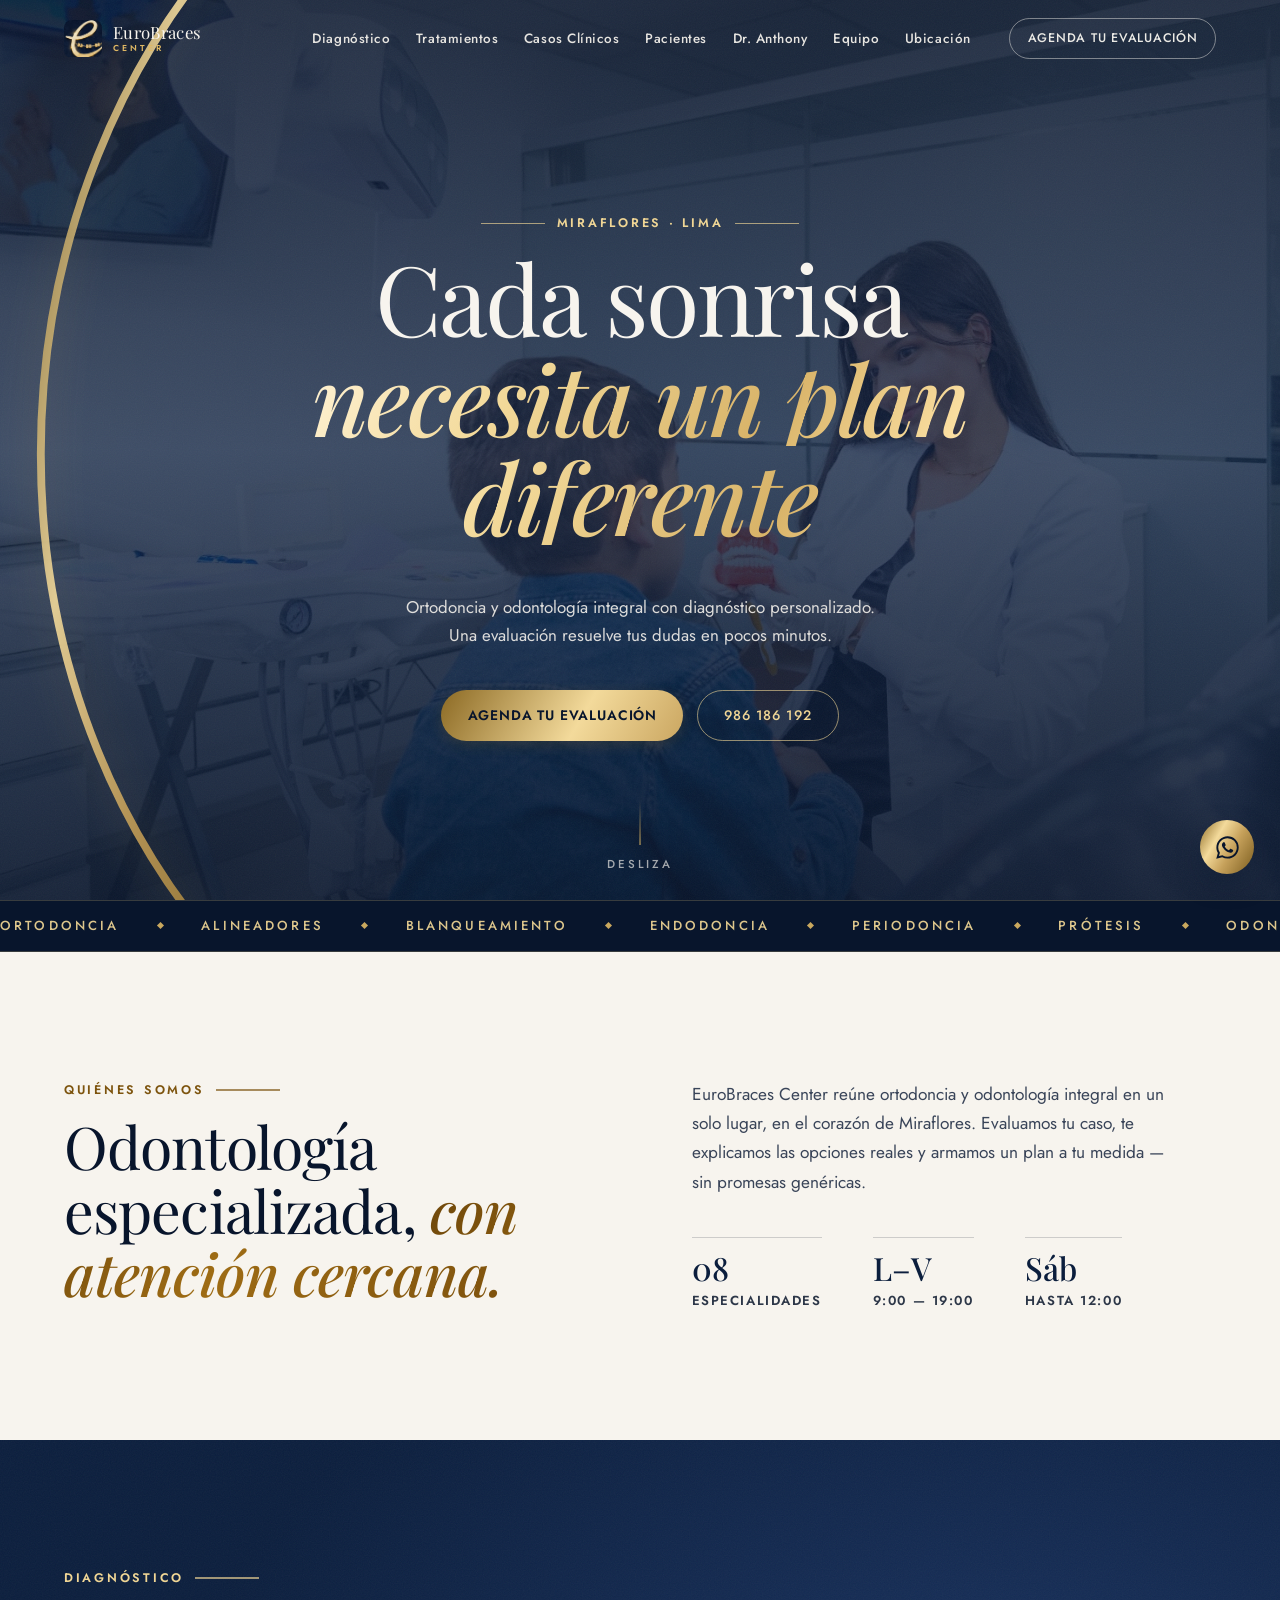
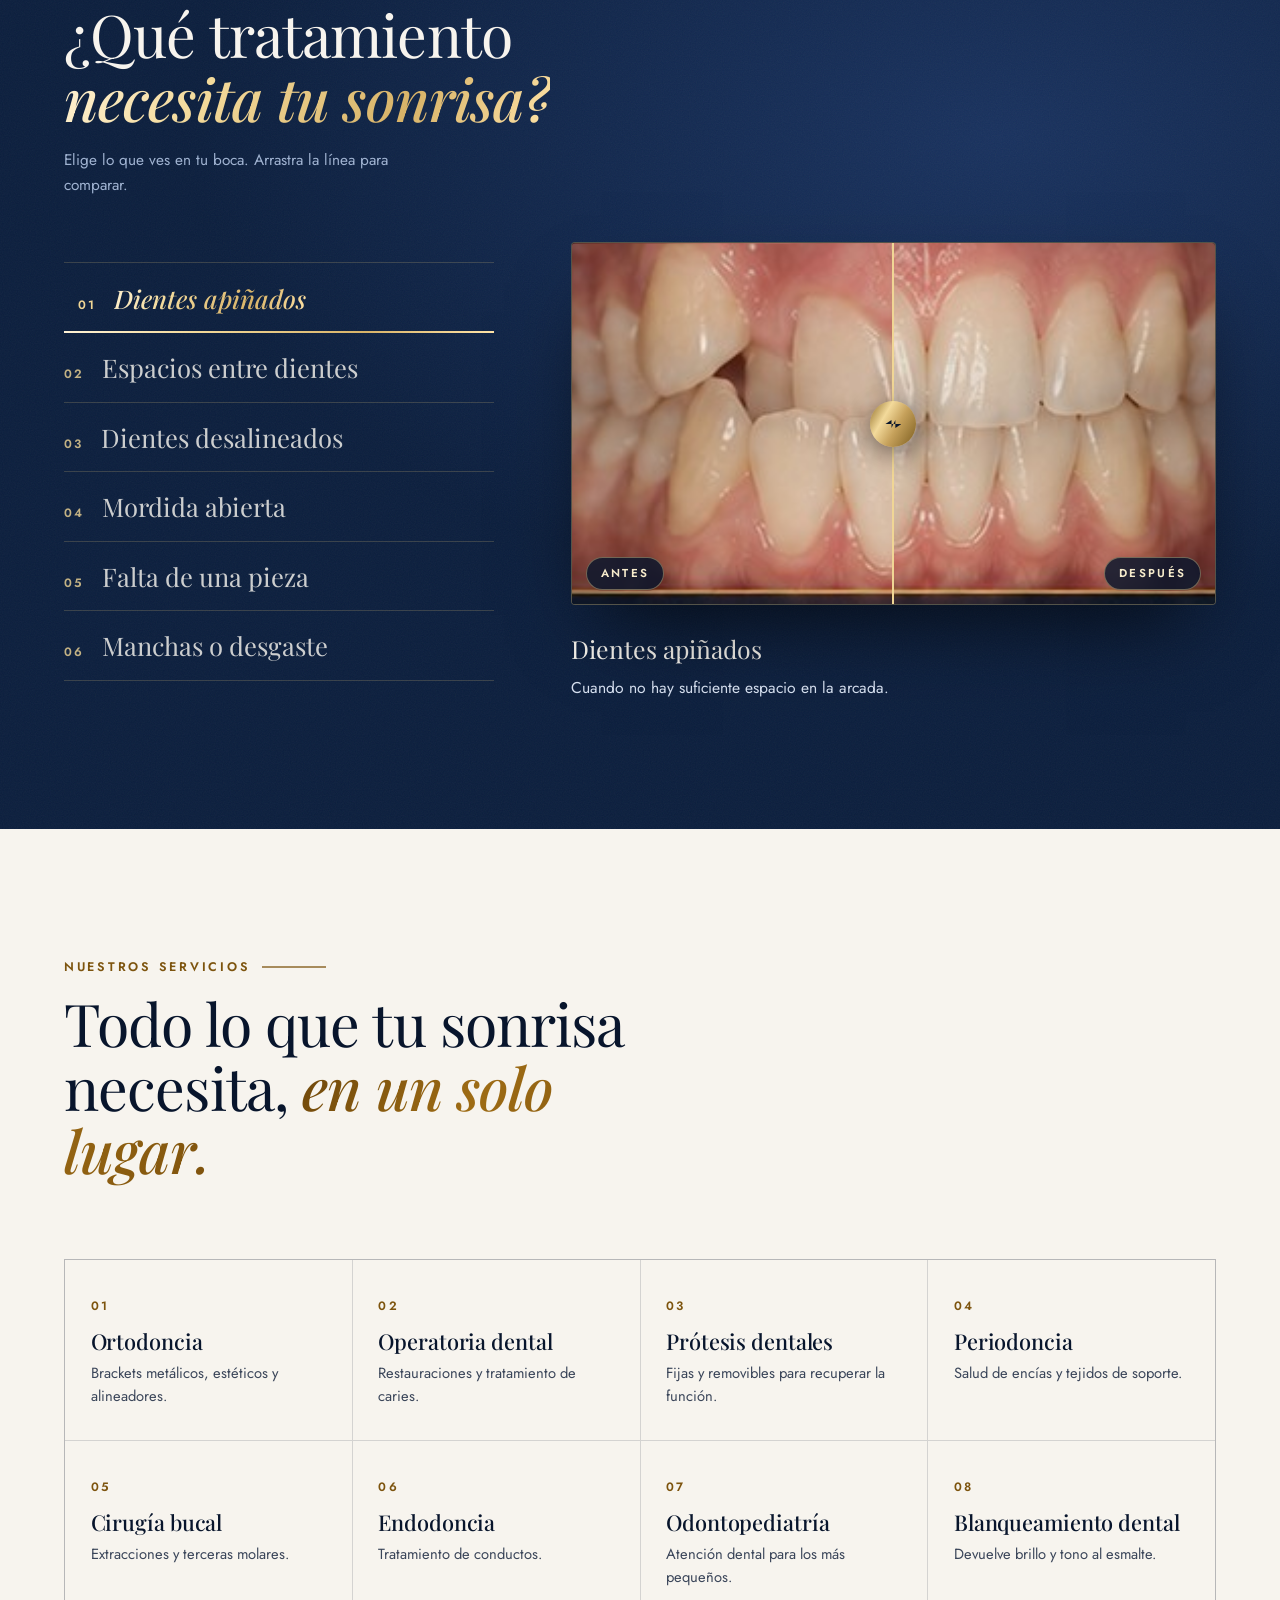
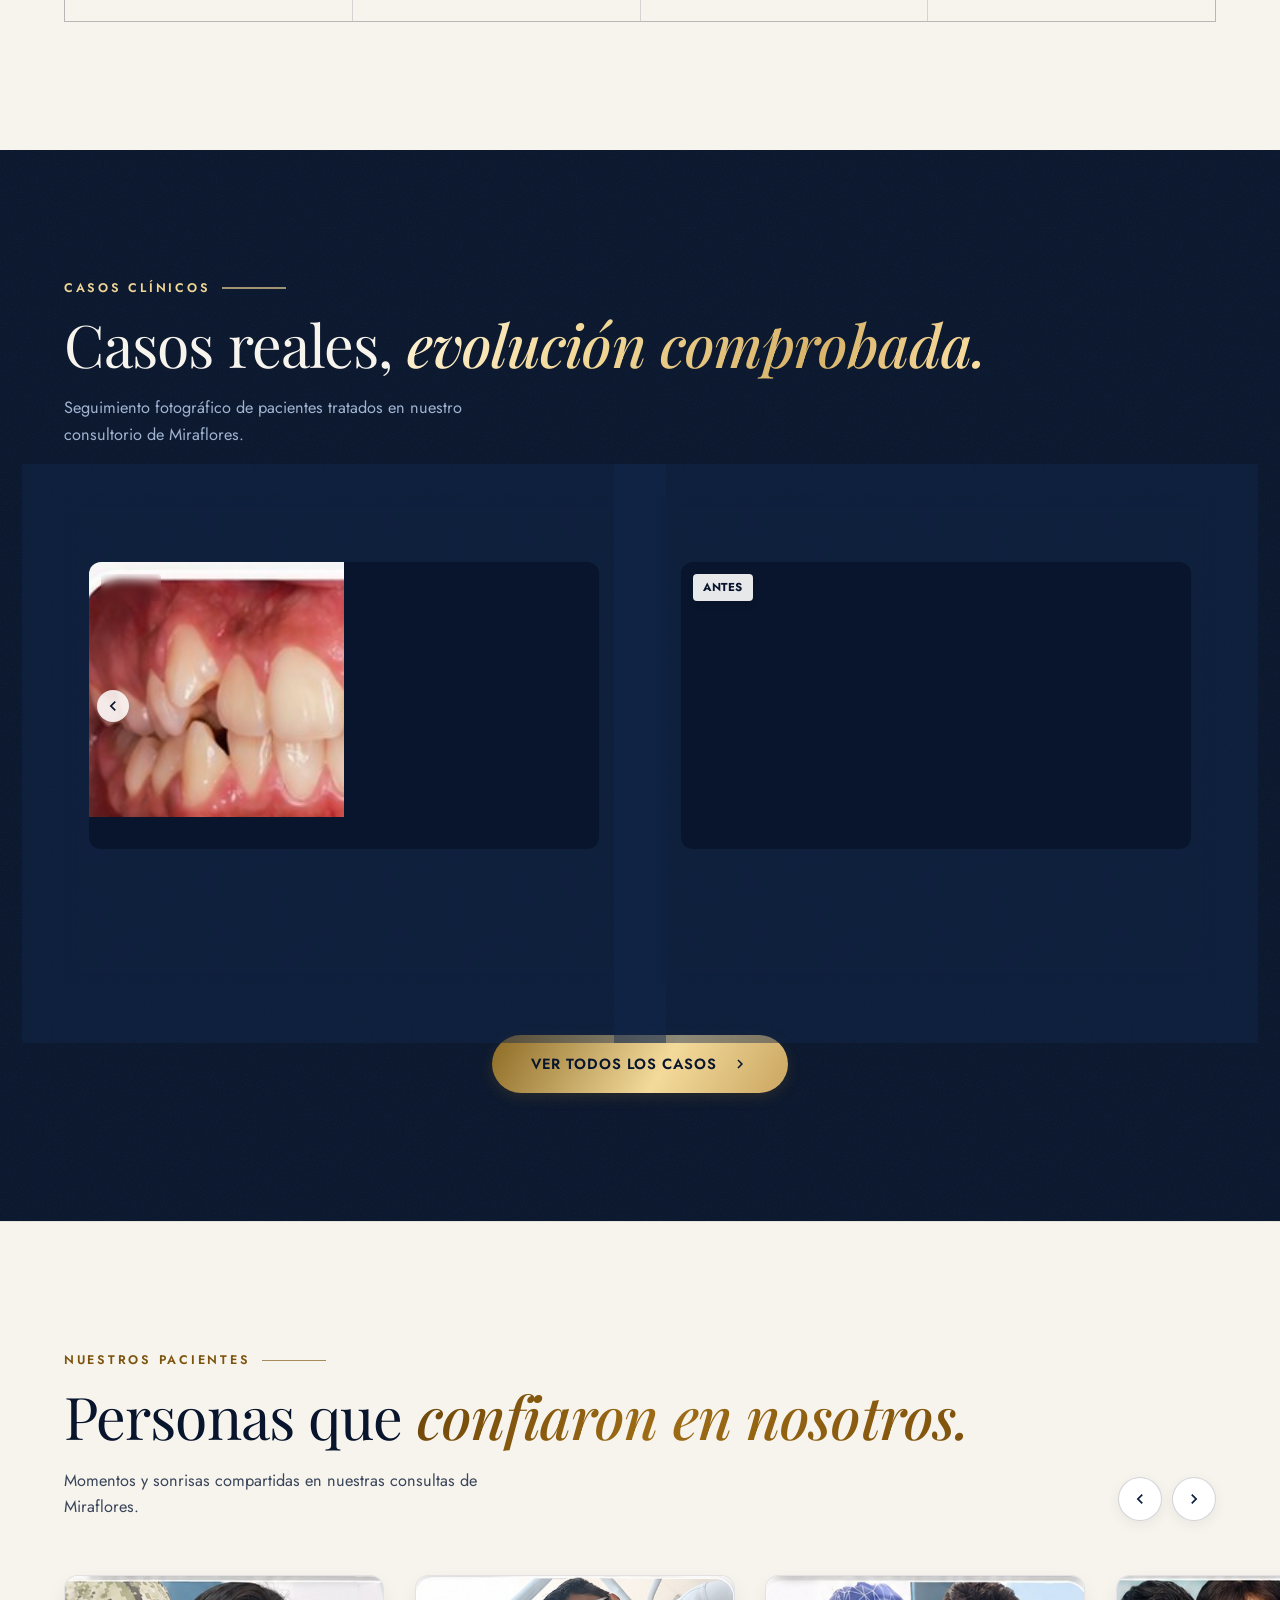
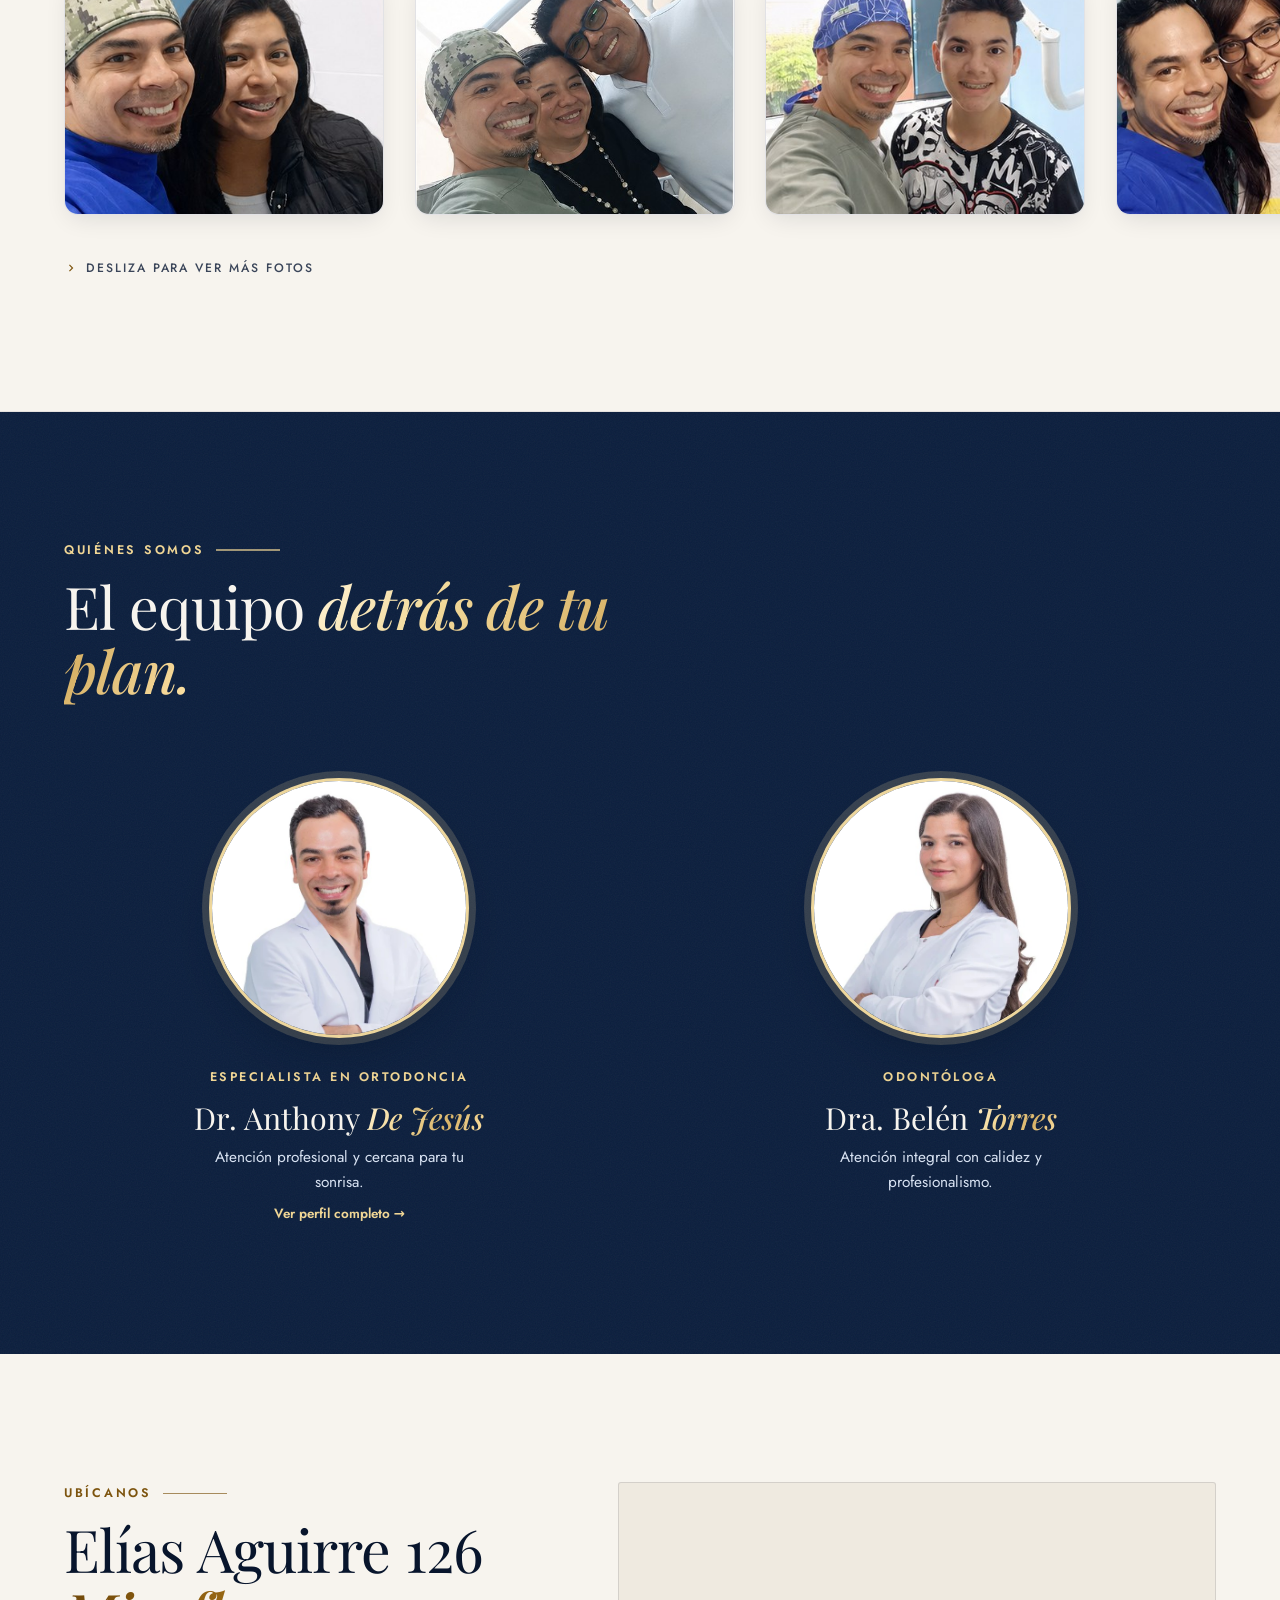
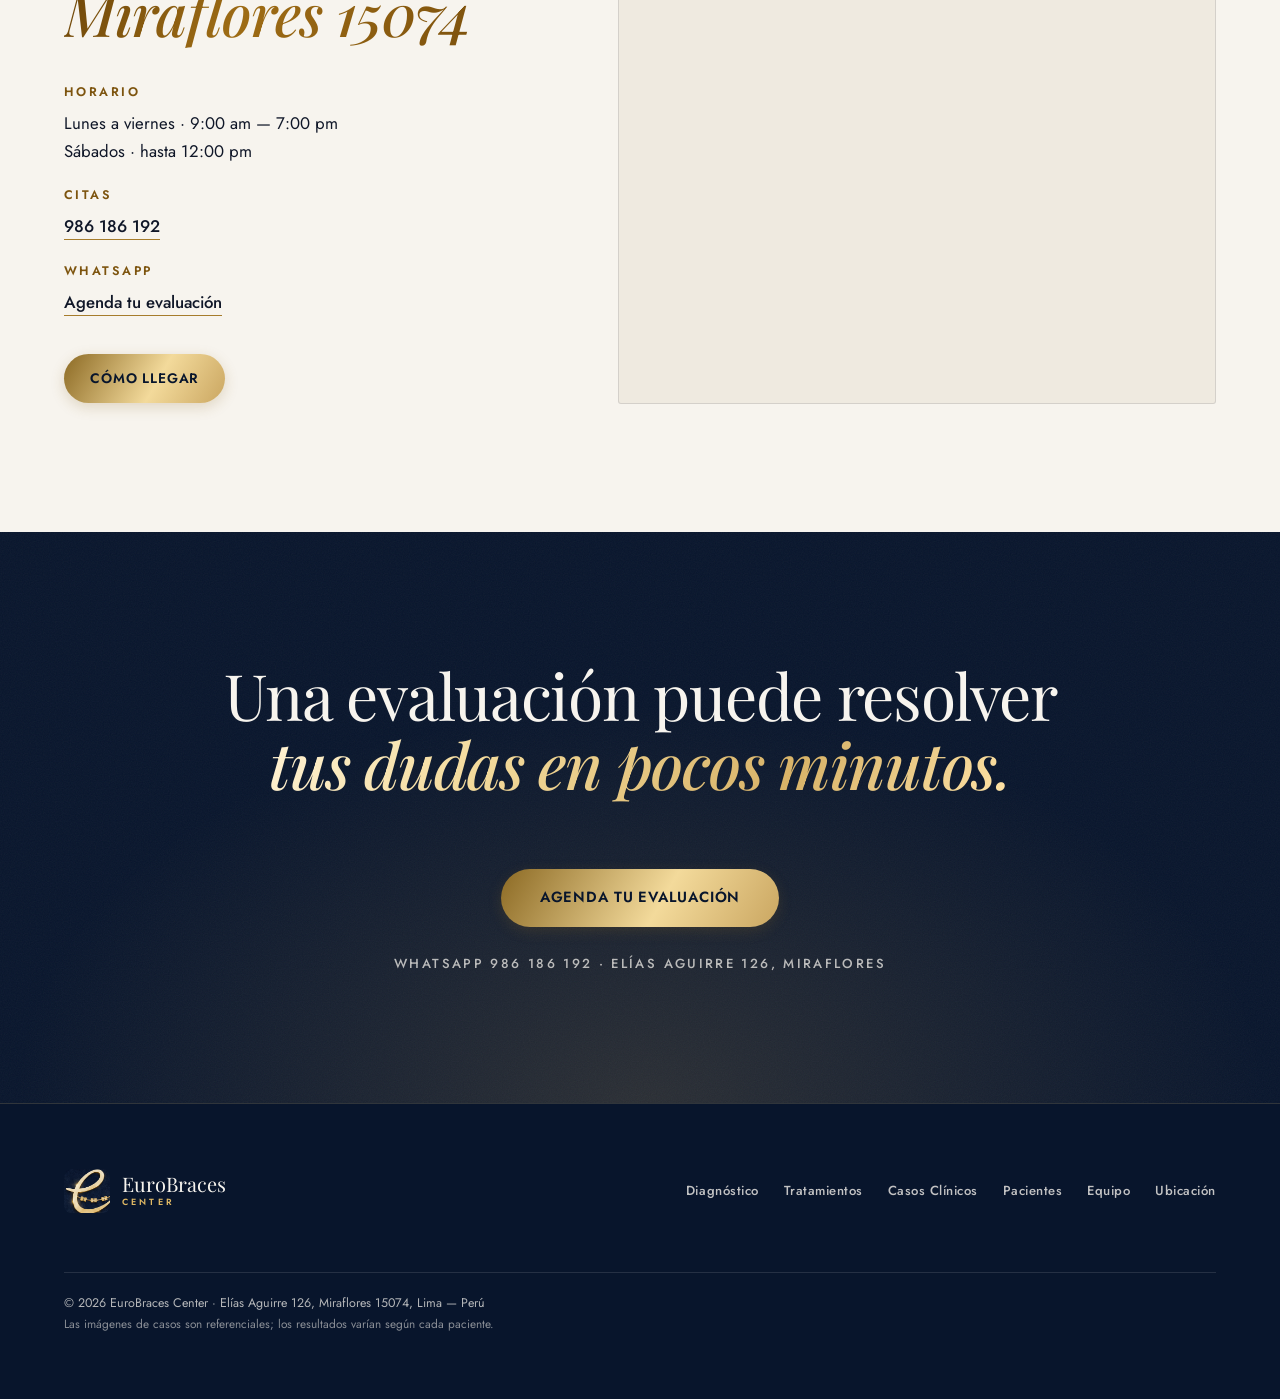
==== site/index.html @ 41b7ce2e "feat(casos): implementar carrusel con botones antes-durante-despues y actualizar panel admin" ====
<!DOCTYPE html>
<html lang="es-PE">
<head>
<meta charset="utf-8">
<meta name="viewport" content="width=device-width, initial-scale=1">
<title>EuroBraces Center — Ortodoncia y odontología en Miraflores, Lima</title>
<meta name="description" content="Centro odontológico en Miraflores, Lima. Ortodoncia, alineadores, blanqueamiento y odontología integral. Cada sonrisa necesita un plan diferente. Agenda tu evaluación: 986 186 192.">
<meta name="theme-color" content="#0B1E3D">
<link rel="icon" href="img/logo-navy.png">
<meta property="og:title" content="EuroBraces Center — Ortodoncia en Miraflores">
<meta property="og:description" content="Cada sonrisa necesita un plan diferente. Elías Aguirre 126, Miraflores, Lima.">
<meta property="og:image" content="img/lockup-navy.png">
<link rel="preconnect" href="https://fonts.googleapis.com">
<link rel="preconnect" href="https://fonts.gstatic.com" crossorigin>
<link href="https://fonts.googleapis.com/css2?family=Playfair+Display:ital,wght@0,400;0,500;0,600;1,400;1,500;1,600&family=Jost:ital,wght@0,300;0,400;0,500;0,600;1,400&display=swap" rel="stylesheet">
<link rel="stylesheet" href="css/style.css?v=5">
<script>document.documentElement.classList.add('js');</script>
</head>
<body>

<div class="scroll-rail"><span id="scrollBar"></span></div>

<!-- ══════════ NAV ══════════ -->
<header class="nav" id="nav">
  <a class="nav__brand" href="#top" aria-label="EuroBraces Center — inicio">
    <img src="img/logo-navy.png" alt="" class="nav__mark">
    <span class="nav__word">EuroBraces<em>Center</em></span>
  </a>
  <nav class="nav__links" id="navLinks">
    <a href="#diagnostico">Diagnóstico</a>
    <a href="#tratamientos">Tratamientos</a>
    <a href="#casos-clinicos">Casos Clínicos</a>
    <a href="#pacientes">Pacientes</a>
    <a href="dr-anthony-de-jesus.html">Dr. Anthony</a>
    <a href="#equipo">Equipo</a>
    <a href="#ubicacion">Ubicación</a>
  </nav>
  <a class="btn btn--ghost nav__cta" href="https://wa.me/51986186192?text=Hola%2C%20quiero%20una%20EVALUACI%C3%93N" target="_blank" rel="noopener">Agenda tu evaluación</a>
  <button class="nav__burger" id="burger" aria-label="Menú" aria-expanded="false"><i></i><i></i></button>
</header>

<!-- ══════════ HERO ══════════ -->
<section class="hero" id="top">
  <div class="grain" aria-hidden="true"></div>

  <svg class="hero__arc" viewBox="0 0 400 900" fill="none" aria-hidden="true" preserveAspectRatio="none">
    <defs>
      <linearGradient id="gold" x1="0" y1="0" x2="1" y2="1">
        <stop offset="0%"  stop-color="#7A5C1E"/>
        <stop offset="35%" stop-color="#F3DA9B"/>
        <stop offset="60%" stop-color="#C6A15B"/>
        <stop offset="100%" stop-color="#8C6A24"/>
      </linearGradient>
    </defs>
    <path id="arcPath" d="M330 -40 C 60 220, 60 690, 330 940" stroke="url(#gold)" stroke-width="7" stroke-linecap="round"/>
  </svg>

  <div class="hero__photo" aria-hidden="true"></div>

  <div class="hero__inner">
    <p class="eyebrow reveal">Miraflores · Lima</p>
    <h1 class="hero__title">
      <span class="line"><span>Cada sonrisa</span></span>
      <span class="line"><span class="i-gold">necesita un plan</span></span>
      <span class="line"><span class="i-gold">diferente</span></span>
    </h1>
    <p class="hero__sub reveal">Ortodoncia y odontología integral con diagnóstico personalizado.
      Una evaluación resuelve tus dudas en pocos minutos.</p>
    <div class="hero__cta reveal">
      <a class="btn btn--gold" href="https://wa.me/51986186192?text=Hola%2C%20quiero%20una%20EVALUACI%C3%93N" target="_blank" rel="noopener">Agenda tu evaluación</a>
      <a class="btn btn--line" href="tel:+51986186192">986 186 192</a>
    </div>
  </div>

  <div class="hero__scroll" aria-hidden="true"><span></span>Desliza</div>
</section>

<!-- ══════════ MARQUEE ══════════ -->
<div class="marquee" aria-hidden="true">
  <div class="marquee__track">
    <span>Ortodoncia</span><b></b><span>Alineadores</span><b></b><span>Blanqueamiento</span><b></b>
    <span>Endodoncia</span><b></b><span>Periodoncia</span><b></b><span>Prótesis</span><b></b>
    <span>Odontopediatría</span><b></b><span>Cirugía bucal</span><b></b>
    <span>Ortodoncia</span><b></b><span>Alineadores</span><b></b><span>Blanqueamiento</span><b></b>
    <span>Endodoncia</span><b></b><span>Periodoncia</span><b></b><span>Prótesis</span><b></b>
    <span>Odontopediatría</span><b></b><span>Cirugía bucal</span><b></b>
  </div>
</div>

<!-- ══════════ INTRO ══════════ -->
<section class="intro">
  <div class="wrap intro__grid">
    <div class="reveal">
      <p class="eyebrow">Quiénes somos</p>
      <h2 class="h2">Odontología especializada, <i>con atención cercana.</i></h2>
    </div>
    <div class="intro__body reveal">
      <p>EuroBraces Center reúne ortodoncia y odontología integral en un solo lugar,
        en el corazón de Miraflores. Evaluamos tu caso, te explicamos las opciones reales
        y armamos un plan a tu medida — sin promesas genéricas.</p>
      <dl class="facts">
        <div><dt>08</dt><dd>Especialidades</dd></div>
        <div><dt>L–V</dt><dd>9:00 — 19:00</dd></div>
        <div><dt>Sáb</dt><dd>hasta 12:00</dd></div>
      </dl>
    </div>
  </div>
</section>

<!-- ══════════ DIAGNÓSTICO ══════════ -->
<section class="diag" id="diagnostico">
  <div class="grain" aria-hidden="true"></div>
  <div class="wrap">
    <div class="diag__head">
      <p class="eyebrow reveal">Diagnóstico</p>
      <h2 class="h2 h2--light reveal">¿Qué tratamiento <i>necesita tu sonrisa?</i></h2>
      <p class="diag__hint reveal">Elige lo que ves en tu boca. Arrastra la línea para comparar.</p>
    </div>
  </div>

  <div class="wrap diag__grid">

    <ul class="diag__list" role="tablist" aria-label="Motivos de consulta">
        <li><button role="tab" aria-selected="true"  data-case="apinados"><i>01</i><span>Dientes apiñados</span></button></li>
        <li><button role="tab" aria-selected="false" data-case="espacios"><i>02</i><span>Espacios entre dientes</span></button></li>
        <li><button role="tab" aria-selected="false" data-case="desalineados"><i>03</i><span>Dientes desalineados</span></button></li>
        <li><button role="tab" aria-selected="false" data-case="mordida"><i>04</i><span>Mordida abierta</span></button></li>
        <li><button role="tab" aria-selected="false" data-case="pieza"><i>05</i><span>Falta de una pieza</span></button></li>
        <li><button role="tab" aria-selected="false" data-case="manchas"><i>06</i><span>Manchas o desgaste</span></button></li>
    </ul>

    <figure class="diag__stage reveal">
      <div class="compare" id="compare">
        <img class="compare__after"  id="cmpAfter"  src="img/ba-apinados-despues.jpg" alt="Después del tratamiento">
        <img class="compare__before" id="cmpBefore" src="img/ba-apinados-antes.jpg" alt="Antes del tratamiento">
        <span class="compare__tag compare__tag--a">Antes</span>
        <span class="compare__tag compare__tag--b">Después</span>
        <div class="compare__handle" id="cmpHandle" role="slider" tabindex="0"
             aria-label="Comparar antes y después" aria-valuemin="0" aria-valuemax="100" aria-valuenow="50">
          <em></em>
        </div>
      </div>
      <figcaption>
        <strong id="cmpTitle">Dientes apiñados</strong>
        <span id="cmpDesc">Cuando no hay suficiente espacio en la arcada.</span>
        <small id="cmpCredit" hidden></small>
      </figcaption>
    </figure>

  </div>
</section>

<!-- ══════════ TRATAMIENTOS ══════════ -->
<section class="serv" id="tratamientos">
  <div class="wrap">
    <header class="sec-head reveal">
      <p class="eyebrow">Nuestros servicios</p>
      <h2 class="h2">Todo lo que tu sonrisa necesita, <i>en un solo lugar.</i></h2>
    </header>

    <ol class="serv__grid">
      <li class="reveal"><i>01</i><h3>Ortodoncia</h3><p>Brackets metálicos, estéticos y alineadores.</p></li>
      <li class="reveal"><i>02</i><h3>Operatoria dental</h3><p>Restauraciones y tratamiento de caries.</p></li>
      <li class="reveal"><i>03</i><h3>Prótesis dentales</h3><p>Fijas y removibles para recuperar la función.</p></li>
      <li class="reveal"><i>04</i><h3>Periodoncia</h3><p>Salud de encías y tejidos de soporte.</p></li>
      <li class="reveal"><i>05</i><h3>Cirugía bucal</h3><p>Extracciones y terceras molares.</p></li>
      <li class="reveal"><i>06</i><h3>Endodoncia</h3><p>Tratamiento de conductos.</p></li>
      <li class="reveal"><i>07</i><h3>Odontopediatría</h3><p>Atención dental para los más pequeños.</p></li>
      <li class="reveal"><i>08</i><h3>Blanqueamiento dental</h3><p>Devuelve brillo y tono al esmalte.</p></li>
    </ol>
  </div>
</section>

<!-- ══════════ CASOS CLÍNICOS ══════════ -->
<section class="res" id="casos-clinicos">
  <div class="grain" aria-hidden="true"></div>
  <div class="wrap">
    <div class="res__header-row reveal" style="margin-bottom:clamp(28px,3.8vw,44px)">
      <div>
        <p class="eyebrow">Casos Clínicos</p>
        <h2 class="h2 h2--light">Casos reales, <i>evolución comprobada.</i></h2>
        <p class="sec-head__sub">Seguimiento fotográfico de pacientes tratados en nuestro consultorio de Miraflores.</p>
      </div>
    </div>

    <div class="cases-grid-2" id="homeCasesGrid">
      <!-- Caso 01 -->
      <article class="case-card reveal" onclick="window.location.href='casos-clinicos.html?caso=caso-01'" style="cursor:pointer" tabindex="0" role="link" aria-label="Ver caso clínico: Alineación de arcada y apiñamiento severo">
        <header class="case-card__head">
          <span class="case-card__num">Caso 01</span>
          <span class="case-card__type">Dr. Anthony De Jesús</span>
          <span class="case-card__status">4 min</span>
        </header>
        <div class="case-card__single-media" style="margin-bottom:16px;">
          <div class="case-carousel-wrap">
            <button class="carousel-btn carousel-btn--prev" onclick="this.parentElement.querySelector('.case-carousel').scrollBy({left: -300, behavior: 'smooth'}); event.stopPropagation();" aria-label="Anterior">
              <svg width="20" height="20" viewBox="0 0 24 24"><path fill="currentColor" d="M15.41 7.41L14 6l-6 6 6 6 1.41-1.41L10.83 12z"/></svg>
            </button>
            <div class="case-carousel" style="display:flex; flex-direction:row; flex-wrap:nowrap; aspect-ratio:16/9; background:var(--navy-900); border-radius:12px; overflow-x:auto; overflow-y:hidden; scroll-snap-type: x mandatory; width:100%;">
              <div class="case-carousel__item" style="flex: 0 0 100%; width: 100%; height: 100%; position: relative; scroll-snap-align: center;">
                <span class="case-carousel__tag">Antes</span>
                <img src="img/caso1-inicio.jpg" alt="Caso 1 al inicio del tratamiento" loading="lazy">
              </div>
              <div class="case-carousel__item" style="flex: 0 0 100%; width: 100%; height: 100%; position: relative; scroll-snap-align: center;">
                <span class="case-carousel__tag">Después</span>
                <img src="img/caso1-progreso.jpg" alt="Caso 1 en fase de alineación y progreso" loading="lazy">
              </div>
            </div>
            <button class="carousel-btn carousel-btn--next" onclick="this.parentElement.querySelector('.case-carousel').scrollBy({left: 300, behavior: 'smooth'}); event.stopPropagation();" aria-label="Siguiente">
              <svg width="20" height="20" viewBox="0 0 24 24"><path fill="currentColor" d="M10 6L8.59 7.41 13.17 12l-4.58 4.59L10 18l6-6z"/></svg>
            </button>
          </div>
        </div>
        <footer class="case-card__foot">
          <h4>Alineación de arcada y apiñamiento severo</h4>
          <p>Corrección gradual de inclinación dental y descompresión de arcada mediante aparatología de baja fricción.</p>
        </footer>
      </article>

      <!-- Caso 02 -->
      <article class="case-card reveal" onclick="window.location.href='casos-clinicos.html?caso=caso-02'" style="cursor:pointer" tabindex="0" role="link" aria-label="Ver caso clínico: Caninos ectópicos y espacio de arcada">
        <header class="case-card__head">
          <span class="case-card__num">Caso 02</span>
          <span class="case-card__type">Dr. Anthony De Jesús</span>
          <span class="case-card__status">3 min</span>
        </header>
        <div class="case-card__single-media" style="margin-bottom:16px;">
          <div class="case-carousel-wrap">
            <button class="carousel-btn carousel-btn--prev" onclick="this.parentElement.querySelector('.case-carousel').scrollBy({left: -300, behavior: 'smooth'}); event.stopPropagation();" aria-label="Anterior">
              <svg width="20" height="20" viewBox="0 0 24 24"><path fill="currentColor" d="M15.41 7.41L14 6l-6 6 6 6 1.41-1.41L10.83 12z"/></svg>
            </button>
            <div class="case-carousel" style="display:flex; flex-direction:row; flex-wrap:nowrap; aspect-ratio:16/9; background:var(--navy-900); border-radius:12px; overflow-x:auto; overflow-y:hidden; scroll-snap-type: x mandatory; width:100%;">
              <div class="case-carousel__item" style="flex: 0 0 100%; width: 100%; height: 100%; position: relative; scroll-snap-align: center;">
                <span class="case-carousel__tag">Antes</span>
                <img src="img/caso2-inicio.jpg" alt="Caso 2 al inicio del tratamiento" loading="lazy">
              </div>
              <div class="case-carousel__item" style="flex: 0 0 100%; width: 100%; height: 100%; position: relative; scroll-snap-align: center;">
                <span class="case-carousel__tag">Después</span>
                <img src="img/caso2-progreso.jpg" alt="Caso 2 en fase de alineación y progreso" loading="lazy">
              </div>
            </div>
            <button class="carousel-btn carousel-btn--next" onclick="this.parentElement.querySelector('.case-carousel').scrollBy({left: 300, behavior: 'smooth'}); event.stopPropagation();" aria-label="Siguiente">
              <svg width="20" height="20" viewBox="0 0 24 24"><path fill="currentColor" d="M10 6L8.59 7.41 13.17 12l-4.58 4.59L10 18l6-6z"/></svg>
            </button>
          </div>
        </div>
        <footer class="case-card__foot">
          <h4>Caninos ectópicos y espacio de arcada</h4>
          <p>Apertura de espacio guiada y reubicación anatómica de caninos superiores hacia una línea de sonrisa armónica.</p>
        </footer>
      </article>
    </div>

    <div class="cases-cta-wrap reveal">
      <a class="btn btn--gold btn--lg" href="casos-clinicos.html">
        <span>Ver todos los casos</span>
        <svg viewBox="0 0 24 24" width="18" height="18" aria-hidden="true" style="vertical-align:-3px;margin-left:6px"><path fill="currentColor" d="M8.59 16.59L13.17 12 8.59 7.41 10 6l6 6-6 6-1.41-1.41z"/></svg>
      </a>
    </div>
  </div>
</section>

<!-- ══════════ PERSONAS QUE CONFIARON EN NOSOTROS ══════════ -->
<section class="pacs" id="pacientes">
  <div class="wrap">
    <div class="pacs__header-row reveal">
      <div>
        <p class="eyebrow">Nuestros pacientes</p>
        <h2 class="h2">Personas que <i>confiaron en nosotros.</i></h2>
        <p class="sec-head__sub">Momentos y sonrisas compartidas en nuestras consultas de Miraflores.</p>
      </div>
      <div class="pacs__controls" aria-label="Navegación de fotos de pacientes">
        <button class="pacs__nav-btn pacs__nav-btn--prev" data-target="rail-pacientes" aria-label="Ver foto anterior">
          <svg viewBox="0 0 24 24" aria-hidden="true"><path fill="currentColor" d="M15.41 7.41L14 6l-6 6 6 6 1.41-1.41L10.83 12z"/></svg>
        </button>
        <button class="pacs__nav-btn pacs__nav-btn--next" data-target="rail-pacientes" aria-label="Ver foto siguiente">
          <svg viewBox="0 0 24 24" aria-hidden="true"><path fill="currentColor" d="M10 6L8.59 7.41 13.17 12l-4.58 4.59L10 18l6-6z"/></svg>
        </button>
      </div>
    </div>
  </div>

  <div class="rail-container">
    <div class="rail rail--patients" id="rail-pacientes" tabindex="0" role="region" aria-label="Galería fotográfica de pacientes">
      <figure class="pac-card reveal">
        <img src="img/pac-3.jpg" alt="Paciente atendido en EuroBraces Center" loading="lazy">
      </figure>
      <figure class="pac-card reveal">
        <img src="img/pac-1.jpg" alt="Pacientes de EuroBraces Center" loading="lazy">
      </figure>
      <figure class="pac-card reveal">
        <img src="img/pac-4.jpg" alt="Paciente de EuroBraces Center" loading="lazy">
      </figure>
      <figure class="pac-card reveal">
        <img src="img/pac-5.jpg" alt="Paciente en consulta EuroBraces" loading="lazy">
      </figure>
      <figure class="pac-card reveal">
        <img src="img/pac-2.jpg" alt="Paciente de EuroBraces Center" loading="lazy">
      </figure>
    </div>
  </div>

  <div class="wrap pacs__footer-hint">
    <span class="pacs__scroll-indicator"><svg viewBox="0 0 24 24" width="14" height="14" aria-hidden="true"><path fill="currentColor" d="M8.59 16.59L13.17 12 8.59 7.41 10 6l6 6-6 6-1.41-1.41z"/></svg> Desliza para ver más fotos</span>
  </div>
</section>

<!-- ══════════ EQUIPO ══════════ -->
<section class="team" id="equipo">
  <div class="grain" aria-hidden="true"></div>
  <div class="wrap">
    <header class="sec-head reveal">
      <p class="eyebrow">Quiénes somos</p>
      <h2 class="h2 h2--light">El equipo <i>detrás de tu plan.</i></h2>
    </header>
    <div class="team__grid">
      <a href="dr-anthony-de-jesus.html" class="member reveal member--link" style="text-decoration:none;cursor:pointer" aria-label="Ver perfil completo del Dr. Anthony De Jesús">
        <img src="img/dr-anthony.jpg?v=3" alt="Dr. Anthony De Jesús, especialista en ortodoncia">
        <figcaption><span class="member__role">Especialista en Ortodoncia</span>
          <h3>Dr. Anthony <i>De Jesús</i></h3>
          <p>Atención profesional y cercana para tu sonrisa.</p>
          <span style="display:inline-block;margin-top:8px;font-size:0.84rem;font-weight:600;color:var(--gold-300)">Ver perfil completo &rarr;</span>
        </figcaption>
      </a>
      <figure class="member reveal">
        <img src="img/dra-belen.jpg?v=3" alt="Dra. Belén Torres, odontóloga">
        <figcaption><span class="member__role">Odontóloga</span>
          <h3>Dra. Belén <i>Torres</i></h3>
          <p>Atención integral con calidez y profesionalismo.</p></figcaption>
      </figure>
    </div>
  </div>
</section>

<!-- ══════════ UBICACIÓN ══════════ -->
<section class="loc" id="ubicacion">
  <div class="wrap loc__grid">
    <div class="loc__info reveal">
      <p class="eyebrow">Ubícanos</p>
      <h2 class="h2">Elías Aguirre 126<br><i>Miraflores 15074</i></h2>
      <dl class="loc__data">
        <dt>Horario</dt><dd>Lunes a viernes · 9:00 am — 7:00 pm<br>Sábados · hasta 12:00 pm</dd>
        <dt>Citas</dt><dd><a href="tel:+51986186192">986 186 192</a></dd>
        <dt>WhatsApp</dt><dd><a href="https://wa.me/51986186192?text=Hola%2C%20quiero%20una%20EVALUACI%C3%93N" target="_blank" rel="noopener">Agenda tu evaluación</a></dd>
      </dl>
      <a class="btn btn--gold" href="https://www.google.com/maps/search/?api=1&query=El%C3%ADas+Aguirre+126,+Miraflores+15074,+Lima" target="_blank" rel="noopener">Cómo llegar</a>
    </div>
    <div class="loc__map reveal">
      <iframe title="Mapa: Elías Aguirre 126, Miraflores, Lima" loading="lazy" allowfullscreen
        referrerpolicy="no-referrer-when-downgrade"
        src="https://www.google.com/maps?q=El%C3%ADas%20Aguirre%20126,%20Miraflores%2015074,%20Lima,%20Per%C3%BA&output=embed"></iframe>
    </div>
  </div>
</section>

<!-- ══════════ CTA ══════════ -->
<section class="cta">
  <div class="grain" aria-hidden="true"></div>
  <div class="wrap cta__inner reveal">
    <h2>Una evaluación puede resolver<br><i>tus dudas en pocos minutos.</i></h2>
    <a class="btn btn--gold btn--lg" href="https://wa.me/51986186192?text=Hola%2C%20quiero%20una%20EVALUACI%C3%93N" target="_blank" rel="noopener">Agenda tu evaluación</a>
    <p>WhatsApp 986 186 192 · Elías Aguirre 126, Miraflores</p>
  </div>
</section>

<!-- ══════════ FOOTER ══════════ -->
<footer class="foot">
  <div class="wrap foot__grid">
    <a class="foot__logo" href="#top" aria-label="EuroBraces Center — inicio">
      <img src="img/logo-navy.png" alt="">
      <span>EuroBraces<em>Center</em></span>
    </a>
    <nav class="foot__nav">
      <a href="#diagnostico">Diagnóstico</a><a href="#tratamientos">Tratamientos</a>
      <a href="casos-clinicos.html">Casos Clínicos</a><a href="#pacientes">Pacientes</a>
      <a href="#equipo">Equipo</a><a href="#ubicacion">Ubicación</a>
    </nav>
    <p class="foot__legal">
      © <span id="year"></span> EuroBraces Center · Elías Aguirre 126, Miraflores 15074, Lima — Perú<br>
      <small>Las imágenes de casos son referenciales; los resultados varían según cada paciente.</small>
    </p>
  </div>
</footer>

<a class="wa" href="https://wa.me/51986186192?text=Hola%2C%20quiero%20una%20EVALUACI%C3%93N" target="_blank" rel="noopener" aria-label="Escríbenos por WhatsApp">
  <svg viewBox="0 0 24 24" aria-hidden="true"><path fill="currentColor" d="M12.04 2C6.58 2 2.13 6.45 2.13 11.91c0 1.75.46 3.45 1.32 4.95L2 22l5.25-1.38a9.9 9.9 0 0 0 4.79 1.22h.01c5.46 0 9.91-4.45 9.91-9.91 0-2.65-1.03-5.14-2.9-7.01A9.82 9.82 0 0 0 12.04 2Zm0 18.15h-.01a8.2 8.2 0 0 1-4.19-1.15l-.3-.18-3.12.82.83-3.04-.2-.31a8.2 8.2 0 0 1-1.26-4.38c0-4.54 3.7-8.23 8.25-8.23a8.2 8.2 0 0 1 8.24 8.24c0 4.54-3.7 8.23-8.24 8.23Zm4.52-6.16c-.25-.12-1.47-.72-1.69-.81-.23-.08-.39-.12-.56.13-.16.24-.64.8-.78.97-.15.16-.29.19-.53.06-.25-.12-1.05-.39-1.99-1.23-.74-.66-1.23-1.47-1.38-1.71-.14-.25-.01-.38.11-.5.11-.11.25-.29.37-.43.12-.15.16-.25.25-.41.08-.17.04-.31-.02-.43-.06-.12-.56-1.34-.76-1.84-.2-.48-.4-.42-.56-.43h-.47c-.16 0-.43.06-.65.31-.23.24-.86.84-.86 2.05s.88 2.38 1 2.54c.13.16 1.74 2.65 4.2 3.72.59.25 1.05.4 1.4.52.59.18 1.13.16 1.55.1.47-.07 1.47-.6 1.67-1.18.21-.58.21-1.07.15-1.18-.06-.11-.22-.17-.47-.29Z"/></svg>
</a>

<script src="js/blog-store.js"></script>
<script src="js/main.js"></script>
</body>
</html>
---- site/css/style.css ----
/* ═══════════════════════════════════════════════
   EUROBRACES CENTER — sistema visual
   Navy · Oro · Hueso. Serif editorial + geométrica.
   ═══════════════════════════════════════════════ */

:root{
  --navy-900:#08152C;
  --navy-800:#0B1E3D;
  --navy-700:#12294F;
  --navy-600:#1B3564;

  --gold-100:#F7ECCC;
  --gold-300:#F0D695;
  --gold-400:#DFB864;
  --gold-500:#C6A15B;
  --gold-600:#A67C2C;
  --gold-700:#7D540E;
  --gold-800:#5E3C06;

  --bone:#F7F4EE;
  --bone-2:#EFEAE0;
  --ink:#101728;
  --ink-75:#2D3748;
  --ink-60:#3A4559;
  --ink-light:#D8E2F2;
  --ink-sub:#A0B3D1;

  /* Gradiente luminoso de alto contraste para fondos oscuros */
  --grad-gold-light:linear-gradient(120deg,#FFF3D6 0%,#F3DA9B 30%,#D8B368 70%,#FFE4A8 100%);
  /* Gradiente bronce/oro rico de alto contraste para fondos claros */
  --grad-gold-dark:linear-gradient(120deg,#6C4509 0%,#9E6C15 45%,#7E520D 100%);
  --grad-gold:linear-gradient(120deg,#8C6A24 0%,#F3DA9B 32%,#C6A15B 58%,#7A5C1E 100%);

  --ff-display:"Playfair Display",Georgia,"Times New Roman",serif;
  --ff-sans:"Jost",system-ui,-apple-system,"Segoe UI",sans-serif;

  --pad:clamp(20px,5vw,80px);
  --sec:clamp(72px,10vw,150px);
  --ease:cubic-bezier(.22,1,.36,1);
}

*,*::before,*::after{box-sizing:border-box}
html{scroll-behavior:smooth;-webkit-text-size-adjust:100%}
body{
  margin:0;background:var(--bone);color:var(--ink);
  font-family:var(--ff-sans);font-weight:400;font-size:clamp(15.5px,1.05vw,17.5px);
  line-height:1.65;overflow-x:hidden;
}
img{max-width:100%;display:block}
a{color:inherit;text-decoration:none}
button{font:inherit;color:inherit;background:none;border:0;cursor:pointer}
::selection{background:var(--gold-500);color:var(--navy-900)}

.wrap{width:min(1280px,100% - var(--pad)*2);margin-inline:auto}

/* ── tipografía base ── */
.eyebrow{
  font-size:.78rem;letter-spacing:.22em;text-transform:uppercase;
  font-weight:600;color:var(--gold-700);margin:0 0 1.1em;
  display:flex;align-items:center;gap:.9em;
}
.eyebrow::after{content:"";height:1.5px;flex:0 0 clamp(28px,5vw,64px);background:currentColor;opacity:.65}
.h2{
  font-family:var(--ff-display);font-weight:400;
  font-size:clamp(2rem,4.6vw,3.9rem);line-height:1.08;
  letter-spacing:-.015em;margin:0;color:var(--navy-900);
}
.h2 i{font-style:italic;font-weight:500;background:var(--grad-gold-dark);-webkit-background-clip:text;background-clip:text;color:transparent}
.h2--light{color:var(--bone)}
.h2--light i{background:var(--grad-gold-light);-webkit-background-clip:text;background-clip:text;color:transparent}
.sec-head{max-width:min(100%,860px);margin-bottom:clamp(44px,6vw,88px)}
.sec-head .h2{max-width:17ch}
.sec-head__sub{color:var(--ink-60);font-size:1.02rem;max-width:min(100%,480px);margin:1.2em 0 0;font-weight:400}
.res .sec-head__sub{color:var(--ink-sub)}

/* ── botones ── */
.btn{
  display:inline-flex;align-items:center;justify-content:center;gap:.6em;
  padding:.95em 1.9em;border-radius:100px;font-size:.86rem;font-weight:600;
  letter-spacing:.06em;text-transform:uppercase;white-space:nowrap;
  transition:transform .45s var(--ease),background .35s,color .35s,border-color .35s,box-shadow .35s;
}
.btn:hover{transform:translateY(-2px)}
.btn--gold{background:var(--grad-gold);color:var(--navy-900);background-size:180% 180%;background-position:0 0;box-shadow:0 4px 14px rgba(140,106,36,.22)}
.btn--gold:hover{background-position:100% 100%;box-shadow:0 6px 18px rgba(140,106,36,.35)}
.btn--line{border:1.5px solid rgba(240,214,149,.6);color:var(--gold-300);font-weight:500}
.btn--line:hover{border-color:var(--gold-300);background:rgba(240,214,149,.12)}
.btn--ghost{border:1.5px solid rgba(16,23,40,.24);font-size:.78rem;padding:.75em 1.4em;color:var(--ink);font-weight:500}
.btn--ghost:hover{background:var(--navy-800);border-color:var(--navy-800);color:var(--bone)}
.btn--lg{padding:1.15em 2.6em;font-size:.92rem}

/* ── grano / textura ── */
.grain{
  position:absolute;inset:0;pointer-events:none;opacity:.055;z-index:1;
  background-image:url("data:image/svg+xml,%3Csvg xmlns='http://www.w3.org/2000/svg' width='180' height='180'%3E%3Cfilter id='n'%3E%3CfeTurbulence type='fractalNoise' baseFrequency='.85' numOctaves='3'/%3E%3C/filter%3E%3Crect width='100%25' height='100%25' filter='url(%23n)'/%3E%3C/svg%3E");
}

/* ── barra de progreso ── */
.scroll-rail{position:fixed;top:0;left:0;right:0;height:2.5px;z-index:120;pointer-events:none}
.scroll-rail span{display:block;height:100%;width:0;background:var(--grad-gold-light)}

/* ═══════════ NAV ═══════════ */
.nav{
  position:fixed;top:0;left:0;right:0;z-index:100;
  display:flex;align-items:center;gap:clamp(16px,3vw,48px);
  padding:18px var(--pad);
  transition:background .5s var(--ease),padding .5s var(--ease),box-shadow .5s;
}
.nav.is-stuck{
  background:rgba(247,244,238,.92);backdrop-filter:blur(14px) saturate(1.3);
  padding-block:11px;box-shadow:0 1px 0 rgba(16,23,40,.08);
}
.nav__brand{display:flex;align-items:center;gap:.7em;margin-right:auto}
.nav__mark{width:38px;height:38px;object-fit:contain;border-radius:8px}
.nav__word{
  font-family:var(--ff-display);font-size:1.05rem;letter-spacing:.02em;line-height:1;
  color:var(--bone);transition:color .5s;
}
.nav__word em{
  display:block;font-family:var(--ff-sans);font-style:normal;font-size:.54rem;
  letter-spacing:.36em;text-transform:uppercase;color:var(--gold-400);margin-top:.35em;font-weight:600;
}
.nav__links{display:flex;gap:clamp(14px,2vw,34px)}
.nav__links a{
  font-size:.84rem;letter-spacing:.04em;color:rgba(247,244,238,.92);
  position:relative;padding-block:4px;font-weight:500;transition:color .4s;
}
.nav__links a::after{
  content:"";position:absolute;left:0;bottom:0;height:1.5px;width:100%;
  background:var(--gold-400);transform:scaleX(0);transform-origin:right;
  transition:transform .5s var(--ease);
}
.nav__links a:hover::after{transform:scaleX(1);transform-origin:left}
.nav__cta{color:rgba(247,244,238,.95);border-color:rgba(247,244,238,.45)}
.nav.is-stuck .nav__word{color:var(--navy-800)}
.nav.is-stuck .nav__word em{color:var(--gold-700)}
.nav.is-stuck .nav__links a{color:var(--ink)}
.nav.is-stuck .nav__cta{color:var(--ink);border-color:rgba(16,23,40,.3)}
.nav__burger{display:none;width:34px;height:34px;flex-direction:column;justify-content:center;gap:6px}
.nav__burger i{display:block;height:1.5px;background:currentColor;color:var(--bone);transition:.4s var(--ease)}
.nav.is-stuck .nav__burger i{color:var(--ink)}

/* ═══════════ HERO ═══════════ */
.hero{
  position:relative;min-height:100svh;display:grid;place-items:center;
  background:#08152C; /* respaldo visible mientras carga la foto */
  overflow:hidden;isolation:isolate;text-align:center;
  padding:clamp(120px,16vh,180px) var(--pad) clamp(60px,10vh,90px);
}
/* foto real del consultorio + velo navy de marca para que el texto siga legible.
   Ajusta las opacidades del gradiente si se quiere ver más o menos foto. */
.hero__photo{
  position:absolute;inset:0;z-index:0;
  background:
    linear-gradient(180deg, rgba(8,21,44,.88) 0%, rgba(11,30,61,.78) 50%, rgba(8,21,44,.92) 100%),
    url("../img/hero-portada.webp") center 25% / cover no-repeat;
}
.hero__arc{
  position:absolute;left:clamp(-160px,-8vw,-40px);top:-6%;height:112%;width:auto;
  z-index:2;opacity:.9;filter:drop-shadow(0 0 22px rgba(227,199,126,.28));
}
.hero__arc path{stroke-dasharray:1600;stroke-dashoffset:1600;animation:draw 2.4s var(--ease) .25s forwards}
@keyframes draw{to{stroke-dashoffset:0}}

.hero__inner{position:relative;z-index:4;max-width:min(900px,100%)}
.hero .eyebrow{justify-content:center;color:var(--gold-300)}
.hero .eyebrow::before{content:"";height:1.5px;flex:0 0 clamp(28px,5vw,64px);background:currentColor;opacity:.65}
.hero__title{
  font-family:var(--ff-display);font-weight:400;color:var(--bone);
  font-size:clamp(2.6rem,7.6vw,6.4rem);line-height:1.02;letter-spacing:-.025em;
  margin:0 0 .5em;
}
.hero__title .line{display:block;overflow:hidden}
.hero__title .line>span{display:block;transform:translateY(110%);animation:rise 1.15s var(--ease) forwards}
.hero__title .line:nth-child(1)>span{animation-delay:.25s}
.hero__title .line:nth-child(2)>span{animation-delay:.38s}
.hero__title .line:nth-child(3)>span{animation-delay:.51s}
@keyframes rise{to{transform:none}}
.i-gold{background:var(--grad-gold-light);-webkit-background-clip:text;background-clip:text;color:transparent;font-style:italic;font-weight:500}
.hero__sub{color:rgba(247,244,238,.88);max-width:48ch;margin:0 auto 2.4em;font-size:1.06rem;font-weight:400}
.hero__cta{display:flex;gap:14px;justify-content:center;flex-wrap:wrap}
.hero__scroll{
  position:absolute;bottom:26px;left:50%;transform:translateX(-50%);z-index:4;
  font-size:.72rem;letter-spacing:.26em;text-transform:uppercase;color:rgba(247,244,238,.65);
  display:flex;flex-direction:column;align-items:center;gap:10px;font-weight:500;
}
.hero__scroll span{width:1px;height:44px;background:linear-gradient(to bottom,transparent,var(--gold-400))}

/* ═══════════ MARQUEE ═══════════ */
.marquee{
  background:var(--navy-900);color:var(--gold-300);overflow:hidden;
  border-block:1px solid rgba(227,199,126,.22);padding:14px 0;
}
.marquee__track{display:flex;align-items:center;gap:2.4rem;width:max-content;animation:slide 46s linear infinite}
.marquee span{font-size:.82rem;font-weight:500;letter-spacing:.24em;text-transform:uppercase;white-space:nowrap;opacity:.92}
.marquee b{width:5px;height:5px;background:var(--gold-400);transform:rotate(45deg);flex:none;opacity:.9}
@keyframes slide{to{transform:translateX(-50%)}}

/* ═══════════ INTRO ═══════════ */
.intro{padding:var(--sec) 0}
.intro__grid{display:grid;grid-template-columns:1.05fr 1fr;gap:clamp(32px,6vw,90px);align-items:start}
.intro__body p{margin:0;font-size:1.08rem;color:var(--ink-60);max-width:48ch;line-height:1.7}
.facts{display:flex;flex-wrap:wrap;gap:clamp(24px,4vw,54px);margin:2.6em 0 0}
.facts div{border-top:1.5px solid rgba(16,23,40,.18);padding-top:.9em}
.facts dt{font-family:var(--ff-display);font-size:2rem;font-weight:500;line-height:1;color:var(--navy-800)}
.facts dd{margin:.45em 0 0;font-size:.82rem;font-weight:600;letter-spacing:.12em;text-transform:uppercase;color:var(--ink-75)}

/* ═══════════ DIAGNÓSTICO ═══════════ */
.diag{position:relative;background:var(--navy-800);color:var(--bone);padding:var(--sec) 0;isolation:isolate;overflow:hidden}
.diag::before{
  content:"";position:absolute;inset:0;z-index:0;
  background:radial-gradient(90% 70% at 78% 30%,rgba(27,53,100,.85),transparent 70%);
}
.diag .wrap{position:relative;z-index:2}
.diag__head{max-width:640px;margin-bottom:clamp(28px,4vw,44px)}
.diag__grid{
  display:grid;grid-template-columns:.8fr 1.2fr;
  gap:clamp(24px,4vw,52px) clamp(36px,6vw,90px);align-items:center;
}
.diag .eyebrow{color:var(--gold-300)}
.diag__hint{color:var(--ink-sub);font-size:.96rem;font-weight:400;margin:1.2em 0 0;max-width:36ch}
.diag__list{list-style:none;margin:0;padding:0;border-top:1px solid rgba(227,199,126,.2)}
.diag__list button{
  width:100%;display:flex;align-items:baseline;gap:1.2em;text-align:left;
  padding:.85em 0;border-bottom:1px solid rgba(227,199,126,.2);
  position:relative;transition:padding-left .5s var(--ease);
}
.diag__list button::before{
  content:"";position:absolute;left:0;bottom:-1px;height:2px;width:100%;
  background:var(--grad-gold-light);transform:scaleX(0);transform-origin:left;
  transition:transform .6s var(--ease);
}
.diag__list i{
  font-style:normal;font-size:.76rem;font-weight:600;letter-spacing:.14em;
  color:var(--gold-300);transition:color .4s;flex:none;opacity:.8;
}
.diag__list span{
  font-family:var(--ff-display);font-size:clamp(1.15rem,2vw,1.6rem);
  color:rgba(247,244,238,.82);transition:color .4s;
}
.diag__list button:hover span{color:#FFFFFF}
.diag__list button:hover i{opacity:1}
.diag__list button[aria-selected="true"]{padding-left:.9em}
.diag__list button[aria-selected="true"]::before{transform:scaleX(1)}
.diag__list button[aria-selected="true"] i{color:var(--gold-300);opacity:1}
.diag__list button[aria-selected="true"] span{
  background:var(--grad-gold-light);-webkit-background-clip:text;background-clip:text;color:transparent;font-style:italic;font-weight:500;
}

/* comparador */
.diag__stage{margin:0}
.compare{
  position:relative;aspect-ratio:16/9;border-radius:4px;overflow:hidden;
  border:1px solid rgba(227,199,126,.35);background:var(--navy-900);
  cursor:ew-resize;user-select:none;touch-action:none;
  box-shadow:0 40px 80px -30px rgba(0,0,0,.7);
}
.compare img{position:absolute;inset:0;width:100%;height:100%;object-fit:cover;pointer-events:none}
.compare__before{clip-path:inset(0 50% 0 0);will-change:clip-path}
.compare__handle{
  position:absolute;top:0;bottom:0;left:50%;width:2px;background:var(--gold-300);
  transform:translateX(-1px);z-index:3;
}
.compare__handle em{
  position:absolute;top:50%;left:50%;transform:translate(-50%,-50%);
  width:46px;height:46px;border-radius:50%;background:var(--grad-gold);
  display:grid;place-items:center;box-shadow:0 6px 24px rgba(0,0,0,.45);
}
.compare__handle em::before{
  content:"";width:16px;height:8px;
  background:var(--navy-900);
  clip-path:polygon(0 50%,38% 0,38% 100%,62% 0,62% 100%,100% 50%);
}
.compare__tag{
  position:absolute;bottom:14px;z-index:2;font-size:.72rem;font-weight:600;letter-spacing:.2em;
  text-transform:uppercase;padding:.55em 1.2em;border-radius:100px;
  background:rgba(8,21,44,.82);backdrop-filter:blur(6px);
  border:1px solid rgba(240,214,149,.4);color:var(--gold-100);
}
.compare__tag--a{left:14px}
.compare__tag--b{right:14px}
.diag__stage figcaption{margin-top:1.5em;display:flex;flex-direction:column;gap:.35em}
.diag__stage strong{font-family:var(--ff-display);font-weight:400;font-size:1.55rem;color:var(--bone)}
.diag__stage figcaption span{color:var(--ink-light);font-size:.98rem}
.diag__stage small{color:var(--ink-sub);font-size:.76rem;letter-spacing:.08em;text-transform:uppercase}

/* ═══════════ SERVICIOS ═══════════ */
.serv{padding:var(--sec) 0}

/* grid de servicios: separadores de 1px logrados con el gap sobre un fondo oscuro,
   simulando una hoja de especificaciones — compacto, sin la altura de una lista vertical */
.serv__grid{
  list-style:none;margin:0;padding:0;
  display:grid;grid-template-columns:repeat(4,1fr);
  gap:1px;background:rgba(16,23,40,.15);
  border:1px solid rgba(16,23,40,.15);
}
.serv__grid li{
  background:var(--bone);position:relative;overflow:hidden;
  padding:clamp(22px,2.6vw,32px) clamp(18px,2vw,26px);
  transition:background .5s;
}
.serv__grid li::before{
  content:"";position:absolute;top:0;left:0;height:2.5px;width:100%;
  background:var(--grad-gold-dark);transform:scaleX(0);transform-origin:left;
  transition:transform .6s var(--ease);
}
.serv__grid li:hover{background:var(--bone-2)}
.serv__grid li:hover::before{transform:scaleX(1)}
.serv__grid i{font-style:normal;font-size:.76rem;font-weight:600;letter-spacing:.18em;color:var(--gold-700)}
.serv__grid h3{
  font-family:var(--ff-display);font-weight:500;margin:.5em 0 0;
  font-size:clamp(1.1rem,1.7vw,1.45rem);line-height:1.22;letter-spacing:-.005em;color:var(--navy-900);
}
.serv__grid p{margin:.5em 0 0;color:var(--ink-60);font-size:.92rem;line-height:1.55}

/* ═══════════ RESULTADOS (CASOS CLÍNICOS) ═══════════ */
.res{position:relative;background:var(--navy-900);color:var(--bone);padding:var(--sec) 0;overflow:hidden}
.res .wrap,.res .rail-container,.res__header-row,.res__footer-hint{position:relative;z-index:2}
.res .eyebrow{color:var(--gold-300)}

/* Fila de cabecera de resultados */
.res__header-row{
  display:flex;align-items:flex-end;justify-content:space-between;
  gap:20px;margin-bottom:clamp(24px,3.5vw,44px);flex-wrap:wrap;
}
.res__controls{display:flex;align-items:center;gap:10px}
.res__nav-btn{
  width:44px;height:44px;border-radius:50%;
  border:1.5px solid rgba(240,214,149,.35);
  background:rgba(18,41,79,.6);color:var(--gold-300);
  display:grid;place-items:center;cursor:pointer;
  transition:transform .3s var(--ease),background .3s,border-color .3s,color .3s;
}
.res__nav-btn svg{width:20px;height:20px}
.res__nav-btn:hover{
  background:var(--gold-300);color:var(--navy-900);border-color:var(--gold-300);
  transform:translateY(-2px);
}
.res__nav-btn:focus-visible{outline:2px solid var(--gold-300);outline-offset:2px}

/* Contenedor del Riel y scroll-snap */
.rail-container{position:relative;width:100%}
.rail{
  display:flex;gap:clamp(18px,2.4vw,32px);
  overflow-x:auto;scroll-snap-type:x mandatory;
  scroll-padding-inline:var(--pad);
  padding:10px var(--pad) 28px;
  cursor:grab;user-select:none;
  scrollbar-width:thin;scrollbar-color:rgba(240,214,149,.4) transparent;
}
.rail.is-drag{cursor:grabbing;scroll-snap-type:none}
.rail::-webkit-scrollbar{height:4px}
.rail::-webkit-scrollbar-thumb{background:rgba(240,214,149,.4);border-radius:2px}

/* Tarjetas de Casos Clínicos */
.case-card{
  flex:0 0 clamp(320px,46vw,560px);
  scroll-snap-align:start;
  background:rgba(18,41,79,.45);
  border:1px solid rgba(240,214,149,.22);
  border-radius:14px;
  padding:clamp(18px,2vw,24px);
  backdrop-filter:blur(8px);
  box-shadow:0 14px 36px -12px rgba(4,11,26,.65);
  display:flex;flex-direction:column;
  transition:transform .4s var(--ease),border-color .4s,box-shadow .4s;
}
.case-card:hover{
  transform:translateY(-4px);
  border-color:rgba(240,214,149,.5);
  box-shadow:0 20px 48px -10px rgba(4,11,26,.85);
}
.case-card__head{display:flex;align-items:center;gap:10px;margin-bottom:14px;flex-wrap:wrap}
.case-card__num{font-family:var(--ff-display);font-size:1.15rem;font-weight:500;color:var(--gold-300)}
.case-card__type{font-size:.78rem;font-weight:600;letter-spacing:.1em;text-transform:uppercase;color:var(--ink-light)}
.case-card__status{
  margin-left:auto;font-size:.68rem;letter-spacing:.12em;text-transform:uppercase;font-weight:600;
  color:var(--gold-300);background:rgba(240,214,149,.12);
  padding:4px 10px;border-radius:100px;border:1px solid rgba(240,214,149,.25);
}
.case-card__pair{display:grid;grid-template-columns:1fr 1fr;gap:10px;margin-bottom:16px}
.case-card__fig{margin:0;position:relative;border-radius:8px;overflow:hidden;aspect-ratio:16/10;border:1px solid rgba(255,255,255,.08);background:#08152C}
.case-card__fig img{width:100%;height:100%;object-fit:cover;transition:transform .6s var(--ease)}
.case-card:hover .case-card__fig img{transform:scale(1.04)}
.case-card__tag{
  position:absolute;bottom:8px;left:8px;z-index:2;
  font-size:.66rem;font-weight:600;letter-spacing:.14em;text-transform:uppercase;
  padding:3px 9px;border-radius:4px;backdrop-filter:blur(6px);
}
.case-card__tag--before{background:rgba(8,21,44,.85);color:var(--bone);border:1px solid rgba(255,255,255,.25)}
.case-card__tag--progress{background:var(--grad-gold);color:var(--navy-900);font-weight:600}
.case-card__foot{margin-top:auto}
.case-card__foot h4{font-family:var(--ff-display);font-size:1.18rem;font-weight:500;color:var(--bone);margin:0 0 6px;line-height:1.25}
.case-card__foot p{margin:0;font-size:.88rem;line-height:1.55;color:var(--ink-light)}

.res__footer-hint{margin-top:14px}
.res__scroll-indicator{
  display:inline-flex;align-items:center;gap:8px;
  font-size:.76rem;letter-spacing:.16em;text-transform:uppercase;
  color:rgba(247,244,238,.65);font-weight:500;
}
.res__scroll-indicator svg{color:var(--gold-300)}

/* Grilla de 2 Casos Clínicos en Portada */
.cases-grid-2{
  display:grid;grid-template-columns:repeat(2,1fr);
  gap:clamp(20px,2.5vw,36px);
  margin-bottom:clamp(32px,4vw,48px);
}
@media (max-width:820px){
  .cases-grid-2{grid-template-columns:1fr}
}
.cases-grid-2 .case-card{
  flex:initial;width:100%;
}
.case-card__single-media{
  margin-bottom:16px;
}
.cases-cta-wrap{
  display:flex;justify-content:center;align-items:center;
}

/* ═══════════ PACIENTES (FONDO CLARO · FOTOS) ═══════════ */
.pacs{
  position:relative;background:var(--bone);color:var(--ink);
  padding:var(--sec) 0;border-block:1px solid rgba(16,23,40,.08);overflow:hidden;
}
.pacs .wrap,.pacs .rail-container,.pacs__header-row,.pacs__footer-hint{position:relative;z-index:2}
.pacs .eyebrow{color:var(--gold-700)}
.pacs__header-row{
  display:flex;align-items:flex-end;justify-content:space-between;
  gap:20px;margin-bottom:clamp(24px,3.5vw,44px);flex-wrap:wrap;
}
.pacs__controls{display:flex;align-items:center;gap:10px}
.pacs__nav-btn{
  width:44px;height:44px;border-radius:50%;
  border:1.5px solid rgba(16,23,40,.18);
  background:#FFFFFF;color:var(--navy-800);
  display:grid;place-items:center;cursor:pointer;
  box-shadow:0 4px 14px rgba(16,23,40,.06);
  transition:transform .3s var(--ease),background .3s,border-color .3s,color .3s,box-shadow .3s;
}
.pacs__nav-btn svg{width:20px;height:20px}
.pacs__nav-btn:hover{
  background:var(--navy-800);color:var(--bone);border-color:var(--navy-800);
  transform:translateY(-2px);box-shadow:0 6px 18px rgba(16,23,40,.15);
}
.pacs__nav-btn:focus-visible{outline:2px solid var(--gold-700);outline-offset:2px}

/* Tarjetas fotográficas de pacientes */
.pac-card{
  flex:0 0 clamp(240px,26vw,320px);
  scroll-snap-align:start;
  margin:0;position:relative;
  border-radius:14px;overflow:hidden;aspect-ratio:4/3;
  background:#FFFFFF;border:1px solid rgba(16,23,40,.12);
  box-shadow:0 8px 24px -6px rgba(16,23,40,.12);
  transition:transform .5s var(--ease),box-shadow .5s,border-color .5s;
}
.pac-card:hover{
  transform:translateY(-6px);
  border-color:var(--gold-500);
  box-shadow:0 16px 36px -8px rgba(16,23,40,.2);
}
.pac-card img{
  width:100%;height:100%;object-fit:cover;filter:saturate(.96);
  transition:transform .6s var(--ease);display:block;
}
.pac-card:hover img{transform:scale(1.04);filter:saturate(1.02)}

.pacs__footer-hint{margin-top:14px}
.pacs__scroll-indicator{
  display:inline-flex;align-items:center;gap:8px;
  font-size:.76rem;letter-spacing:.16em;text-transform:uppercase;
  color:var(--ink-60);font-weight:500;
}
.pacs__scroll-indicator svg{color:var(--gold-700)}

/* ═══════════ EQUIPO ═══════════ */
.team{position:relative;background:var(--navy-800);color:var(--bone);padding:var(--sec) 0;overflow:hidden}
.team .wrap{position:relative;z-index:2}
.team .eyebrow{color:var(--gold-300)}
.team__grid{display:grid;grid-template-columns:1fr 1fr;gap:clamp(28px,4vw,60px)}
.member{margin:0;text-align:center}
.member img{
  width:clamp(180px,22vw,260px);aspect-ratio:1/1;object-fit:cover;
  border-radius:50%;display:block;margin:0 auto;background:#fff;
  border:3px solid var(--gold-300);
  box-shadow:0 0 0 7px rgba(240,214,149,.18),0 24px 46px -18px rgba(8,21,44,.55);
  filter:grayscale(.1);
  transition:filter .7s var(--ease),transform .7s var(--ease),box-shadow .5s;
}
.member:hover img{filter:none;transform:translateY(-6px) scale(1.02);box-shadow:0 0 0 7px rgba(240,214,149,.3),0 28px 54px -18px rgba(8,21,44,.6)}
.member figcaption{margin-top:1.6em}
.member__role{font-size:.78rem;font-weight:600;letter-spacing:.2em;text-transform:uppercase;color:var(--gold-300)}
.member h3{font-family:var(--ff-display);font-weight:400;font-size:clamp(1.4rem,2.4vw,1.9rem);margin:.4em 0 .35em;line-height:1.1}
.member h3 i{font-style:italic;font-weight:500;background:var(--grad-gold-light);-webkit-background-clip:text;background-clip:text;color:transparent}
.member p{margin:0 auto;color:var(--ink-light);font-size:.96rem;max-width:32ch}

/* ═══════════ UBICACIÓN ═══════════ */
.loc{padding:var(--sec) 0}
.loc__grid{display:grid;grid-template-columns:.9fr 1.1fr;gap:clamp(32px,5vw,80px);align-items:center}
.loc__data{margin:2.4em 0}
.loc__data dt{font-size:.78rem;font-weight:600;letter-spacing:.2em;text-transform:uppercase;color:var(--gold-700);margin-top:1.6em}
.loc__data dt:first-child{margin-top:0}
.loc__data dd{margin:.45em 0 0;font-size:1.05rem;color:var(--ink);font-weight:400}
.loc__data a{border-bottom:1.5px solid var(--gold-600);padding-bottom:1px;font-weight:500}
.loc__data a:hover{color:var(--gold-700);border-color:var(--gold-700)}
.loc__map{position:relative;border-radius:3px;overflow:hidden;border:1px solid rgba(16,23,40,.12);background:var(--bone-2)}
.loc__map iframe{width:100%;height:clamp(300px,44vw,520px);border:0;display:block;filter:grayscale(.7) contrast(1.05)}

/* ═══════════ CTA ═══════════ */
.cta{position:relative;background:var(--navy-900);color:var(--bone);padding:var(--sec) 0;text-align:center;overflow:hidden}
.cta::before{content:"";position:absolute;inset:0;background:radial-gradient(70% 100% at 50% 100%,rgba(198,161,91,.18),transparent 70%)}
.cta__inner{position:relative;z-index:2}
.cta h2{
  font-family:var(--ff-display);font-weight:400;line-height:1.08;letter-spacing:-.02em;
  font-size:clamp(1.9rem,5vw,4rem);margin:0 0 1.1em;color:var(--bone);
}
.cta h2 i{font-style:italic;font-weight:500;background:var(--grad-gold-light);-webkit-background-clip:text;background-clip:text;color:transparent}
.cta p{margin:2em 0 0;font-size:.82rem;font-weight:500;letter-spacing:.18em;text-transform:uppercase;color:rgba(247,244,238,.72)}

/* ═══════════ FOOTER ═══════════ */
.foot{background:var(--navy-900);color:rgba(247,244,238,.78);padding:clamp(40px,5vw,64px) 0;border-top:1px solid rgba(227,199,126,.18)}
.foot__grid{display:grid;grid-template-columns:auto 1fr;gap:clamp(20px,3vw,40px);align-items:center}
.foot__logo{display:flex;align-items:center;gap:.75em}
.foot__logo img{width:46px;height:46px;object-fit:contain;border-radius:9px}
.foot__logo span{font-family:var(--ff-display);font-size:1.25rem;line-height:1;color:var(--bone)}
.foot__logo em{
  display:block;font-family:var(--ff-sans);font-style:normal;font-size:.56rem;
  letter-spacing:.36em;text-transform:uppercase;color:var(--gold-400);margin-top:.4em;font-weight:600;
}
.foot__nav{display:flex;flex-wrap:wrap;gap:.6em 1.6em;justify-self:end}
.foot__nav a{font-size:.82rem;letter-spacing:.04em;font-weight:500;transition:color .4s}
.foot__nav a:hover{color:var(--gold-300)}
.foot__legal{grid-column:1/-1;margin:1.6em 0 0;padding-top:1.6em;border-top:1px solid rgba(247,244,238,.12);font-size:.78rem;line-height:1.7;color:rgba(247,244,238,.72)}
.foot__legal small{font-size:.74rem;opacity:.75}

/* ═══════════ WHATSAPP ═══════════ */
.wa{
  position:fixed;right:clamp(14px,2vw,26px);bottom:clamp(14px,2vw,26px);z-index:110;
  width:54px;height:54px;border-radius:50%;display:grid;place-items:center;
  background:var(--grad-gold);color:var(--navy-900);
  box-shadow:0 10px 30px -8px rgba(8,21,44,.55);
  transition:transform .5s var(--ease);
}
.wa:hover{transform:scale(1.08) rotate(-6deg)}
.wa svg{width:27px;height:27px}

/* ═══════════ REVEAL ═══════════ */
/* sin JS el contenido siempre es visible; solo se anima cuando .js está activo */
.js .reveal{opacity:0;transform:translateY(26px);transition:opacity .9s var(--ease),transform .9s var(--ease)}
.js .reveal.in{opacity:1;transform:none}
.reveal:nth-child(2){transition-delay:.07s}
.reveal:nth-child(3){transition-delay:.14s}
.reveal:nth-child(4){transition-delay:.21s}
.reveal:nth-child(5){transition-delay:.28s}

/* ═══════════ PÁGINA BLOG / CASOS CLÍNICOS ═══════════ */
.blog-hero{
  position:relative;background:var(--navy-900);color:var(--bone);
  padding:clamp(120px,14vw,170px) 0 clamp(44px,6vw,68px);overflow:hidden;
}
.blog-hero .wrap{position:relative;z-index:2}
.blog-hero .eyebrow{color:var(--gold-300)}
.blog-hero .sec-head__sub{color:var(--ink-light);max-width:54ch}

.blog-sec{
  background:var(--bone);padding:clamp(40px,5vw,72px) 0 clamp(64px,8vw,110px);
  overflow-x:clip;
}

.blog-toolbar{
  display:flex;justify-content:center;margin-bottom:clamp(28px,3.5vw,48px);
}
.blog-search-wrap{
  position:relative;max-width:580px;width:100%;
}
.blog-search-input{
  width:100%;padding:14px 20px 14px 46px;border-radius:100px;
  background:#FFFFFF;border:1.5px solid rgba(16,23,40,.15);
  font-family:var(--ff-sans);font-size:.96rem;color:var(--ink);
  box-shadow:0 4px 14px rgba(16,23,40,.04);outline:none;
  transition:border-color .3s,box-shadow .3s;
}
.blog-search-input:focus{
  border-color:var(--gold-600);box-shadow:0 4px 20px rgba(198,161,91,.2);
}
.blog-search-icon{
  position:absolute;left:16px;top:50%;transform:translateY(-50%);
  width:18px;height:18px;min-width:18px;min-height:18px;max-width:18px;max-height:18px;
  color:var(--ink-60);pointer-events:none;flex:none;display:block;
}

/* Grid de Tarjetas de Casos */
.blog-grid{
  display:grid;grid-template-columns:repeat(auto-fill,minmax(310px,1fr));
  gap:clamp(20px,2.8vw,36px);
}
.blog-card{
  background:#FFFFFF;border-radius:16px;overflow:hidden;
  border:1px solid rgba(16,23,40,.1);
  box-shadow:0 8px 24px -6px rgba(16,23,40,.08);
  display:flex;flex-direction:column;
  transition:transform .4s var(--ease),box-shadow .4s,border-color .4s;
  cursor:pointer;position:relative;
}
.blog-card:hover{
  transform:translateY(-6px);border-color:var(--gold-500);
  box-shadow:0 18px 42px -10px rgba(16,23,40,.16);
}
.blog-card__media{
  position:relative;aspect-ratio:16/10;overflow:hidden;background:var(--navy-900);
}
.blog-card__media img{
  width:100%;height:100%;object-fit:cover;transition:transform .6s var(--ease);
}
.blog-card:hover .blog-card__media img{transform:scale(1.05)}
.blog-card__time{
  position:absolute;bottom:12px;right:12px;z-index:2;
  font-size:.68rem;font-weight:600;
  background:rgba(255,255,255,.9);color:var(--ink-75);
  padding:3px 8px;border-radius:4px;backdrop-filter:blur(4px);
}
.blog-card__body{
  padding:clamp(18px,2vw,24px);display:flex;flex-direction:column;flex:1;
}
.blog-card__meta{
  display:flex;align-items:center;gap:8px;font-size:.76rem;
  color:var(--gold-700);font-weight:600;letter-spacing:.08em;
  text-transform:uppercase;margin-bottom:8px;
}
.blog-card__title{
  font-family:var(--ff-display);font-size:clamp(1.12rem,1.35vw,1.32rem);
  font-weight:500;line-height:1.28;color:var(--navy-900);
  margin:0 0 10px;
}
.blog-card__excerpt{
  font-size:.9rem;line-height:1.6;color:var(--ink-60);
  margin:0 0 16px;flex:1;
}
.blog-card__foot{
  display:flex;align-items:center;justify-content:space-between;
  border-top:1px solid rgba(16,23,40,.07);padding-top:14px;margin-top:auto;
}
.blog-card__doc{
  font-size:.8rem;color:var(--ink-75);font-weight:500;
}
.blog-card__cta{
  font-size:.8rem;font-weight:600;color:var(--gold-700);
  display:inline-flex;align-items:center;gap:4px;
}
.blog-card__cta svg{width:14px;height:14px;transition:transform .3s var(--ease)}
.blog-card:hover .blog-card__cta svg{transform:translateX(3px)}

/* Estado Vacío de Búsqueda */
.blog-empty{
  text-align:center;padding:56px 20px;grid-column:1/-1;
  background:#FFFFFF;border-radius:16px;border:1px dashed rgba(16,23,40,.18);
}
.blog-empty h3{font-family:var(--ff-display);font-size:1.35rem;color:var(--navy-900);margin:0 0 8px}
.blog-empty p{color:var(--ink-60);margin:0 0 18px}

/* ═══════════ MODAL LECTOR DE CASO CLÍNICO ═══════════ */
.case-modal-overlay{
  position:fixed;inset:0;background:rgba(4,11,26,.75);
  backdrop-filter:blur(8px);z-index:1000;
  display:flex;align-items:center;justify-content:center;
  padding:clamp(16px,3vw,32px);opacity:0;pointer-events:none;
  transition:opacity .35s var(--ease);
}
.case-modal-overlay.is-open{
  opacity:1;pointer-events:auto;
}
.case-modal{
  background:#FFFFFF;color:var(--ink);
  width:min(880px,100%);max-height:min(90vh,900px);
  border-radius:20px;overflow-y:auto;position:relative;
  box-shadow:0 24px 64px -12px rgba(4,11,26,.4);
  transform:scale(.96) translateY(16px);
  transition:transform .35s var(--ease);
  display:flex;flex-direction:column;
}
.case-modal-overlay.is-open .case-modal{
  transform:scale(1) translateY(0);
}
.case-modal__close{
  position:absolute;top:16px;right:16px;z-index:10;
  width:38px;height:38px;border-radius:50%;
  background:rgba(8,21,44,.85);color:var(--bone);
  display:grid;place-items:center;cursor:pointer;
  border:1px solid rgba(255,255,255,.2);
  transition:background .3s,transform .3s;
}
.case-modal__close:hover{
  background:var(--gold-600);transform:rotate(90deg);
}
.case-modal__close svg{width:18px;height:18px}
.case-modal__header{
  background:var(--navy-900);color:var(--bone);
  padding:clamp(26px,3.8vw,40px) clamp(22px,3.8vw,36px) clamp(22px,3.2vw,32px);
  position:relative;
}
.case-modal__category{
  font-size:.76rem;font-weight:600;letter-spacing:.14em;text-transform:uppercase;
  color:var(--gold-300);margin-bottom:8px;
}
.case-modal__title{
  font-family:var(--ff-display);font-size:clamp(1.35rem,2.2vw,1.9rem);
  font-weight:500;line-height:1.24;color:var(--bone);margin:0 0 14px;
}
.case-modal__meta-row{
  display:flex;align-items:center;gap:16px;font-size:.82rem;
  color:var(--ink-light);flex-wrap:wrap;
}
.case-modal__body{
  padding:clamp(22px,3.5vw,36px);display:flex;flex-direction:column;gap:22px;
}
.case-modal__comparison{
  display:grid;grid-template-columns:1fr 1fr;gap:14px;
}
.case-modal__gallery{
  display:grid;grid-template-columns:repeat(auto-fit,minmax(240px,1fr));gap:14px;
}
.case-modal__gallery--single{
  grid-template-columns:1fr;max-width:680px;margin:0 auto;width:100%;
}
.case-modal__gallery-item{
  margin:0;position:relative;border-radius:10px;overflow:hidden;
  aspect-ratio:16/10;background:var(--navy-900);border:1px solid rgba(16,23,40,.1);
}
.case-modal__gallery-item img{width:100%;height:100%;object-fit:cover;transition:transform .4s var(--ease)}
.case-modal__gallery-item:hover img{transform:scale(1.03)}
.case-modal__fig{
  margin:0;position:relative;border-radius:10px;overflow:hidden;
  aspect-ratio:16/10;background:var(--navy-900);border:1px solid rgba(16,23,40,.1);
}
.case-modal__fig img{width:100%;height:100%;object-fit:cover}
.case-modal__tag{
  position:absolute;bottom:8px;left:8px;z-index:2;
  font-size:.66rem;font-weight:600;letter-spacing:.12em;text-transform:uppercase;
  padding:3px 8px;border-radius:4px;
}
.case-modal__tag--before{background:rgba(8,21,44,.85);color:var(--bone)}
.case-modal__tag--after{background:var(--grad-gold);color:var(--navy-900);font-weight:600}

.case-modal__text{
  font-size:.95rem;line-height:1.7;color:var(--ink-75);
}
.case-modal__text h3{
  font-family:var(--ff-display);font-size:1.22rem;font-weight:500;
  color:var(--navy-900);margin:1.3em 0 .4em;
}
.case-modal__text h3:first-child{margin-top:0}
.case-modal__text p{margin:0 0 1em}
.case-modal__text ul,.case-modal__text ol{padding-left:1.3em;margin:0 0 1em}
.case-modal__text mark{
  padding:2px 6px;border-radius:4px;color:#101728;font-weight:500;
}

.case-modal__footer{
  background:var(--bone-2);border-top:1px solid rgba(16,23,40,.08);
  padding:18px clamp(22px,3.8vw,36px);display:flex;align-items:center;
  justify-content:space-between;gap:16px;flex-wrap:wrap;
}
.case-modal__doc-box{display:flex;flex-direction:column}
.case-modal__doc-name{font-weight:600;color:var(--navy-900);font-size:.9rem}
.case-modal__doc-role{font-size:.78rem;color:var(--ink-60)}

/* ═══════════ RESPONSIVE ═══════════ */
@media (max-width:1024px){
  .intro__grid,.loc__grid{grid-template-columns:1fr}
  .diag__grid{grid-template-columns:1fr}
  .diag__stage{grid-row:1}
  .diag__list{grid-row:2}
  .team__grid{gap:26px}
  .serv__grid{grid-template-columns:repeat(2,1fr)}
}

@media (max-width:820px){
  .nav__links{
    position:fixed;inset:0 0 auto;top:0;padding:96px var(--pad) 40px;
    flex-direction:column;gap:4px;background:var(--navy-800);
    transform:translateY(-102%);transition:transform .6s var(--ease);
  }
  .nav__links.open{transform:none}
  .nav__links a{font-family:var(--ff-display);font-size:1.6rem;color:var(--bone);padding-block:10px}
  .nav.is-stuck .nav__links a{color:var(--bone)}
  .nav__cta{display:none}
  .nav__burger{display:flex}
  .nav__burger.open i:first-child{transform:translateY(3.5px) rotate(45deg)}
  .nav__burger.open i:last-child{transform:translateY(-3.5px) rotate(-45deg)}
  .nav__burger.open i{color:var(--bone)!important}
  .hero__arc{left:-46vw;opacity:.75}
  .hero__photo{background-position:65% 25%}
  .case-card{flex:0 0 clamp(290px, 75vw, 440px)}
  .pac-card{flex:0 0 clamp(230px, 58vw, 290px)}
  .team__grid{grid-template-columns:1fr;gap:44px}
  .foot__grid{grid-template-columns:1fr}
  .foot__nav{justify-self:start}
  .compare{aspect-ratio:4/3}
}

@media (max-width:640px){
  .case-modal__comparison{grid-template-columns:1fr}
  .case-modal__footer{flex-direction:column;align-items:stretch;text-align:center}
}

@media (max-width:520px){
  .case-card{flex:0 0 86vw}
  .pac-card{flex:0 0 78vw}
  .case-card__pair{grid-template-columns:1fr 1fr;gap:6px}
  .facts{gap:20px}
  .facts div{flex:1 1 30%}
  .blog-grid{grid-template-columns:1fr}
}

@media (prefers-reduced-motion:reduce){
  *,*::before,*::after{animation-duration:.01ms!important;animation-iteration-count:1!important;transition-duration:.01ms!important}
  html{scroll-behavior:auto}
  .reveal{opacity:1;transform:none}
  .hero__title .line>span{transform:none}
  .hero__arc path{stroke-dashoffset:0}
}
/* ══════════ ELEMENTOS DE YOUTUBE (PASTILLA COMPACTA Y EMBEDS) ══════════ */
.yt-editor-block {
  display: inline-flex !important;
  align-items: center !important;
  gap: 10px !important;
  background: #FFFFFF !important;
  border: 1.5px solid var(--border, #E2E8F0) !important;
  border-radius: 100px !important;
  padding: 4px 14px 4px 6px !important;
  margin: 8px 6px 8px 0 !important;
  vertical-align: middle !important;
  max-width: 100% !important;
  box-shadow: 0 2px 8px rgba(16, 23, 40, 0.06) !important;
  transition: transform 0.2s, border-color 0.2s, box-shadow 0.2s !important;
  text-decoration: none !important;
}
.yt-editor-block:hover {
  border-color: #FFCDCD !important;
  box-shadow: 0 4px 14px rgba(220, 38, 38, 0.15) !important;
  transform: translateY(-1px) !important;
}
.yt-editor-block--embed {
  display: block !important;
  border-radius: 14px !important;
  padding: 0 !important;
  border: none !important;
  background: transparent !important;
  box-shadow: none !important;
}
.yt-card-pill {
  display: inline-flex !important;
  align-items: center !important;
  gap: 10px !important;
  text-decoration: none !important;
  color: inherit !important;
  max-width: 100% !important;
}
.yt-card-pill__thumb {
  position: relative !important;
  width: 48px !important;
  height: 32px !important;
  border-radius: 50px !important;
  overflow: hidden !important;
  flex-shrink: 0 !important;
  background: #000000 !important;
  display: flex !important;
  align-items: center !important;
  justify-content: center !important;
}
/* Anular cualquier regla global como .dr-card__body img { width: 100% } */
.yt-card-pill__thumb img,
.dr-card__body .yt-card-pill__thumb img {
  width: 100% !important;
  height: 100% !important;
  max-width: 48px !important;
  max-height: 32px !important;
  object-fit: cover !important;
  display: block !important;
  margin: 0 !important;
  border-radius: 0 !important;
}
.yt-card-pill__play {
  position: absolute !important;
  inset: 0 !important;
  display: flex !important;
  align-items: center !important;
  justify-content: center !important;
  background: rgba(0, 0, 0, 0.35) !important;
  color: #FFFFFF !important;
  font-size: 10px !important;
}
.yt-card-pill__text {
  display: flex !important;
  flex-direction: column !important;
  gap: 1px !important;
  min-width: 0 !important;
}
.yt-card-pill__title {
  font-size: 0.85rem !important;
  font-weight: 600 !important;
  color: var(--navy-900, #08152C) !important;
  line-height: 1.2 !important;
  white-space: nowrap !important;
  overflow: hidden !important;
  text-overflow: ellipsis !important;
  max-width: 280px !important;
}
.yt-card-pill__link {
  font-size: 0.75rem !important;
  color: #DC2626 !important;
  font-weight: 600 !important;
}
/* NUNCA MOSTRAR EL BOTÓN DE BORRAR EN EL PORTAL PÚBLICO */
.yt-block-delete-btn,
.yt-editor-block .yt-block-delete-btn {
  display: none !important;
  visibility: hidden !important;
  opacity: 0 !important;
  pointer-events: none !important;
  width: 0 !important;
  height: 0 !important;
  margin: 0 !important;
  padding: 0 !important;
}
 
 
/* --- Carousel de Casos Clinicos --- */
.case-carousel {
  display: flex;
  overflow-x: auto;
  scroll-snap-type: x mandatory;
  -ms-overflow-style: none; /* IE and Edge */
  scrollbar-width: none; /* Firefox */
  width: 100%;
  height: 100%;
}
.case-carousel::-webkit-scrollbar { display: none; }
.case-carousel__item {
  flex: 0 0 100%;
  scroll-snap-align: center;
  position: relative;
  width: 100%;
  height: 100%;
}
.case-carousel__item img {
  width: 100%;
  height: 100%;
  object-fit: cover;
  display: block;
}
.case-carousel__tag {
  position: absolute;
  top: 12px;
  left: 12px;
  background: rgba(255, 255, 255, 0.9);
  backdrop-filter: blur(4px);
  color: var(--navy-900);
  font-size: 0.72rem;
  font-weight: 700;
  padding: 4px 10px;
  border-radius: 4px;
  text-transform: uppercase;
  letter-spacing: 0.05em;
  z-index: 10;
  box-shadow: 0 4px 6px -1px rgba(0, 0, 0, 0.1);
}

.case-carousel-wrap {
  position: relative;
  width: 100%;
  height: 100%;
}
.carousel-btn {
  position: absolute;
  top: 50%;
  transform: translateY(-50%);
  background: rgba(255, 255, 255, 0.85);
  color: var(--navy-900);
  border: none;
  width: 32px;
  height: 32px;
  border-radius: 50%;
  display: flex;
  align-items: center;
  justify-content: center;
  cursor: pointer;
  z-index: 20;
  box-shadow: 0 4px 12px rgba(0,0,0,0.15);
  transition: background 0.2s, opacity 0.2s;
}
.carousel-btn:hover {
  background: #fff;
}
.carousel-btn--prev {
  left: 8px;
}
.carousel-btn--next {
  right: 8px;
}
.carousel-btn:disabled {
  opacity: 0;
  pointer-events: none;
}
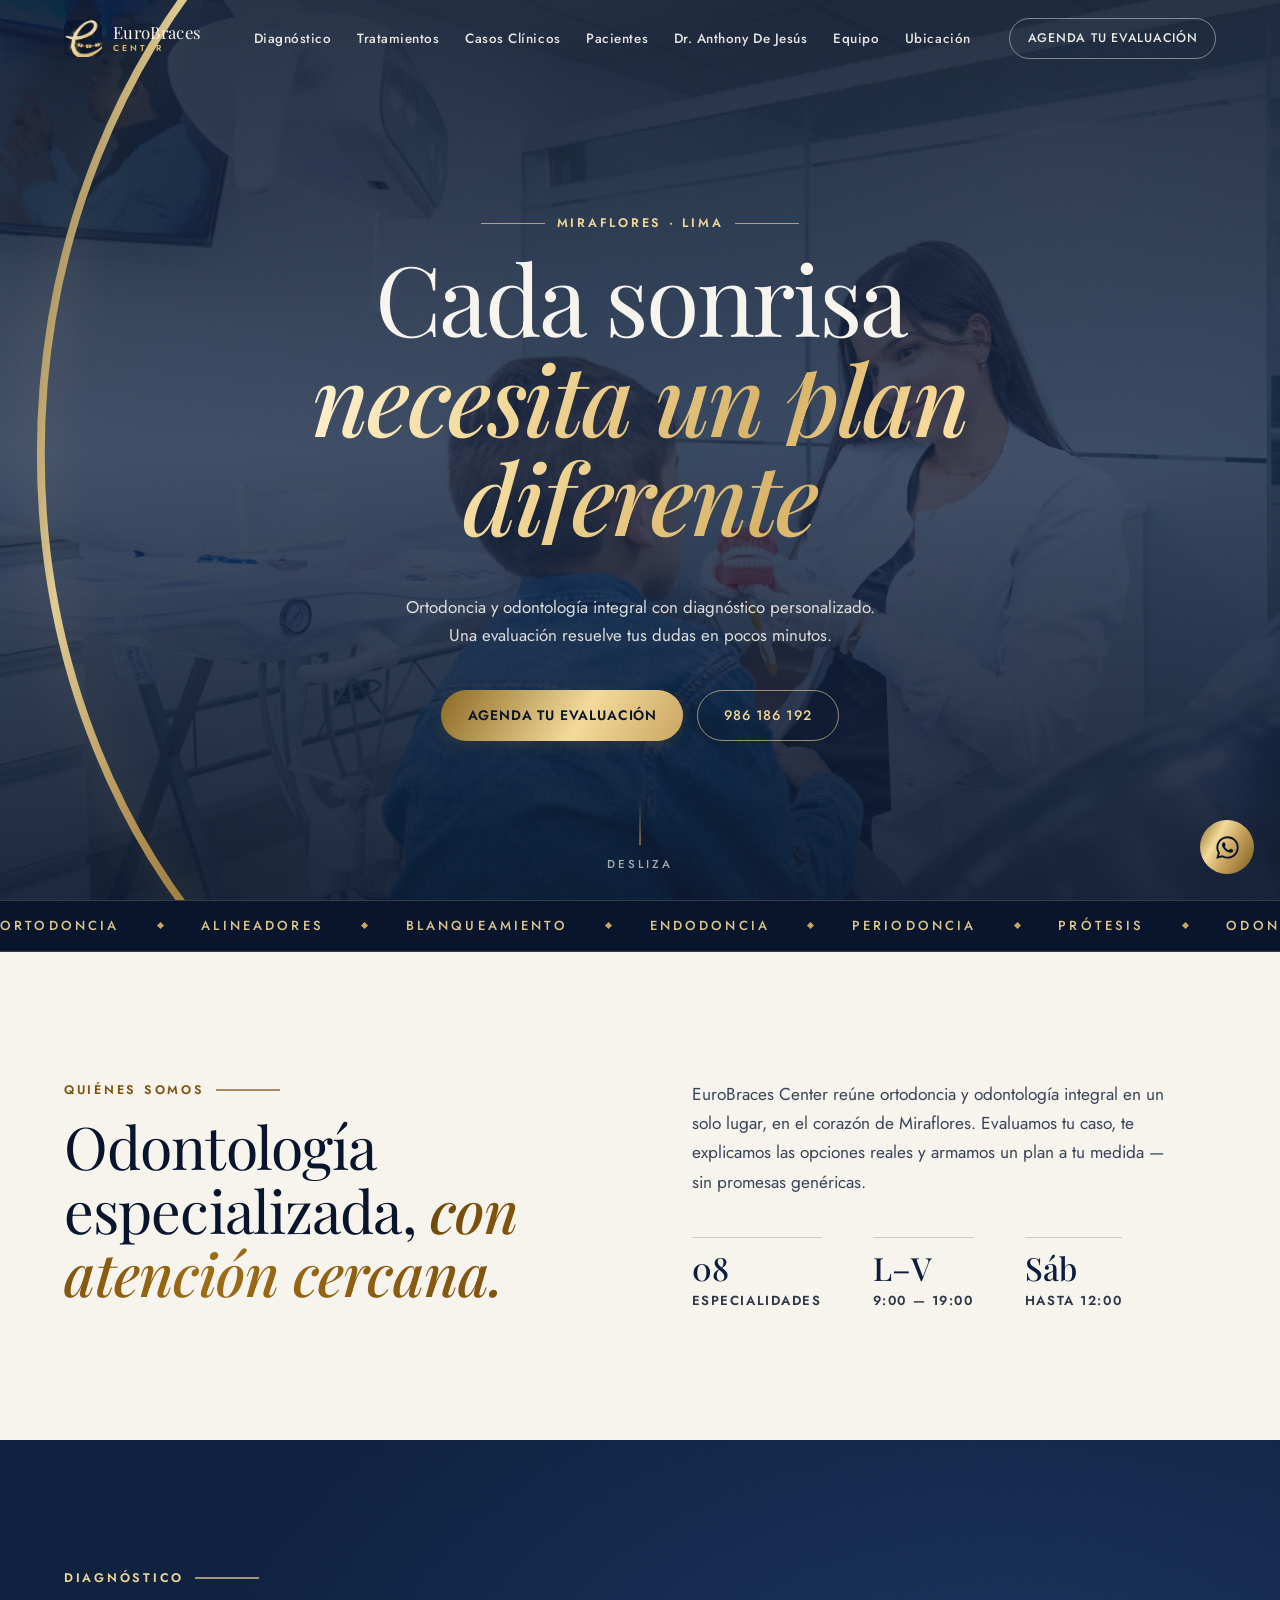
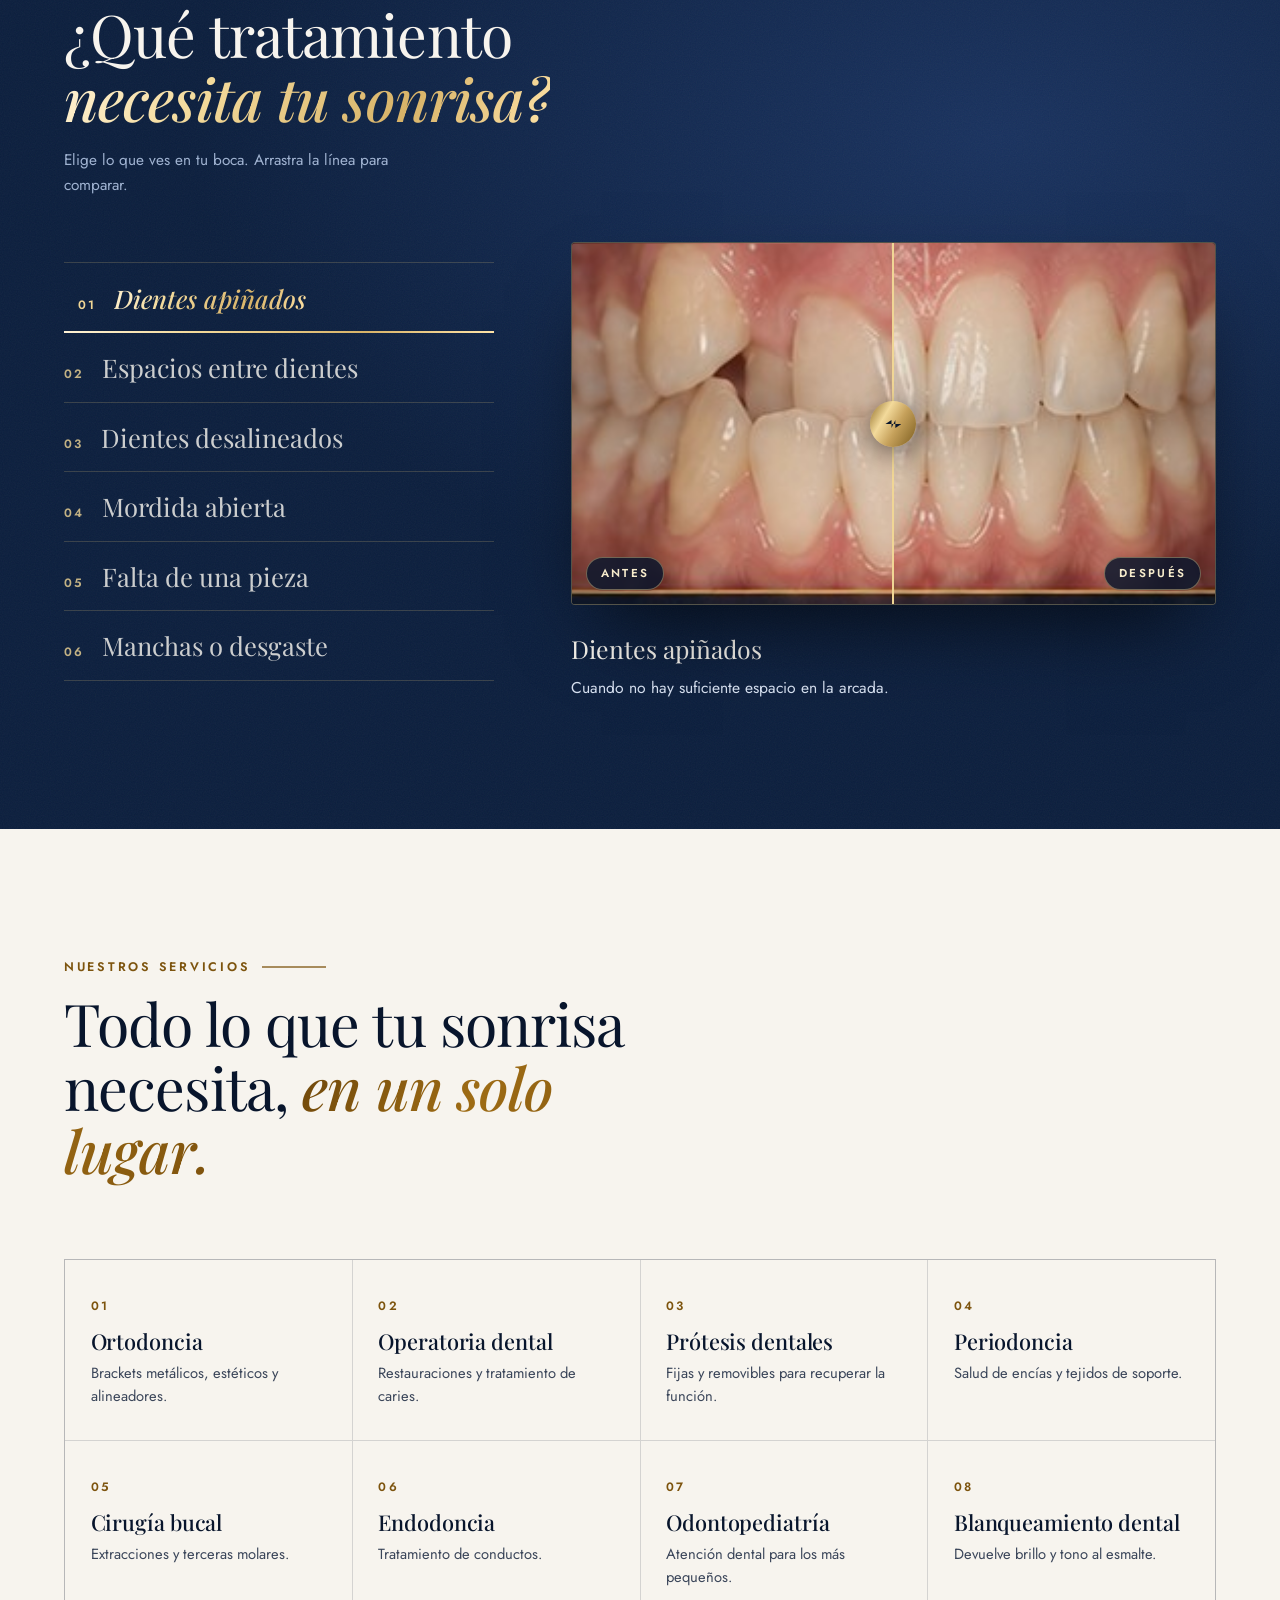
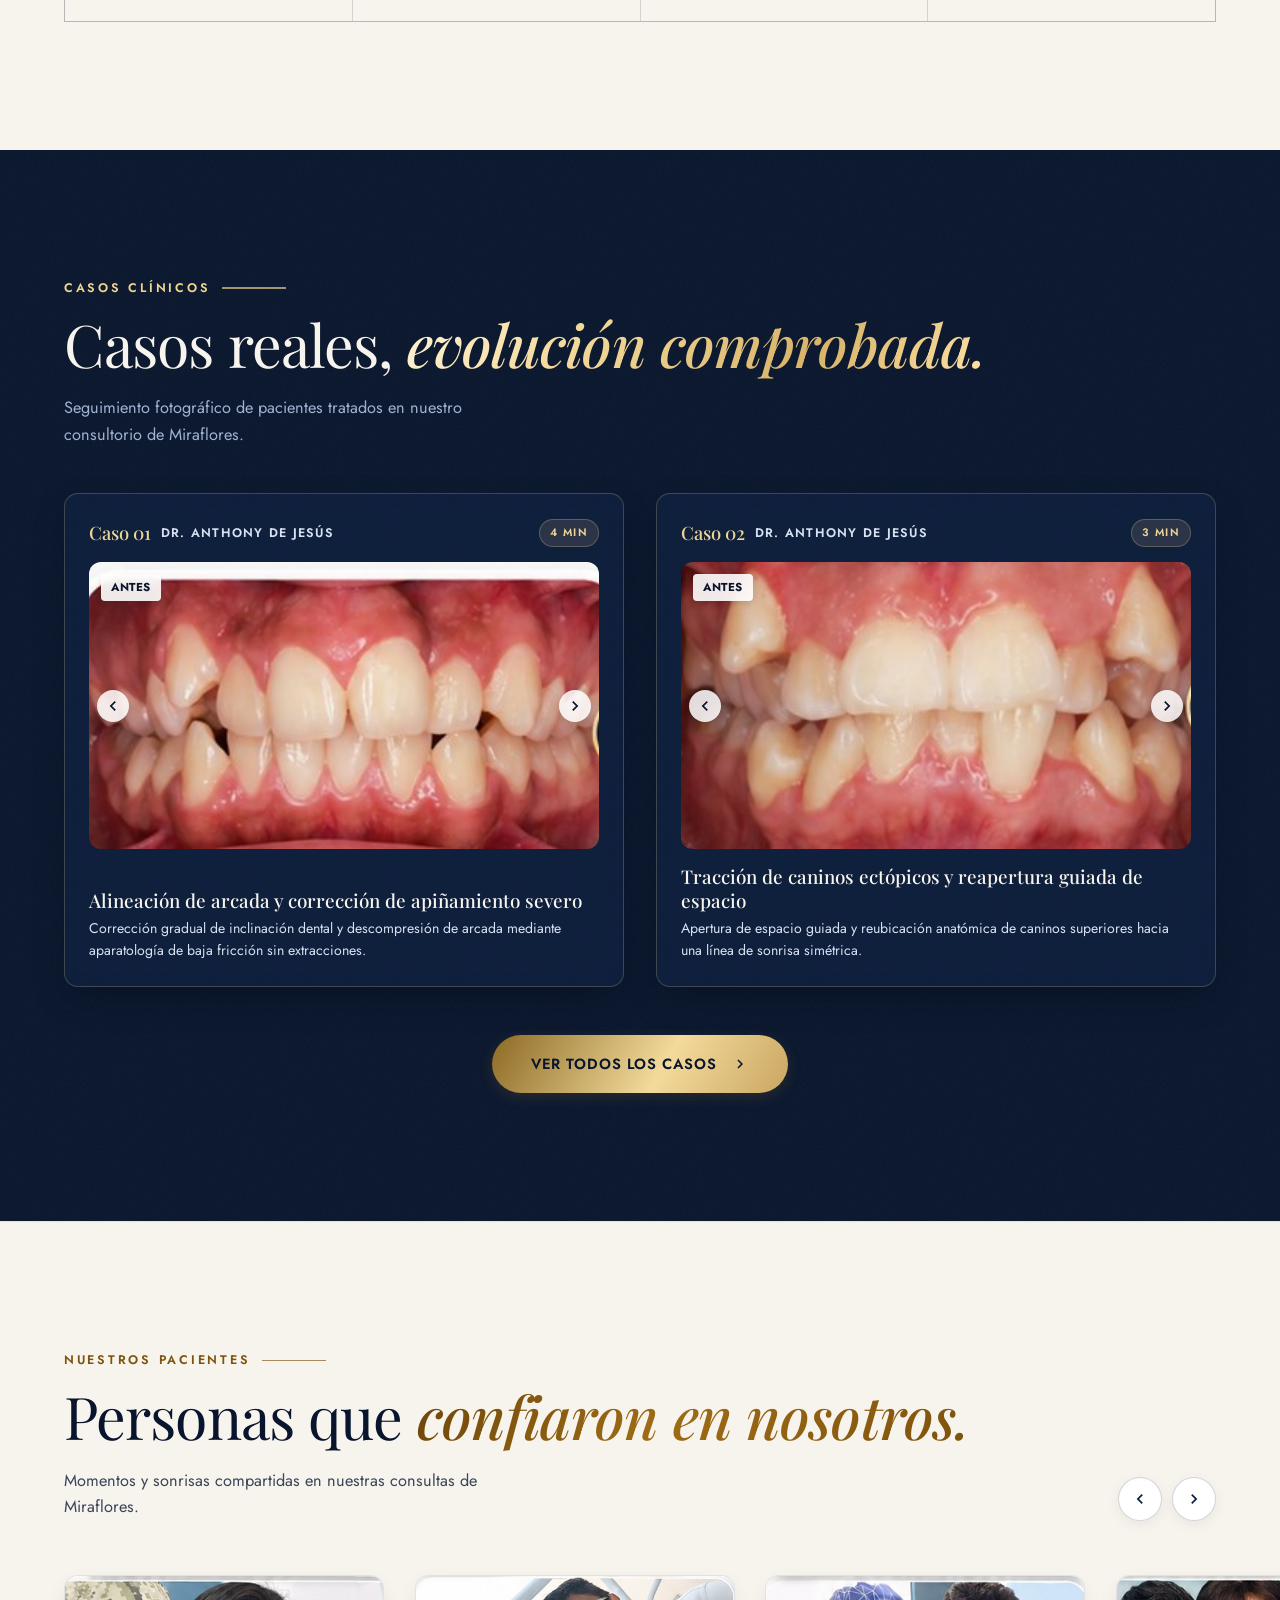
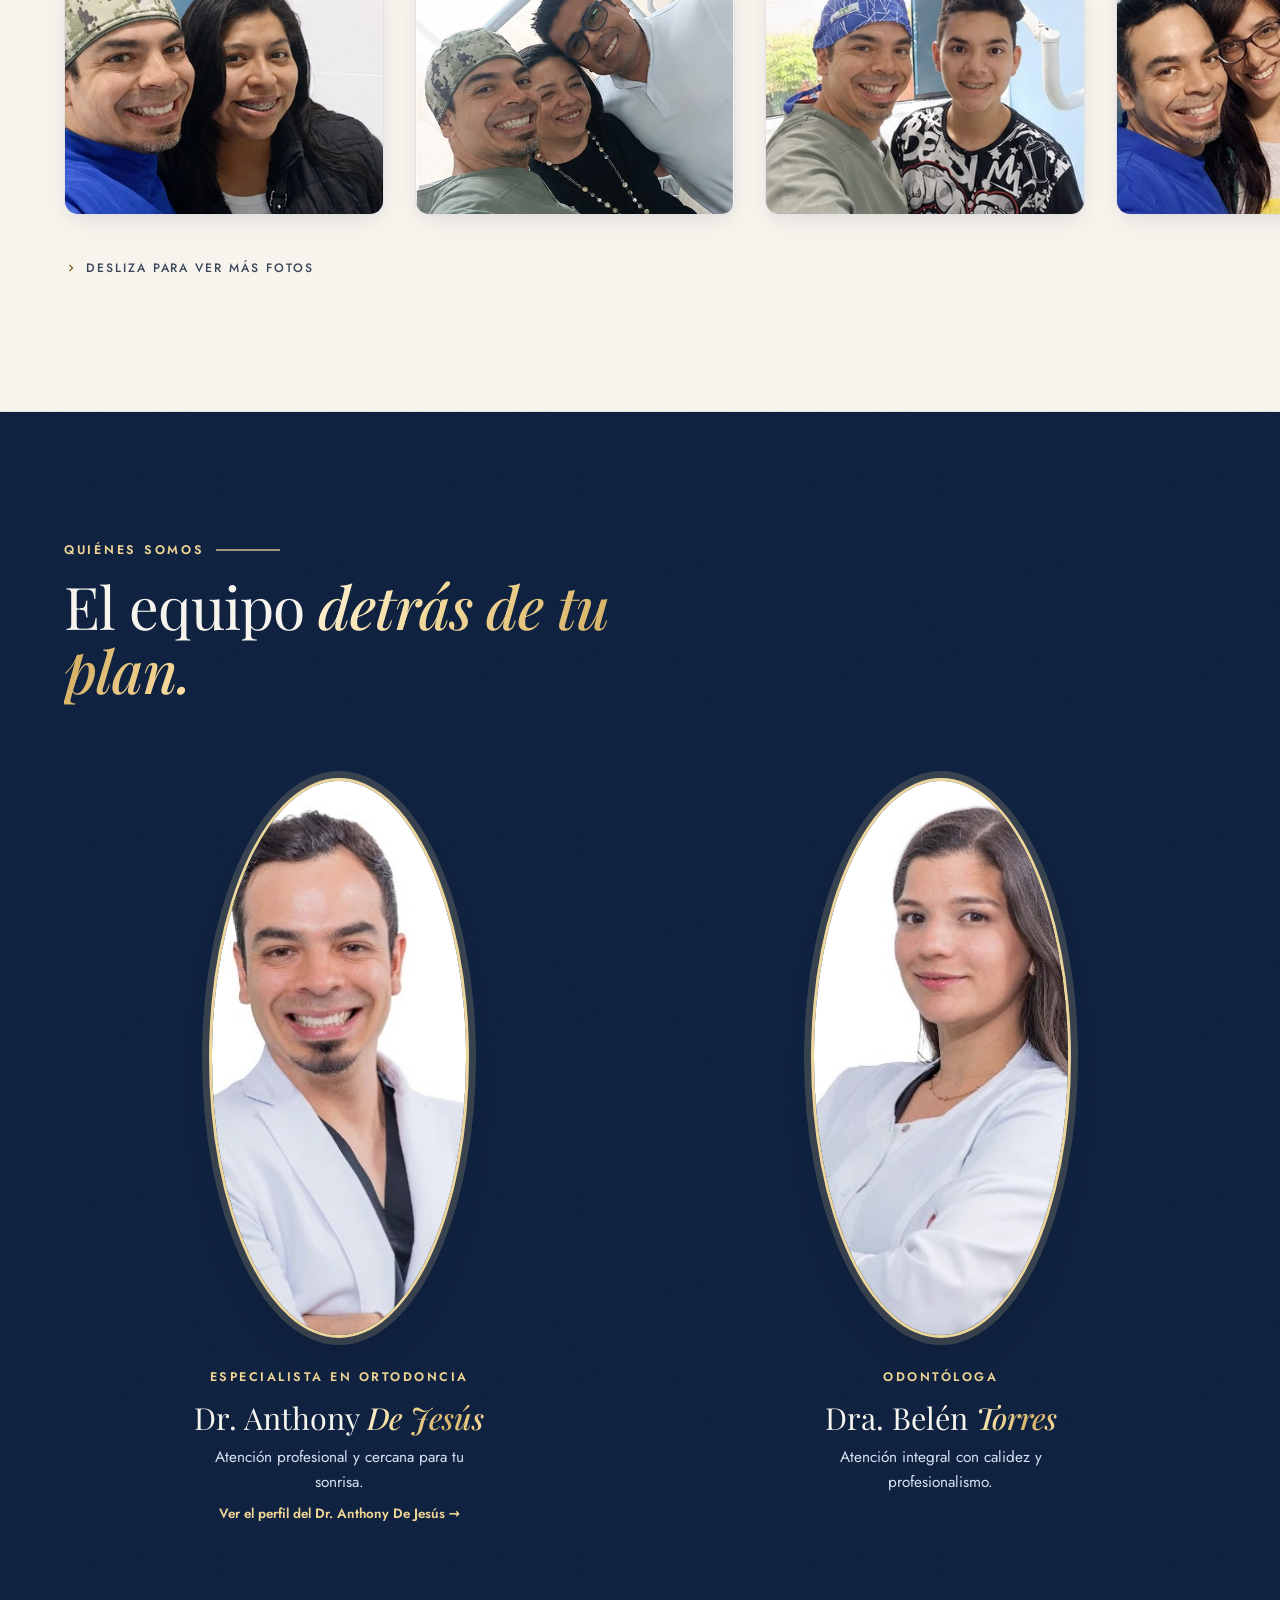
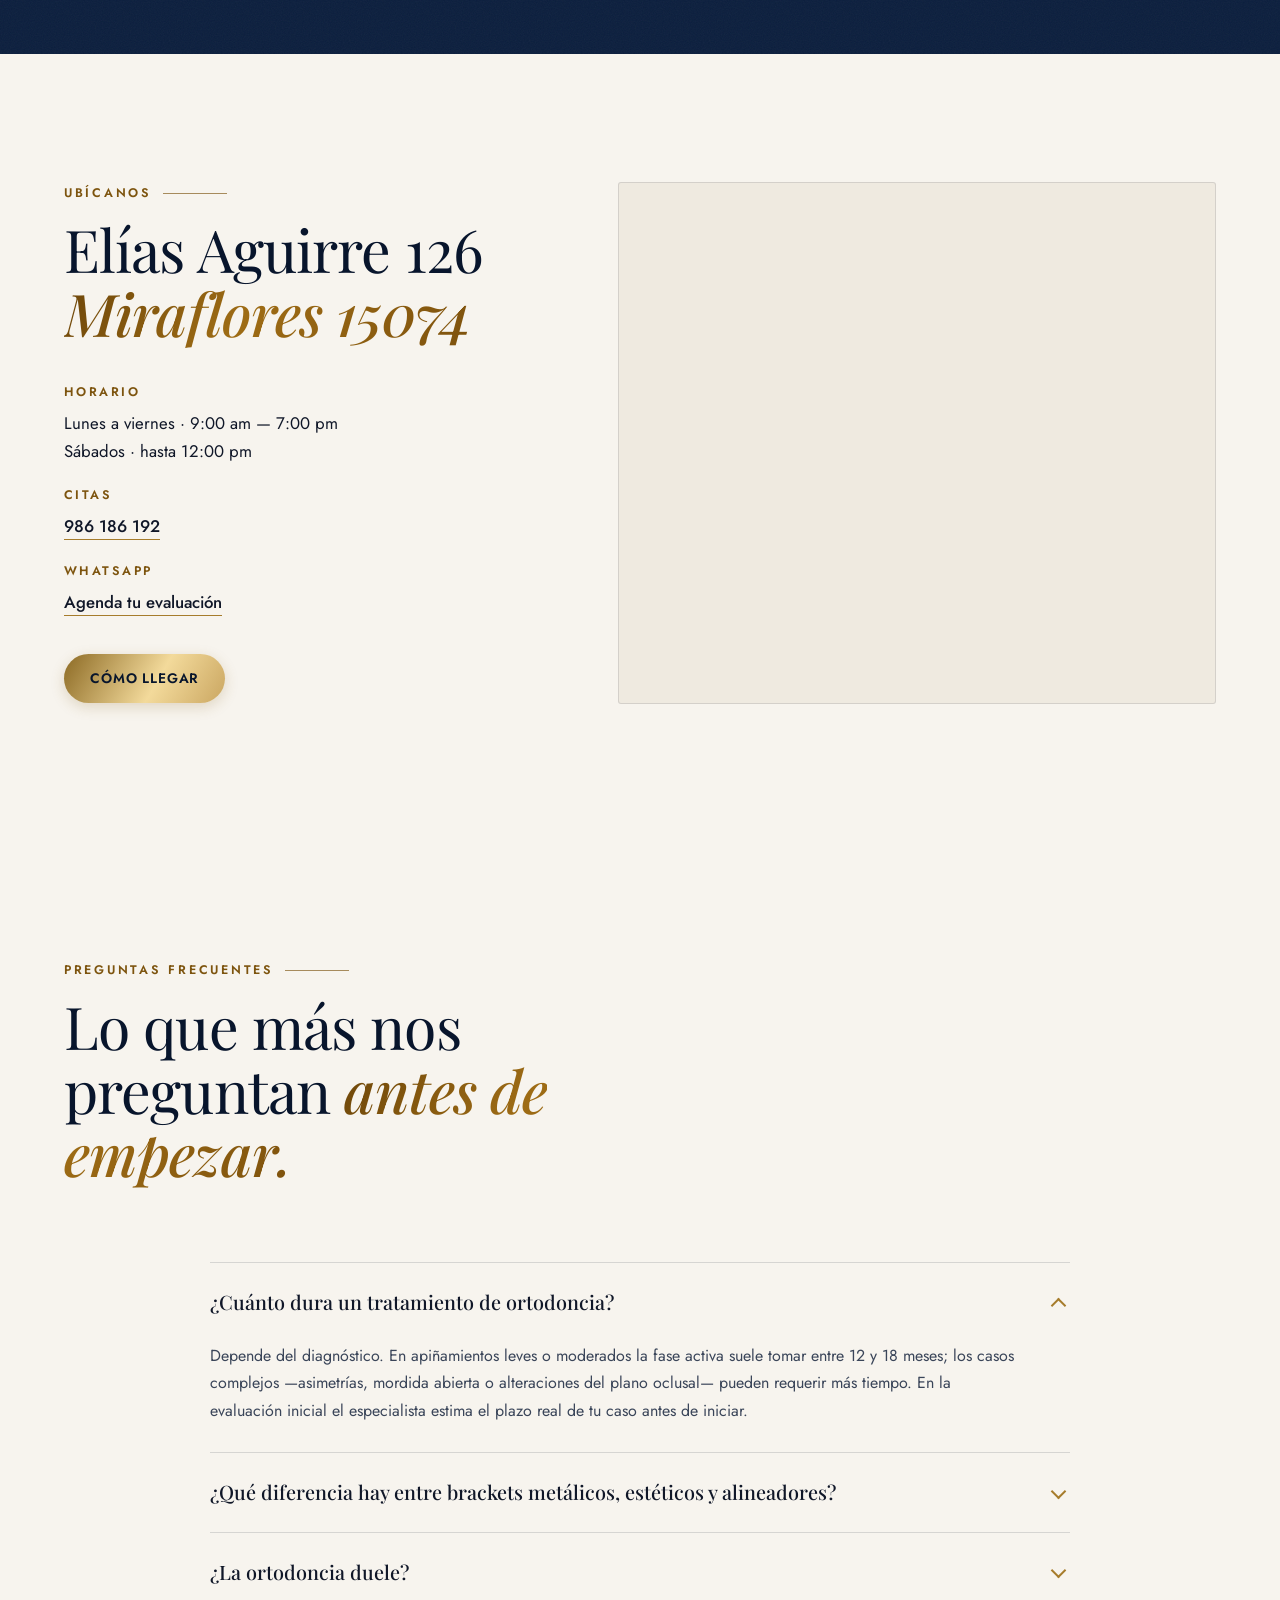
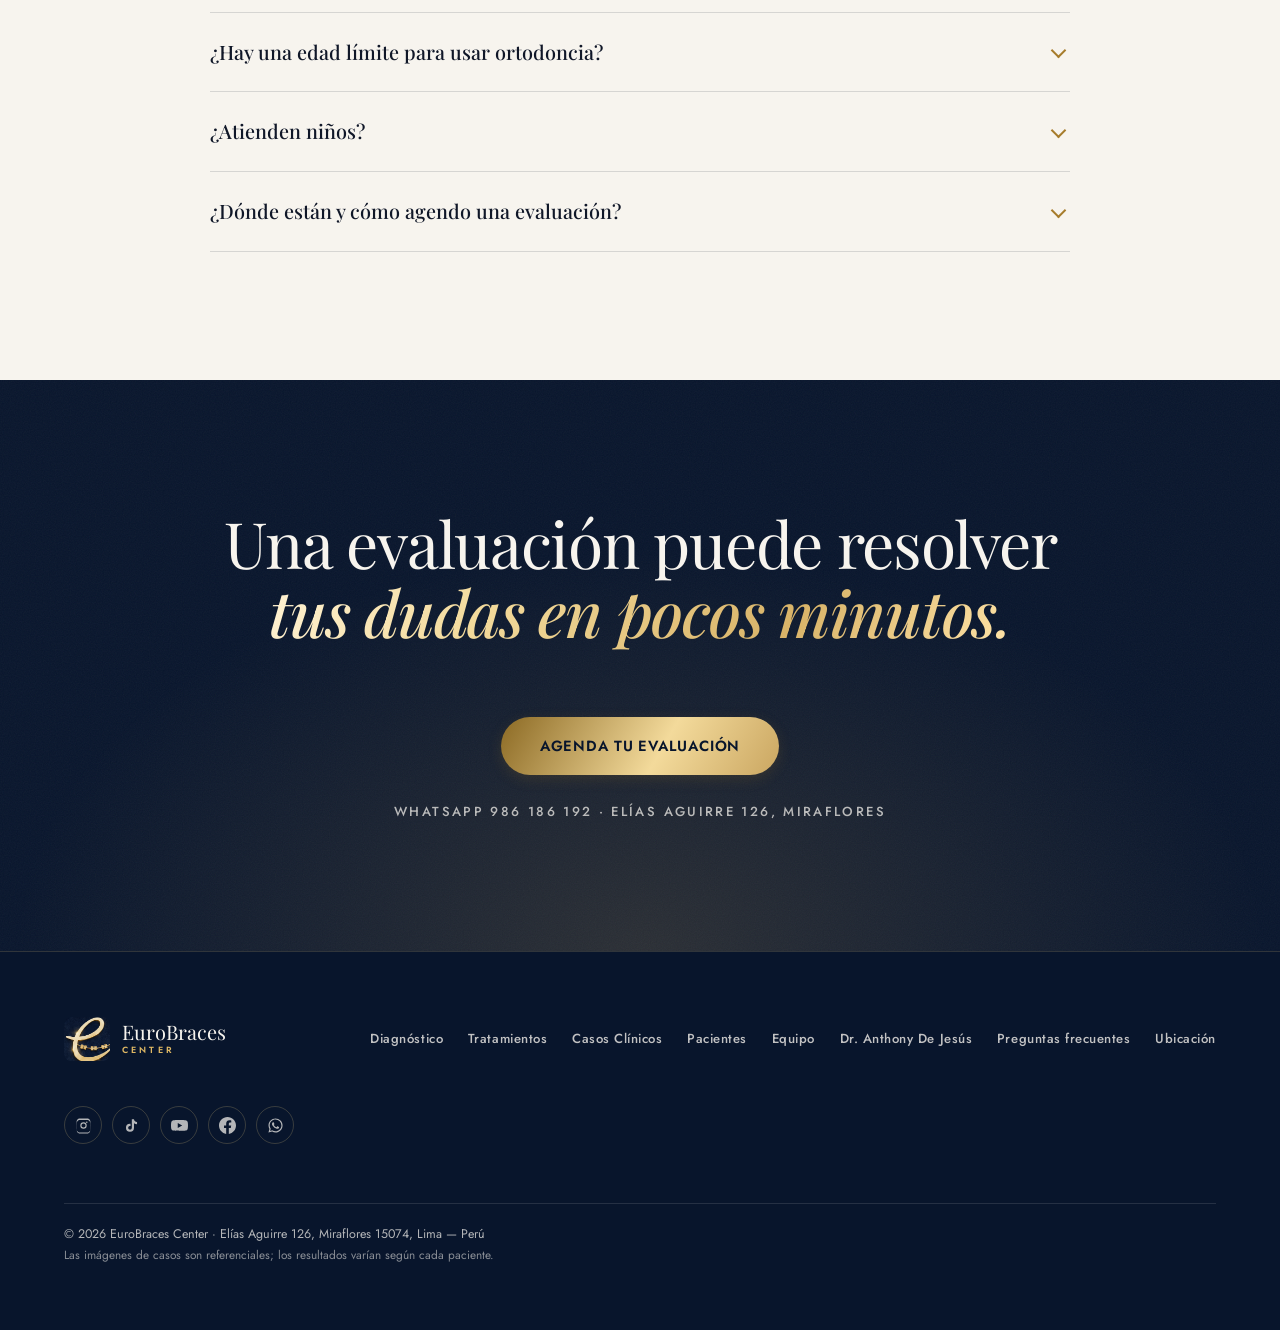
==== commit 1e425f85: "feat(seo): indexabilidad completa, datos estructurados y contenido rastreable El sitio no era indexa" ====
--- a/site/index.html
+++ b/site/index.html
@@ -2,28 +2,222 @@
 <html lang="es-PE">
 <head>
 <meta charset="utf-8">
-<meta name="viewport" content="width=device-width, initial-scale=1">
-<title>EuroBraces Center — Ortodoncia y odontología en Miraflores, Lima</title>
-<meta name="description" content="Centro odontológico en Miraflores, Lima. Ortodoncia, alineadores, blanqueamiento y odontología integral. Cada sonrisa necesita un plan diferente. Agenda tu evaluación: 986 186 192.">
+<meta name="viewport" content="width=device-width, initial-scale=1, viewport-fit=cover">
+
+<!-- ═══════════ SEO PRINCIPAL ═══════════ -->
+<title>Ortodoncia y Odontología en Miraflores | EuroBraces Center</title>
+<meta name="description" content="Clínica de ortodoncia y odontología integral en Miraflores, Lima. Brackets, alineadores y blanqueamiento con diagnóstico personalizado. Tel. 986 186 192.">
+<link rel="canonical" href="https://www.eurobraces.com/">
+<meta name="robots" content="index, follow, max-snippet:-1, max-image-preview:large, max-video-preview:-1">
+<meta name="googlebot" content="index, follow, max-snippet:-1, max-image-preview:large, max-video-preview:-1">
+<meta name="author" content="EuroBraces Center">
+<link rel="alternate" hreflang="es-pe" href="https://www.eurobraces.com/">
+<link rel="alternate" hreflang="x-default" href="https://www.eurobraces.com/">
+
+<!-- ═══════════ SEÑALES LOCALES ═══════════ -->
+<meta name="geo.region" content="PE-LIM">
+<meta name="geo.placename" content="Miraflores, Lima, Perú">
+<meta name="geo.position" content="-12.118837;-77.034550">
+<meta name="ICBM" content="-12.118837, -77.034550">
+
+<!-- ═══════════ OPEN GRAPH (WhatsApp, Facebook, LinkedIn) ═══════════ -->
+<meta property="og:type" content="website">
+<meta property="og:site_name" content="EuroBraces Center">
+<meta property="og:locale" content="es_PE">
+<meta property="og:url" content="https://www.eurobraces.com/">
+<meta property="og:title" content="Ortodoncia y Odontología en Miraflores | EuroBraces Center">
+<meta property="og:description" content="Cada sonrisa necesita un plan diferente. Ortodoncia, alineadores y odontología integral en Elías Aguirre 126, Miraflores, Lima.">
+<meta property="og:image" content="https://www.eurobraces.com/img/og-cover.jpg">
+<meta property="og:image:secure_url" content="https://www.eurobraces.com/img/og-cover.jpg">
+<meta property="og:image:type" content="image/jpeg">
+<meta property="og:image:width" content="1200">
+<meta property="og:image:height" content="630">
+<meta property="og:image:alt" content="EuroBraces Center — Cada sonrisa necesita un plan diferente. Miraflores, Lima.">
+
+<!-- ═══════════ TWITTER / X ═══════════ -->
+<meta name="twitter:card" content="summary_large_image">
+<meta name="twitter:title" content="Ortodoncia y Odontología en Miraflores | EuroBraces Center">
+<meta name="twitter:description" content="Cada sonrisa necesita un plan diferente. Ortodoncia, alineadores y odontología integral en Miraflores, Lima.">
+<meta name="twitter:image" content="https://www.eurobraces.com/img/og-cover.jpg">
+<meta name="twitter:image:alt" content="EuroBraces Center — Ortodoncia en Miraflores, Lima">
+
+<!-- ═══════════ ICONOS / PWA ═══════════ -->
 <meta name="theme-color" content="#0B1E3D">
-<link rel="icon" href="img/logo-navy.png">
-<meta property="og:title" content="EuroBraces Center — Ortodoncia en Miraflores">
-<meta property="og:description" content="Cada sonrisa necesita un plan diferente. Elías Aguirre 126, Miraflores, Lima.">
-<meta property="og:image" content="img/lockup-navy.png">
+<link rel="icon" href="img/logo-navy.png" type="image/png" sizes="170x163">
+<link rel="apple-touch-icon" href="img/logo-navy.png">
+<link rel="manifest" href="site.webmanifest">
+
+<!-- ═══════════ RENDIMIENTO (Core Web Vitals) ═══════════ -->
+<link rel="preload" as="image" href="img/hero-portada.webp" fetchpriority="high">
 <link rel="preconnect" href="https://fonts.googleapis.com">
 <link rel="preconnect" href="https://fonts.gstatic.com" crossorigin>
-<link href="https://fonts.googleapis.com/css2?family=Playfair+Display:ital,wght@0,400;0,500;0,600;1,400;1,500;1,600&family=Jost:ital,wght@0,300;0,400;0,500;0,600;1,400&display=swap" rel="stylesheet">
-<link rel="stylesheet" href="css/style.css?v=5">
+<link rel="stylesheet" href="css/style.css?v=6">
+<link rel="stylesheet" href="https://fonts.googleapis.com/css2?family=Playfair+Display:ital,wght@0,400;0,500;0,600;1,400;1,500;1,600&family=Jost:ital,wght@0,300;0,400;0,500;0,600;1,400&display=swap" media="print" onload="this.media='all'">
+<noscript><link rel="stylesheet" href="https://fonts.googleapis.com/css2?family=Playfair+Display:ital,wght@0,400;0,500;0,600;1,400;1,500;1,600&family=Jost:ital,wght@0,300;0,400;0,500;0,600;1,400&display=swap"></noscript>
 <script>document.documentElement.classList.add('js');</script>
+
+<!-- ═══════════ DATOS ESTRUCTURADOS (schema.org) ═══════════
+     Validar en https://search.google.com/test/rich-results
+
+     El Dr. Anthony De Jesús es el dueño de la clínica, y así queda declarado con
+     "founder" y "owner" apuntando a su nodo Person. Esa relación es la que permite a
+     Google tratar a la persona y al negocio como entidades distintas pero vinculadas,
+     y que la autoridad de una refuerce a la otra.
+
+     Sus redes (Instagram, TikTok, YouTube/OrthoTube, Facebook) viven en el nodo Person
+     de dr-anthony-de-jesus.html porque son su marca personal. Aquí la clínica declara
+     su ficha de Google Business Profile, más el "alternateName" con el nombre exacto
+     de esa ficha para que Google reconozca que designan el mismo local.
+-->
+<script type="application/ld+json">
+{
+  "@context": "https://schema.org",
+  "@graph": [
+    {
+      "@type": ["Dentist", "MedicalClinic", "LocalBusiness"],
+      "@id": "https://www.eurobraces.com/#clinica",
+      "name": "EuroBraces Center",
+      "alternateName": [
+        "Dr. Anthony De Jesús / Especialista en Ortodoncia",
+        "EuroBraces Center — Ortodoncia Miraflores"
+      ],
+      "url": "https://www.eurobraces.com/",
+      "description": "Centro de ortodoncia y odontología integral en Miraflores, Lima. Brackets metálicos y estéticos, alineadores invisibles, blanqueamiento, endodoncia, periodoncia, prótesis, cirugía bucal y odontopediatría.",
+      "slogan": "Cada sonrisa necesita un plan diferente",
+      "logo": {
+        "@type": "ImageObject",
+        "@id": "https://www.eurobraces.com/#logo",
+        "url": "https://www.eurobraces.com/img/logo-navy.png",
+        "contentUrl": "https://www.eurobraces.com/img/logo-navy.png",
+        "width": 170,
+        "height": 163,
+        "caption": "EuroBraces Center"
+      },
+      "image": [
+        "https://www.eurobraces.com/img/og-cover.jpg",
+        "https://www.eurobraces.com/img/og-cover-square.jpg",
+        "https://www.eurobraces.com/img/hero-portada.webp"
+      ],
+      "telephone": "+51986186192",
+      "priceRange": "$$",
+      "currenciesAccepted": "PEN",
+      "address": {
+        "@type": "PostalAddress",
+        "streetAddress": "Calle Elías Aguirre 126",
+        "addressLocality": "Miraflores",
+        "addressRegion": "Lima",
+        "postalCode": "15074",
+        "addressCountry": "PE"
+      },
+      "geo": {
+        "@type": "GeoCoordinates",
+        "latitude": -12.118836570304472,
+        "longitude": -77.03454964778756
+      },
+      "hasMap": "https://maps.google.com/?cid=4967172387234962248",
+      "sameAs": [
+        "https://maps.google.com/?cid=4967172387234962248"
+      ],
+      "areaServed": [
+        { "@type": "City", "name": "Lima" },
+        { "@type": "AdministrativeArea", "name": "Miraflores" },
+        { "@type": "AdministrativeArea", "name": "San Isidro" },
+        { "@type": "AdministrativeArea", "name": "Barranco" },
+        { "@type": "AdministrativeArea", "name": "Surquillo" },
+        { "@type": "AdministrativeArea", "name": "Santiago de Surco" }
+      ],
+      "openingHoursSpecification": [
+        {
+          "@type": "OpeningHoursSpecification",
+          "dayOfWeek": ["Monday", "Tuesday", "Wednesday", "Thursday", "Friday"],
+          "opens": "09:00",
+          "closes": "19:00"
+        },
+        {
+          "@type": "OpeningHoursSpecification",
+          "dayOfWeek": "Saturday",
+          "opens": "09:00",
+          "closes": "12:00"
+        }
+      ],
+      "medicalSpecialty": ["Dentistry", "Orthodontic"],
+      "availableService": [
+        { "@type": "MedicalProcedure", "name": "Ortodoncia", "description": "Brackets metálicos, brackets estéticos y alineadores transparentes." },
+        { "@type": "MedicalProcedure", "name": "Alineadores invisibles", "description": "Ortodoncia removible y estética con alineadores transparentes." },
+        { "@type": "MedicalProcedure", "name": "Operatoria dental", "description": "Restauraciones estéticas y tratamiento de caries." },
+        { "@type": "MedicalProcedure", "name": "Prótesis dentales", "description": "Prótesis fijas y removibles para recuperar la función masticatoria." },
+        { "@type": "MedicalProcedure", "name": "Periodoncia", "description": "Tratamiento de encías y tejidos de soporte dental." },
+        { "@type": "MedicalProcedure", "name": "Cirugía bucal", "description": "Extracciones simples y de terceras molares." },
+        { "@type": "MedicalProcedure", "name": "Endodoncia", "description": "Tratamiento de conductos radiculares." },
+        { "@type": "MedicalProcedure", "name": "Odontopediatría", "description": "Atención dental especializada para niños." },
+        { "@type": "MedicalProcedure", "name": "Blanqueamiento dental", "description": "Aclaramiento del tono del esmalte dental." }
+      ],
+      "knowsLanguage": ["es-PE"],
+      "founder": { "@id": "https://www.eurobraces.com/dr-anthony-de-jesus.html#dr-anthony-de-jesus" },
+      "owner": { "@id": "https://www.eurobraces.com/dr-anthony-de-jesus.html#dr-anthony-de-jesus" },
+      "employee": [
+        { "@id": "https://www.eurobraces.com/dr-anthony-de-jesus.html#dr-anthony-de-jesus" },
+        { "@id": "https://www.eurobraces.com/#dra-belen-torres" }
+      ],
+      "potentialAction": {
+        "@type": "ReserveAction",
+        "name": "Agenda tu evaluación",
+        "target": {
+          "@type": "EntryPoint",
+          "urlTemplate": "https://wa.me/51986186192?text=Hola%2C%20quiero%20una%20EVALUACI%C3%93N",
+          "actionPlatform": [
+            "https://schema.org/DesktopWebPlatform",
+            "https://schema.org/MobileWebPlatform"
+          ]
+        },
+        "result": { "@type": "Reservation", "name": "Cita de evaluación odontológica" }
+      }
+    },
+    {
+      "@type": "WebSite",
+      "@id": "https://www.eurobraces.com/#website",
+      "url": "https://www.eurobraces.com/",
+      "name": "EuroBraces Center",
+      "description": "Ortodoncia y odontología integral en Miraflores, Lima.",
+      "publisher": { "@id": "https://www.eurobraces.com/#clinica" },
+      "inLanguage": "es-PE"
+    },
+    {
+      "@type": "WebPage",
+      "@id": "https://www.eurobraces.com/#webpage",
+      "url": "https://www.eurobraces.com/",
+      "name": "Ortodoncia y Odontología en Miraflores | EuroBraces Center",
+      "description": "Clínica de ortodoncia y odontología integral en Miraflores, Lima. Brackets, alineadores y blanqueamiento con diagnóstico personalizado.",
+      "isPartOf": { "@id": "https://www.eurobraces.com/#website" },
+      "about": { "@id": "https://www.eurobraces.com/#clinica" },
+      "primaryImageOfPage": { "@type": "ImageObject", "url": "https://www.eurobraces.com/img/og-cover.jpg" },
+      "inLanguage": "es-PE"
+    },
+    {
+      "@type": ["Person", "Physician"],
+      "@id": "https://www.eurobraces.com/#dra-belen-torres",
+      "name": "Dra. Belén Torres",
+      "givenName": "Belén",
+      "familyName": "Torres",
+      "jobTitle": "Odontóloga",
+      "image": "https://www.eurobraces.com/img/dra-belen.jpg",
+      "worksFor": { "@id": "https://www.eurobraces.com/#clinica" },
+      "medicalSpecialty": "Dentistry"
+    }
+  ]
+}
+</script>
 </head>
 <body>
+
+<a class="skip-link" href="#contenido">Saltar al contenido principal</a>
 
 <div class="scroll-rail"><span id="scrollBar"></span></div>
 
 <!-- ══════════ NAV ══════════ -->
 <header class="nav" id="nav">
   <a class="nav__brand" href="#top" aria-label="EuroBraces Center — inicio">
-    <img src="img/logo-navy.png" alt="" class="nav__mark">
+    <img src="img/logo-navy.png" alt="" class="nav__mark" width="170" height="163">
     <span class="nav__word">EuroBraces<em>Center</em></span>
   </a>
   <nav class="nav__links" id="navLinks">
@@ -31,13 +225,15 @@
     <a href="#tratamientos">Tratamientos</a>
     <a href="#casos-clinicos">Casos Clínicos</a>
     <a href="#pacientes">Pacientes</a>
-    <a href="dr-anthony-de-jesus.html">Dr. Anthony</a>
+    <a href="dr-anthony-de-jesus.html">Dr. Anthony De Jesús</a>
     <a href="#equipo">Equipo</a>
     <a href="#ubicacion">Ubicación</a>
   </nav>
   <a class="btn btn--ghost nav__cta" href="https://wa.me/51986186192?text=Hola%2C%20quiero%20una%20EVALUACI%C3%93N" target="_blank" rel="noopener">Agenda tu evaluación</a>
   <button class="nav__burger" id="burger" aria-label="Menú" aria-expanded="false"><i></i><i></i></button>
 </header>
+
+<main id="contenido">
 
 <!-- ══════════ HERO ══════════ -->
 <section class="hero" id="top">
@@ -131,8 +327,8 @@
 
     <figure class="diag__stage reveal">
       <div class="compare" id="compare">
-        <img class="compare__after"  id="cmpAfter"  src="img/ba-apinados-despues.jpg" alt="Después del tratamiento">
-        <img class="compare__before" id="cmpBefore" src="img/ba-apinados-antes.jpg" alt="Antes del tratamiento">
+        <img class="compare__after"  id="cmpAfter"  src="img/ba-apinados-despues.jpg" alt="Después del tratamiento" width="960" height="720">
+        <img class="compare__before" id="cmpBefore" src="img/ba-apinados-antes.jpg" alt="Antes del tratamiento" width="960" height="720">
         <span class="compare__tag compare__tag--a">Antes</span>
         <span class="compare__tag compare__tag--b">Después</span>
         <div class="compare__handle" id="cmpHandle" role="slider" tabindex="0"
@@ -199,11 +395,11 @@
             <div class="case-carousel" style="display:flex; flex-direction:row; flex-wrap:nowrap; aspect-ratio:16/9; background:var(--navy-900); border-radius:12px; overflow-x:auto; overflow-y:hidden; scroll-snap-type: x mandatory; width:100%;">
               <div class="case-carousel__item" style="flex: 0 0 100%; width: 100%; height: 100%; position: relative; scroll-snap-align: center;">
                 <span class="case-carousel__tag">Antes</span>
-                <img src="img/caso1-inicio.jpg" alt="Caso 1 al inicio del tratamiento" loading="lazy">
+                <img src="img/caso1-inicio.jpg" alt="Caso 1 al inicio del tratamiento" loading="lazy" decoding="async" width="329" height="190">
               </div>
               <div class="case-carousel__item" style="flex: 0 0 100%; width: 100%; height: 100%; position: relative; scroll-snap-align: center;">
                 <span class="case-carousel__tag">Después</span>
-                <img src="img/caso1-progreso.jpg" alt="Caso 1 en fase de alineación y progreso" loading="lazy">
+                <img src="img/caso1-progreso.jpg" alt="Caso 1 en fase de alineación y progreso" loading="lazy" decoding="async" width="329" height="190">
               </div>
             </div>
             <button class="carousel-btn carousel-btn--next" onclick="this.parentElement.querySelector('.case-carousel').scrollBy({left: 300, behavior: 'smooth'}); event.stopPropagation();" aria-label="Siguiente">
@@ -232,11 +428,11 @@
             <div class="case-carousel" style="display:flex; flex-direction:row; flex-wrap:nowrap; aspect-ratio:16/9; background:var(--navy-900); border-radius:12px; overflow-x:auto; overflow-y:hidden; scroll-snap-type: x mandatory; width:100%;">
               <div class="case-carousel__item" style="flex: 0 0 100%; width: 100%; height: 100%; position: relative; scroll-snap-align: center;">
                 <span class="case-carousel__tag">Antes</span>
-                <img src="img/caso2-inicio.jpg" alt="Caso 2 al inicio del tratamiento" loading="lazy">
+                <img src="img/caso2-inicio.jpg" alt="Caso 2 al inicio del tratamiento" loading="lazy" decoding="async" width="329" height="190">
               </div>
               <div class="case-carousel__item" style="flex: 0 0 100%; width: 100%; height: 100%; position: relative; scroll-snap-align: center;">
                 <span class="case-carousel__tag">Después</span>
-                <img src="img/caso2-progreso.jpg" alt="Caso 2 en fase de alineación y progreso" loading="lazy">
+                <img src="img/caso2-progreso.jpg" alt="Caso 2 en fase de alineación y progreso" loading="lazy" decoding="async" width="329" height="190">
               </div>
             </div>
             <button class="carousel-btn carousel-btn--next" onclick="this.parentElement.querySelector('.case-carousel').scrollBy({left: 300, behavior: 'smooth'}); event.stopPropagation();" aria-label="Siguiente">
@@ -283,19 +479,19 @@
   <div class="rail-container">
     <div class="rail rail--patients" id="rail-pacientes" tabindex="0" role="region" aria-label="Galería fotográfica de pacientes">
       <figure class="pac-card reveal">
-        <img src="img/pac-3.jpg" alt="Paciente atendido en EuroBraces Center" loading="lazy">
+        <img src="img/pac-3.jpg" alt="Paciente atendido en EuroBraces Center" loading="lazy" decoding="async" width="640" height="800">
       </figure>
       <figure class="pac-card reveal">
-        <img src="img/pac-1.jpg" alt="Pacientes de EuroBraces Center" loading="lazy">
+        <img src="img/pac-1.jpg" alt="Pacientes de EuroBraces Center" loading="lazy" decoding="async" width="640" height="800">
       </figure>
       <figure class="pac-card reveal">
-        <img src="img/pac-4.jpg" alt="Paciente de EuroBraces Center" loading="lazy">
+        <img src="img/pac-4.jpg" alt="Paciente de EuroBraces Center" loading="lazy" decoding="async" width="640" height="800">
       </figure>
       <figure class="pac-card reveal">
-        <img src="img/pac-5.jpg" alt="Paciente en consulta EuroBraces" loading="lazy">
+        <img src="img/pac-5.jpg" alt="Paciente en consulta EuroBraces" loading="lazy" decoding="async" width="640" height="800">
       </figure>
       <figure class="pac-card reveal">
-        <img src="img/pac-2.jpg" alt="Paciente de EuroBraces Center" loading="lazy">
+        <img src="img/pac-2.jpg" alt="Paciente de EuroBraces Center" loading="lazy" decoding="async" width="640" height="800">
       </figure>
     </div>
   </div>
@@ -315,15 +511,15 @@
     </header>
     <div class="team__grid">
       <a href="dr-anthony-de-jesus.html" class="member reveal member--link" style="text-decoration:none;cursor:pointer" aria-label="Ver perfil completo del Dr. Anthony De Jesús">
-        <img src="img/dr-anthony.jpg?v=3" alt="Dr. Anthony De Jesús, especialista en ortodoncia">
+        <img src="img/dr-anthony.jpg?v=3" alt="Dr. Anthony De Jesús, especialista en ortodoncia" width="560" height="560">
         <figcaption><span class="member__role">Especialista en Ortodoncia</span>
           <h3>Dr. Anthony <i>De Jesús</i></h3>
           <p>Atención profesional y cercana para tu sonrisa.</p>
-          <span style="display:inline-block;margin-top:8px;font-size:0.84rem;font-weight:600;color:var(--gold-300)">Ver perfil completo &rarr;</span>
+          <span style="display:inline-block;margin-top:8px;font-size:0.84rem;font-weight:600;color:var(--gold-300)">Ver el perfil del Dr. Anthony De Jesús &rarr;</span>
         </figcaption>
       </a>
       <figure class="member reveal">
-        <img src="img/dra-belen.jpg?v=3" alt="Dra. Belén Torres, odontóloga">
+        <img src="img/dra-belen.jpg?v=3" alt="Dra. Belén Torres, odontóloga" width="560" height="560">
         <figcaption><span class="member__role">Odontóloga</span>
           <h3>Dra. Belén <i>Torres</i></h3>
           <p>Atención integral con calidez y profesionalismo.</p></figcaption>
@@ -353,6 +549,140 @@
   </div>
 </section>
 
+<!-- ══════════ PREGUNTAS FRECUENTES ══════════ -->
+<section class="faq" id="preguntas-frecuentes">
+  <div class="wrap">
+    <header class="sec-head reveal">
+      <p class="eyebrow">Preguntas frecuentes</p>
+      <h2 class="h2">Lo que más nos preguntan <i>antes de empezar.</i></h2>
+    </header>
+
+    <div class="faq__list">
+      <details class="faq__item reveal" open>
+        <summary><h3>¿Cuánto dura un tratamiento de ortodoncia?</h3></summary>
+        <div class="faq__answer">
+          <p>Depende del diagnóstico. En apiñamientos leves o moderados la fase activa suele tomar
+            entre 12 y 18 meses; los casos complejos —asimetrías, mordida abierta o alteraciones del
+            plano oclusal— pueden requerir más tiempo. En la evaluación inicial el especialista
+            estima el plazo real de tu caso antes de iniciar.</p>
+        </div>
+      </details>
+
+      <details class="faq__item reveal">
+        <summary><h3>¿Qué diferencia hay entre brackets metálicos, estéticos y alineadores?</h3></summary>
+        <div class="faq__answer">
+          <p>Los brackets metálicos son la opción más resistente y accesible. Los estéticos (cerámicos)
+            usan un material del color del diente y se notan mucho menos. Los alineadores son férulas
+            transparentes y removibles. Los tres corrigen la posición dental: la elección depende del
+            caso clínico y de tu rutina diaria, y se define en la consulta.</p>
+        </div>
+      </details>
+
+      <details class="faq__item reveal">
+        <summary><h3>¿La ortodoncia duele?</h3></summary>
+        <div class="faq__answer">
+          <p>La colocación de la aparatología no duele. Es normal sentir presión o sensibilidad durante
+            los dos o tres días posteriores a cada activación; se controla con analgesia habitual y una
+            dieta blanda esos días. Si la molestia persiste, revisamos el caso sin costo adicional.</p>
+        </div>
+      </details>
+
+      <details class="faq__item reveal">
+        <summary><h3>¿Hay una edad límite para usar ortodoncia?</h3></summary>
+        <div class="faq__answer">
+          <p>No. El tratamiento es viable a cualquier edad siempre que las encías y el hueso de soporte
+            estén sanos, algo que se verifica en la evaluación. Una parte importante de nuestros
+            pacientes en Miraflores son adultos que inician su tratamiento después de los 30.</p>
+        </div>
+      </details>
+
+      <details class="faq__item reveal">
+        <summary><h3>¿Atienden niños?</h3></summary>
+        <div class="faq__answer">
+          <p>Sí. Contamos con odontopediatría y con ortodoncia interceptiva, que aprovecha el crecimiento
+            para guiar la erupción dental y corregir hábitos antes de que el problema se consolide.</p>
+        </div>
+      </details>
+
+      <details class="faq__item reveal">
+        <summary><h3>¿Dónde están y cómo agendo una evaluación?</h3></summary>
+        <div class="faq__answer">
+          <p>Estamos en Calle Elías Aguirre 126, Miraflores 15074, Lima. Atendemos de lunes a viernes de
+            9:00 a. m. a 7:00 p. m. y sábados hasta el mediodía. Puedes agendar por
+            <a href="https://wa.me/51986186192?text=Hola%2C%20quiero%20una%20EVALUACI%C3%93N" target="_blank" rel="noopener">WhatsApp</a>
+            o llamando al <a href="tel:+51986186192">986 186 192</a>.</p>
+        </div>
+      </details>
+    </div>
+  </div>
+</section>
+
+<!-- Google retiró los rich results de FAQ el 7 de mayo de 2026: este marcado ya NO
+     genera el desplegable de preguntas en la SERP. Se mantiene porque Google sigue
+     leyéndolo para entender la página, y porque Bing y los asistentes de IA
+     (AI Overviews, ChatGPT, Perplexity) lo usan como fuente estructurada.
+     El valor real está en el contenido visible de arriba, no en el snippet. -->
+<script type="application/ld+json">
+{
+  "@context": "https://schema.org",
+  "@type": "FAQPage",
+  "@id": "https://www.eurobraces.com/#faq",
+  "isPartOf": { "@id": "https://www.eurobraces.com/#webpage" },
+  "inLanguage": "es-PE",
+  "mainEntity": [
+    {
+      "@type": "Question",
+      "name": "¿Cuánto dura un tratamiento de ortodoncia?",
+      "acceptedAnswer": {
+        "@type": "Answer",
+        "text": "Depende del diagnóstico. En apiñamientos leves o moderados la fase activa suele tomar entre 12 y 18 meses; los casos complejos —asimetrías, mordida abierta o alteraciones del plano oclusal— pueden requerir más tiempo. En la evaluación inicial el especialista estima el plazo real de tu caso antes de iniciar."
+      }
+    },
+    {
+      "@type": "Question",
+      "name": "¿Qué diferencia hay entre brackets metálicos, estéticos y alineadores?",
+      "acceptedAnswer": {
+        "@type": "Answer",
+        "text": "Los brackets metálicos son la opción más resistente y accesible. Los estéticos (cerámicos) usan un material del color del diente y se notan mucho menos. Los alineadores son férulas transparentes y removibles. Los tres corrigen la posición dental: la elección depende del caso clínico y de tu rutina diaria, y se define en la consulta."
+      }
+    },
+    {
+      "@type": "Question",
+      "name": "¿La ortodoncia duele?",
+      "acceptedAnswer": {
+        "@type": "Answer",
+        "text": "La colocación de la aparatología no duele. Es normal sentir presión o sensibilidad durante los dos o tres días posteriores a cada activación; se controla con analgesia habitual y una dieta blanda esos días. Si la molestia persiste, revisamos el caso sin costo adicional."
+      }
+    },
+    {
+      "@type": "Question",
+      "name": "¿Hay una edad límite para usar ortodoncia?",
+      "acceptedAnswer": {
+        "@type": "Answer",
+        "text": "No. El tratamiento es viable a cualquier edad siempre que las encías y el hueso de soporte estén sanos, algo que se verifica en la evaluación. Una parte importante de nuestros pacientes en Miraflores son adultos que inician su tratamiento después de los 30."
+      }
+    },
+    {
+      "@type": "Question",
+      "name": "¿Atienden niños?",
+      "acceptedAnswer": {
+        "@type": "Answer",
+        "text": "Sí. Contamos con odontopediatría y con ortodoncia interceptiva, que aprovecha el crecimiento para guiar la erupción dental y corregir hábitos antes de que el problema se consolide."
+      }
+    },
+    {
+      "@type": "Question",
+      "name": "¿Dónde están y cómo agendo una evaluación?",
+      "acceptedAnswer": {
+        "@type": "Answer",
+        "text": "Estamos en Calle Elías Aguirre 126, Miraflores 15074, Lima. Atendemos de lunes a viernes de 9:00 a. m. a 7:00 p. m. y sábados hasta el mediodía. Puedes agendar por WhatsApp o llamando al 986 186 192."
+      }
+    }
+  ]
+}
+</script>
+
+
 <!-- ══════════ CTA ══════════ -->
 <section class="cta">
   <div class="grain" aria-hidden="true"></div>
@@ -363,17 +693,38 @@
   </div>
 </section>
 
+</main>
+
 <!-- ══════════ FOOTER ══════════ -->
 <footer class="foot">
   <div class="wrap foot__grid">
     <a class="foot__logo" href="#top" aria-label="EuroBraces Center — inicio">
-      <img src="img/logo-navy.png" alt="">
+      <img src="img/logo-navy.png" alt="" width="170" height="163">
       <span>EuroBraces<em>Center</em></span>
     </a>
     <nav class="foot__nav">
       <a href="#diagnostico">Diagnóstico</a><a href="#tratamientos">Tratamientos</a>
       <a href="casos-clinicos.html">Casos Clínicos</a><a href="#pacientes">Pacientes</a>
-      <a href="#equipo">Equipo</a><a href="#ubicacion">Ubicación</a>
+      <a href="#equipo">Equipo</a><a href="dr-anthony-de-jesus.html">Dr. Anthony De Jesús</a><a href="#preguntas-frecuentes">Preguntas frecuentes</a><a href="#ubicacion">Ubicación</a>
+    </nav>
+    <!-- Perfiles oficiales: enlaces reales que confirman el "sameAs" de los datos
+         estructurados. Google contrasta ambos para consolidar la entidad. -->
+    <nav class="foot__social" aria-label="Redes sociales">
+      <a href="https://www.instagram.com/drdjesus/" target="_blank" rel="noopener me" aria-label="Instagram del Dr. Anthony De Jesús" title="Instagram">
+        <svg viewBox="0 0 24 24" aria-hidden="true"><path fill="currentColor" d="M12 2.16c3.2 0 3.58.01 4.85.07 1.17.05 1.8.25 2.23.41.56.22.96.48 1.38.9.42.42.68.82.9 1.38.16.42.36 1.06.41 2.23.06 1.27.07 1.65.07 4.85s-.01 3.58-.07 4.85c-.05 1.17-.25 1.8-.41 2.23-.22.56-.48.96-.9 1.38-.42.42-.82.68-1.38.9-.42.16-1.06.36-2.23.41-1.27.06-1.65.07-4.85.07s-3.58-.01-4.85-.07c-1.17-.05-1.8-.25-2.23-.41-.56-.22-.96-.48-1.38-.9-.42-.42-.68-.82-.9-1.38-.16-.42-.36-1.06-.41-2.23C2.17 15.58 2.16 15.2 2.16 12s.01-3.58.07-4.85c.05-1.17.25-1.8.41-2.23.22-.56.48-.96.9-1.38.42-.42.82-.68 1.38-.9.42-.16 1.06-.36 2.23-.41C8.42 2.17 8.8 2.16 12 2.16Zm0 1.98c-3.15 0-3.5.01-4.74.07-1.14.05-1.76.24-2.17.4-.55.21-.94.47-1.35.88-.41.41-.67.8-.88 1.35-.16.41-.35 1.03-.4 2.17-.06 1.24-.07 1.59-.07 4.74s.01 3.5.07 4.74c.05 1.14.24 1.76.4 2.17.21.55.47.94.88 1.35.41.41.8.67 1.35.88.41.16 1.03.35 2.17.4 1.24.06 1.59.07 4.74.07s3.5-.01 4.74-.07c1.14-.05 1.76-.24 2.17-.4.55-.21.94-.47 1.35-.88.41-.41.67-.8.88-1.35.16-.41.35-1.03.4-2.17.06-1.24.07-1.59.07-4.74s-.01-3.5-.07-4.74c-.05-1.14-.24-1.76-.4-2.17a3.64 3.64 0 0 0-.88-1.35 3.64 3.64 0 0 0-1.35-.88c-.41-.16-1.03-.35-2.17-.4-1.24-.06-1.59-.07-4.74-.07Zm0 3.37a4.49 4.49 0 1 1 0 8.98 4.49 4.49 0 0 1 0-8.98Zm0 7.4a2.91 2.91 0 1 0 0-5.82 2.91 2.91 0 0 0 0 5.82Zm5.72-7.6a1.05 1.05 0 1 1-2.1 0 1.05 1.05 0 0 1 2.1 0Z"/></svg>
+      </a>
+      <a href="https://www.tiktok.com/@dr.anthonydejesus" target="_blank" rel="noopener me" aria-label="TikTok del Dr. Anthony De Jesús" title="TikTok">
+        <svg viewBox="0 0 24 24" aria-hidden="true"><path fill="currentColor" d="M16.6 5.82A4.28 4.28 0 0 1 15.54 3h-3.09v12.4a2.59 2.59 0 0 1-2.59 2.5 2.59 2.59 0 1 1 .77-5.06V9.66a5.66 5.66 0 0 0-.77-.05A5.68 5.68 0 1 0 15.54 15.3V8.9a7.34 7.34 0 0 0 4.28 1.38V7.19a4.29 4.29 0 0 1-3.22-1.37Z"/></svg>
+      </a>
+      <a href="https://www.youtube.com/@Orthotube" target="_blank" rel="noopener me" aria-label="OrthoTube, canal de YouTube del Dr. Anthony De Jesús" title="YouTube · OrthoTube">
+        <svg viewBox="0 0 24 24" aria-hidden="true"><path fill="currentColor" d="M23.5 6.98a3.02 3.02 0 0 0-2.12-2.14C19.5 4.33 12 4.33 12 4.33s-7.5 0-9.38.51A3.02 3.02 0 0 0 .5 6.98C0 8.87 0 12 0 12s0 3.13.5 5.02a3.02 3.02 0 0 0 2.12 2.14c1.88.51 9.38.51 9.38.51s7.5 0 9.38-.51a3.02 3.02 0 0 0 2.12-2.14C24 15.13 24 12 24 12s0-3.13-.5-5.02ZM9.55 15.57V8.43L15.82 12l-6.27 3.57Z"/></svg>
+      </a>
+      <a href="https://www.facebook.com/Esp.Ortodoncista" target="_blank" rel="noopener me" aria-label="Facebook del Dr. Anthony De Jesús" title="Facebook">
+        <svg viewBox="0 0 24 24" aria-hidden="true"><path fill="currentColor" d="M24 12.07C24 5.4 18.63 0 12 0S0 5.4 0 12.07C0 18.1 4.39 23.09 10.13 24v-8.44H7.08v-3.49h3.05V9.41c0-3.02 1.79-4.69 4.53-4.69 1.31 0 2.68.24 2.68.24v2.96h-1.51c-1.49 0-1.96.93-1.96 1.89v2.26h3.33l-.53 3.49h-2.8V24C19.61 23.09 24 18.1 24 12.07Z"/></svg>
+      </a>
+      <a href="https://api.whatsapp.com/send/?phone=51986186192&amp;text&amp;type=phone_number&amp;app_absent=0" target="_blank" rel="noopener" aria-label="Escríbenos por WhatsApp al 986 186 192" title="WhatsApp 986 186 192">
+        <svg viewBox="0 0 24 24" aria-hidden="true"><path fill="currentColor" d="M12.04 2C6.58 2 2.13 6.45 2.13 11.91c0 1.75.46 3.45 1.32 4.95L2 22l5.25-1.38a9.9 9.9 0 0 0 4.79 1.22h.01c5.46 0 9.91-4.45 9.91-9.91 0-2.65-1.03-5.14-2.9-7.01A9.82 9.82 0 0 0 12.04 2Zm0 18.15h-.01a8.2 8.2 0 0 1-4.19-1.15l-.3-.18-3.12.82.83-3.04-.2-.31a8.2 8.2 0 0 1-1.26-4.38c0-4.54 3.7-8.23 8.25-8.23a8.2 8.2 0 0 1 8.24 8.24c0 4.54-3.7 8.23-8.24 8.23Zm4.52-6.16c-.25-.12-1.47-.72-1.69-.81-.23-.08-.39-.12-.56.13-.16.24-.64.8-.78.97-.15.16-.29.19-.53.06-.25-.12-1.05-.39-1.99-1.23-.74-.66-1.23-1.47-1.38-1.71-.14-.25-.01-.38.11-.5.11-.11.25-.29.37-.43.12-.15.16-.25.25-.41.08-.17.04-.31-.02-.43-.06-.12-.56-1.34-.76-1.84-.2-.48-.4-.42-.56-.43h-.47c-.16 0-.43.06-.65.31-.23.24-.86.84-.86 2.05s.88 2.38 1 2.54c.13.16 1.74 2.65 4.2 3.72.59.25 1.05.4 1.4.52.59.18 1.13.16 1.55.1.47-.07 1.47-.6 1.67-1.18.21-.58.21-1.07.15-1.18-.06-.11-.22-.17-.47-.29Z"/></svg>
+      </a>
     </nav>
     <p class="foot__legal">
       © <span id="year"></span> EuroBraces Center · Elías Aguirre 126, Miraflores 15074, Lima — Perú<br>
--- a/site/css/style.css
+++ b/site/css/style.css
@@ -927,9 +927,8 @@
   margin: 0 !important;
   padding: 0 !important;
 }
-- 
- 
+
+
 /* --- Carousel de Casos Clinicos --- */
 .case-carousel {
   display: flex;
@@ -969,7 +968,7 @@
   letter-spacing: 0.05em;
   z-index: 10;
   box-shadow: 0 4px 6px -1px rgba(0, 0, 0, 0.1);
-}
+}
 
 .case-carousel-wrap {
   position: relative;
@@ -1006,4 +1005,144 @@
 .carousel-btn:disabled {
   opacity: 0;
   pointer-events: none;
-}
+}
+
+/* ═══════════════════════════════════════════════
+   SEO / ACCESIBILIDAD — bloque añadido
+   ═══════════════════════════════════════════════ */
+
+/* Skip-link: accesible al tabular, invisible el resto del tiempo */
+.skip-link{
+  position:absolute;left:-9999px;top:0;z-index:999;
+  background:var(--navy-900);color:var(--gold-300);
+  padding:12px 20px;border-radius:0 0 10px 0;
+  font-family:var(--ff-sans);font-weight:600;font-size:.95rem;
+  text-decoration:none;
+}
+.skip-link:focus{left:0}
+
+/* ── Preguntas frecuentes ── */
+.faq{padding:var(--sec) 0;background:var(--bone)}
+.faq__list{
+  max-width:860px;margin:clamp(30px,4vw,48px) auto 0;
+  border-top:1px solid rgba(16,23,40,.14);
+}
+.faq__item{
+  border-bottom:1px solid rgba(16,23,40,.14);
+}
+.faq__item summary{
+  list-style:none;cursor:pointer;
+  display:flex;align-items:center;gap:18px;
+  padding:clamp(18px,2.4vw,26px) 46px clamp(18px,2.4vw,26px) 0;
+  position:relative;
+  transition:color .25s var(--ease);
+}
+.faq__item summary::-webkit-details-marker{display:none}
+.faq__item summary h3{
+  font-family:var(--ff-display);
+  font-size:clamp(1.02rem,1.55vw,1.24rem);
+  font-weight:500;line-height:1.35;color:var(--ink);
+  margin:0;
+}
+.faq__item summary::after{
+  content:"";position:absolute;right:6px;top:50%;
+  width:11px;height:11px;margin-top:-7px;
+  border-right:2px solid var(--gold-600);
+  border-bottom:2px solid var(--gold-600);
+  transform:rotate(45deg);
+  transition:transform .3s var(--ease);
+}
+.faq__item[open] summary::after{transform:rotate(-135deg);margin-top:-2px}
+.faq__item summary:hover h3{color:var(--gold-700)}
+.faq__item summary:focus-visible{outline:2px solid var(--gold-600);outline-offset:4px}
+.faq__answer{padding:0 46px clamp(20px,2.6vw,28px) 0}
+.faq__answer p{
+  font-family:var(--ff-sans);
+  font-size:clamp(.95rem,1.25vw,1.03rem);
+  line-height:1.72;color:var(--ink-60);margin:0;
+}
+.faq__answer a{color:var(--gold-700);font-weight:600;text-underline-offset:3px}
+
+@media (prefers-reduced-motion:reduce){
+  .faq__item summary,.faq__item summary::after{transition:none}
+}
+
+/* ── Migas de pan (breadcrumb) ── */
+.breadcrumb{margin:0 0 18px;font-family:var(--ff-sans)}
+.breadcrumb ol{
+  list-style:none;margin:0;padding:0;
+  display:flex;flex-wrap:wrap;align-items:center;gap:8px;
+  font-size:.82rem;letter-spacing:.04em;
+}
+.breadcrumb li{display:flex;align-items:center;gap:8px;color:var(--ink-60)}
+.breadcrumb li+li::before{
+  content:"";width:5px;height:5px;
+  border-right:1.5px solid currentColor;border-bottom:1.5px solid currentColor;
+  transform:rotate(-45deg);opacity:.55;
+}
+.breadcrumb a{color:inherit;text-decoration:none;opacity:.8;transition:opacity .2s var(--ease)}
+.breadcrumb a:hover{opacity:1;text-decoration:underline;text-underline-offset:3px}
+.breadcrumb [aria-current="page"]{color:var(--gold-700);font-weight:600}
+
+/* Variante sobre fondo oscuro */
+.blog-hero .breadcrumb li,
+.breadcrumb--light li{color:var(--ink-sub)}
+.blog-hero .breadcrumb [aria-current="page"],
+.breadcrumb--light [aria-current="page"]{color:var(--gold-300)}
+
+/* ── Perfiles sociales en el pie ── */
+.foot__social{
+  grid-column:1/-1;
+  display:flex;flex-wrap:wrap;gap:10px;
+  margin-top:.4em;
+}
+.foot__social a{
+  width:38px;height:38px;border-radius:50%;
+  display:grid;place-items:center;
+  color:rgba(247,244,238,.72);
+  border:1px solid rgba(227,199,126,.22);
+  transition:color .3s var(--ease),border-color .3s var(--ease),background .3s var(--ease),transform .3s var(--ease);
+}
+.foot__social a:hover,
+.foot__social a:focus-visible{
+  color:var(--navy-900);
+  background:var(--grad-gold);
+  border-color:transparent;
+  transform:translateY(-2px);
+}
+.foot__social a:focus-visible{outline:2px solid var(--gold-300);outline-offset:3px}
+.foot__social svg{width:17px;height:17px;display:block}
+
+@media (prefers-reduced-motion:reduce){
+  .foot__social a{transition:none}
+  .foot__social a:hover{transform:none}
+}
+
+/* ── Bloque "dónde atiende" en la ficha del profesional ── */
+.dr-practice{padding:clamp(56px,7vw,84px) 0;background:var(--bone)}
+.dr-practice__grid{
+  display:grid;grid-template-columns:1.35fr 1fr;
+  gap:clamp(28px,4vw,56px);align-items:start;
+}
+.dr-practice__grid > div > p{
+  font-family:var(--ff-sans);font-size:clamp(.95rem,1.25vw,1.02rem);
+  line-height:1.75;color:var(--ink-60);margin:0 0 1em;
+}
+.dr-practice__grid a{color:var(--gold-700);font-weight:600;text-underline-offset:3px}
+.dr-practice__data{
+  background:#FFF;border:1px solid rgba(16,23,40,.12);
+  border-radius:16px;padding:clamp(22px,2.6vw,30px);
+  box-shadow:0 8px 26px -10px rgba(16,23,40,.14);
+}
+.dr-practice__data dl{margin:0;font-family:var(--ff-sans)}
+.dr-practice__data dt{
+  font-size:.72rem;letter-spacing:.16em;text-transform:uppercase;
+  color:var(--gold-700);font-weight:600;margin-top:1.35em;
+}
+.dr-practice__data dt:first-child{margin-top:0}
+.dr-practice__data dd{
+  margin:.4em 0 0;font-size:.95rem;line-height:1.6;color:var(--ink-75);
+}
+@media (max-width:860px){
+  .dr-practice__grid{grid-template-columns:1fr}
+}
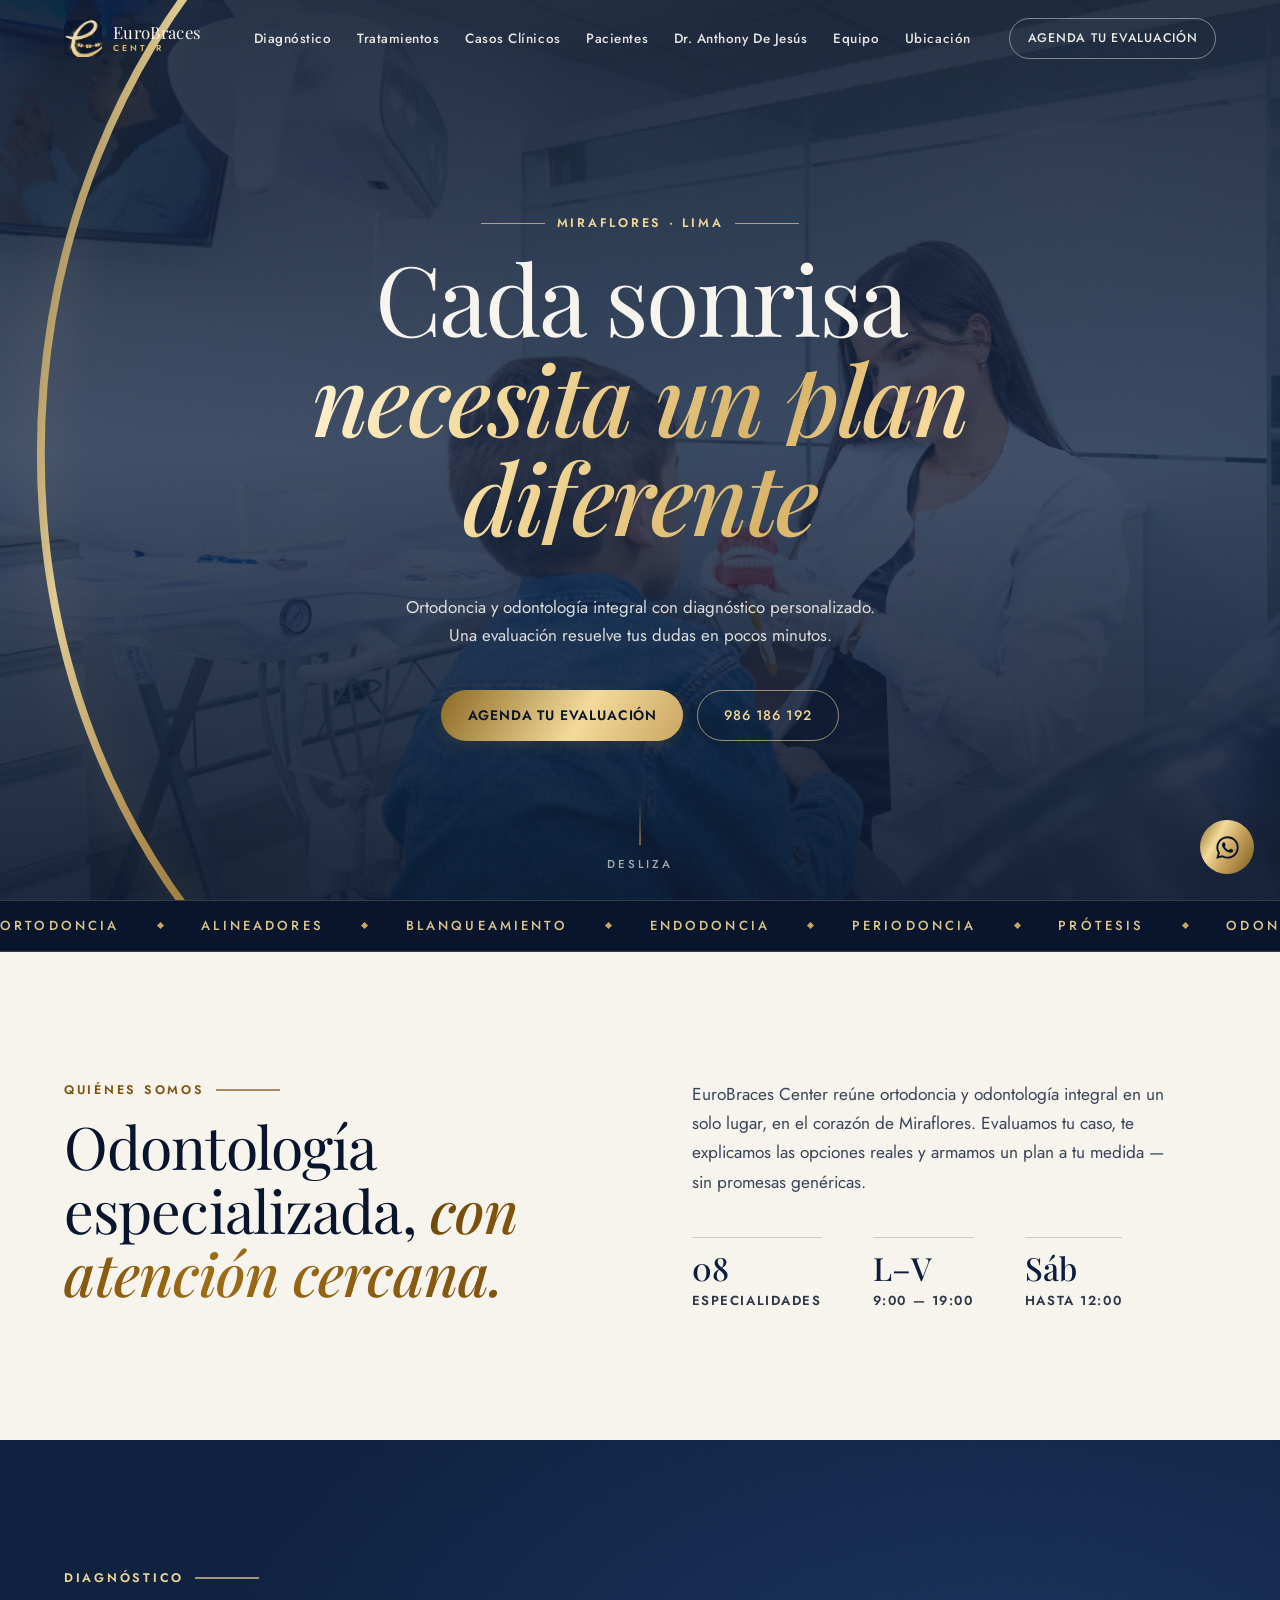
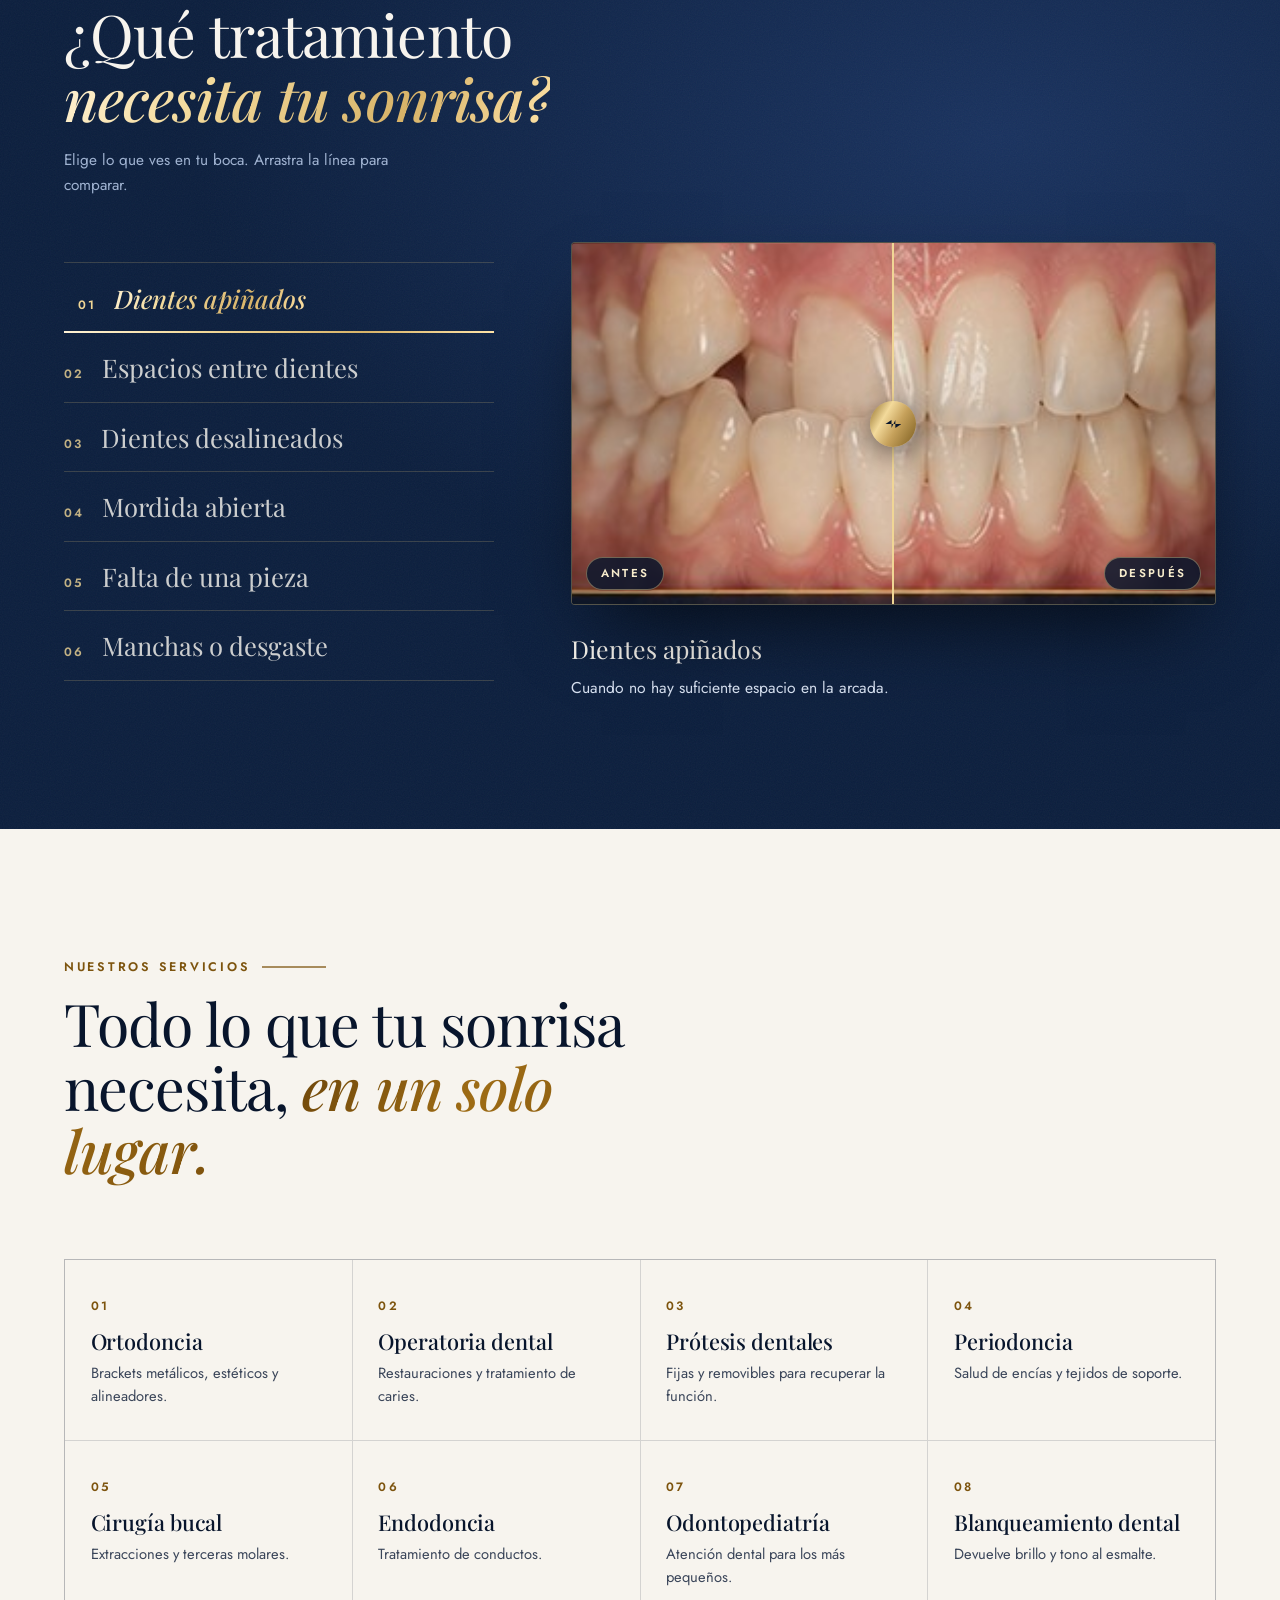
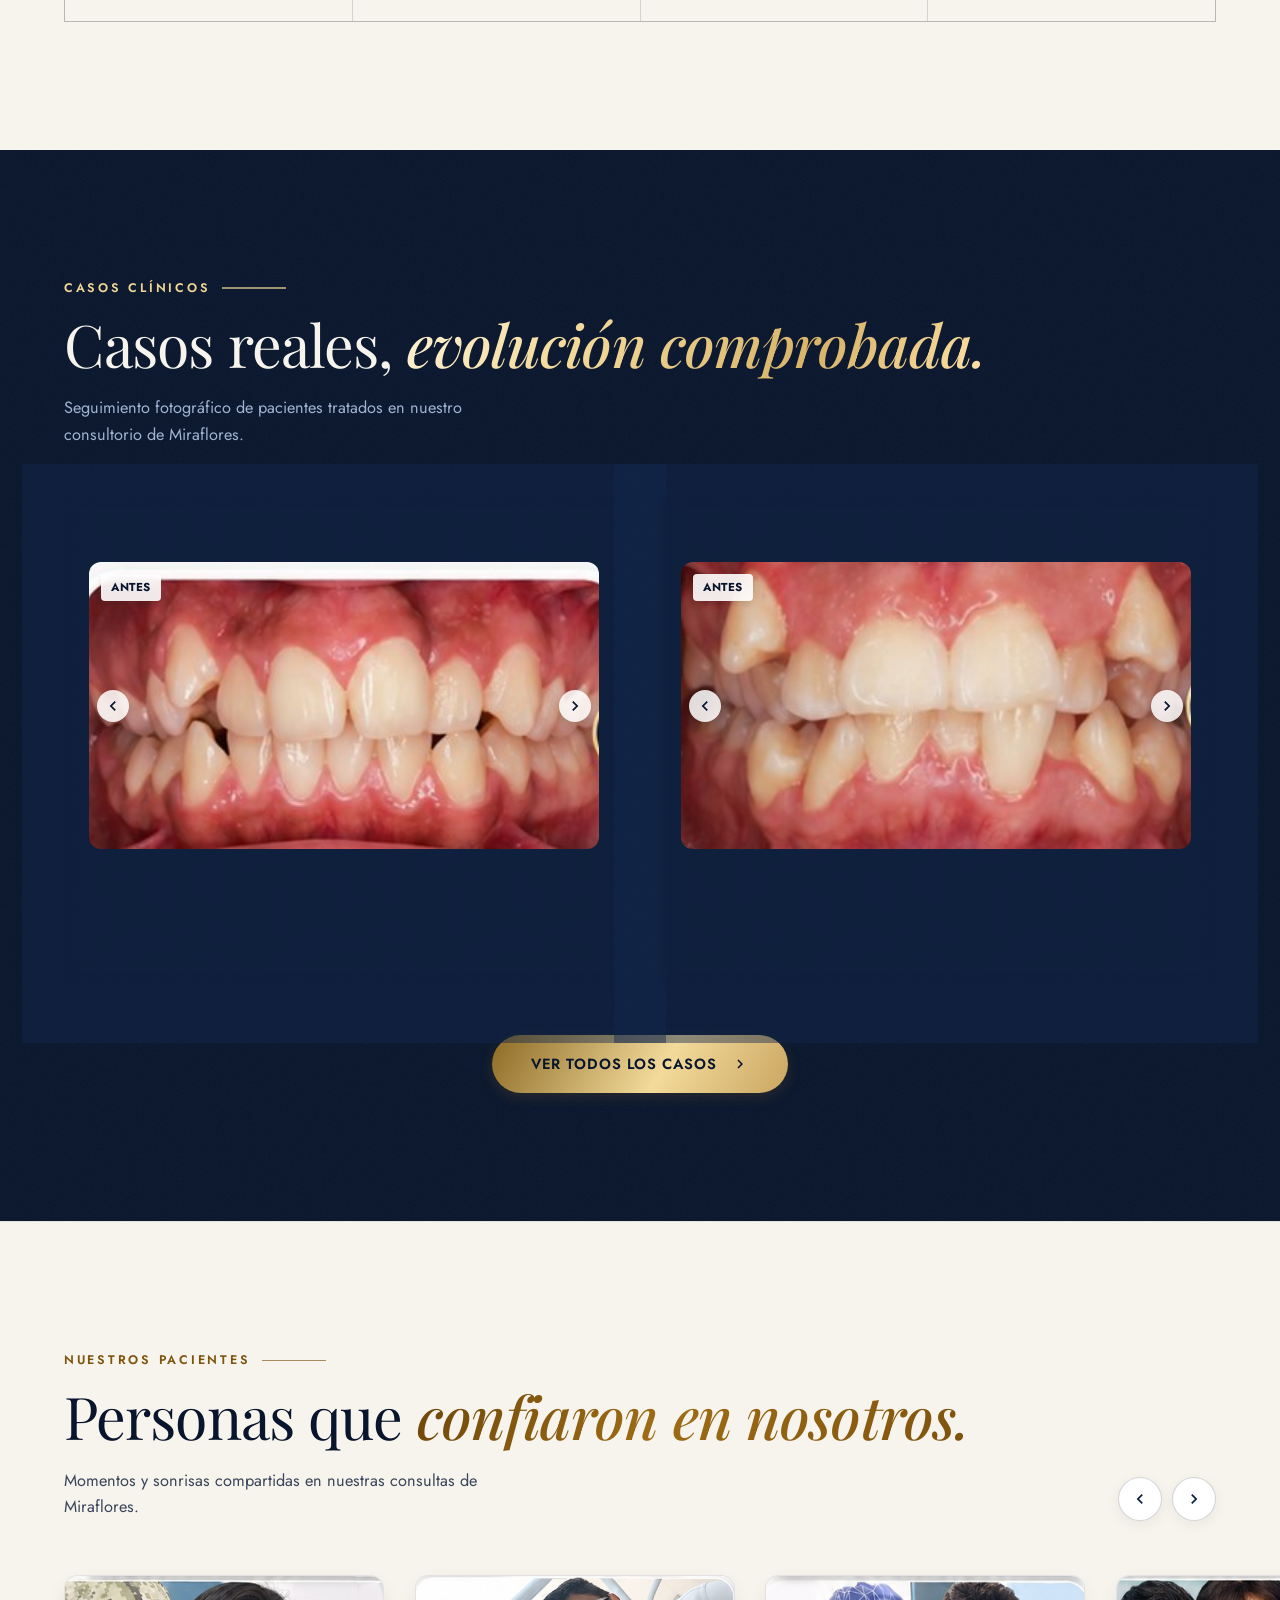
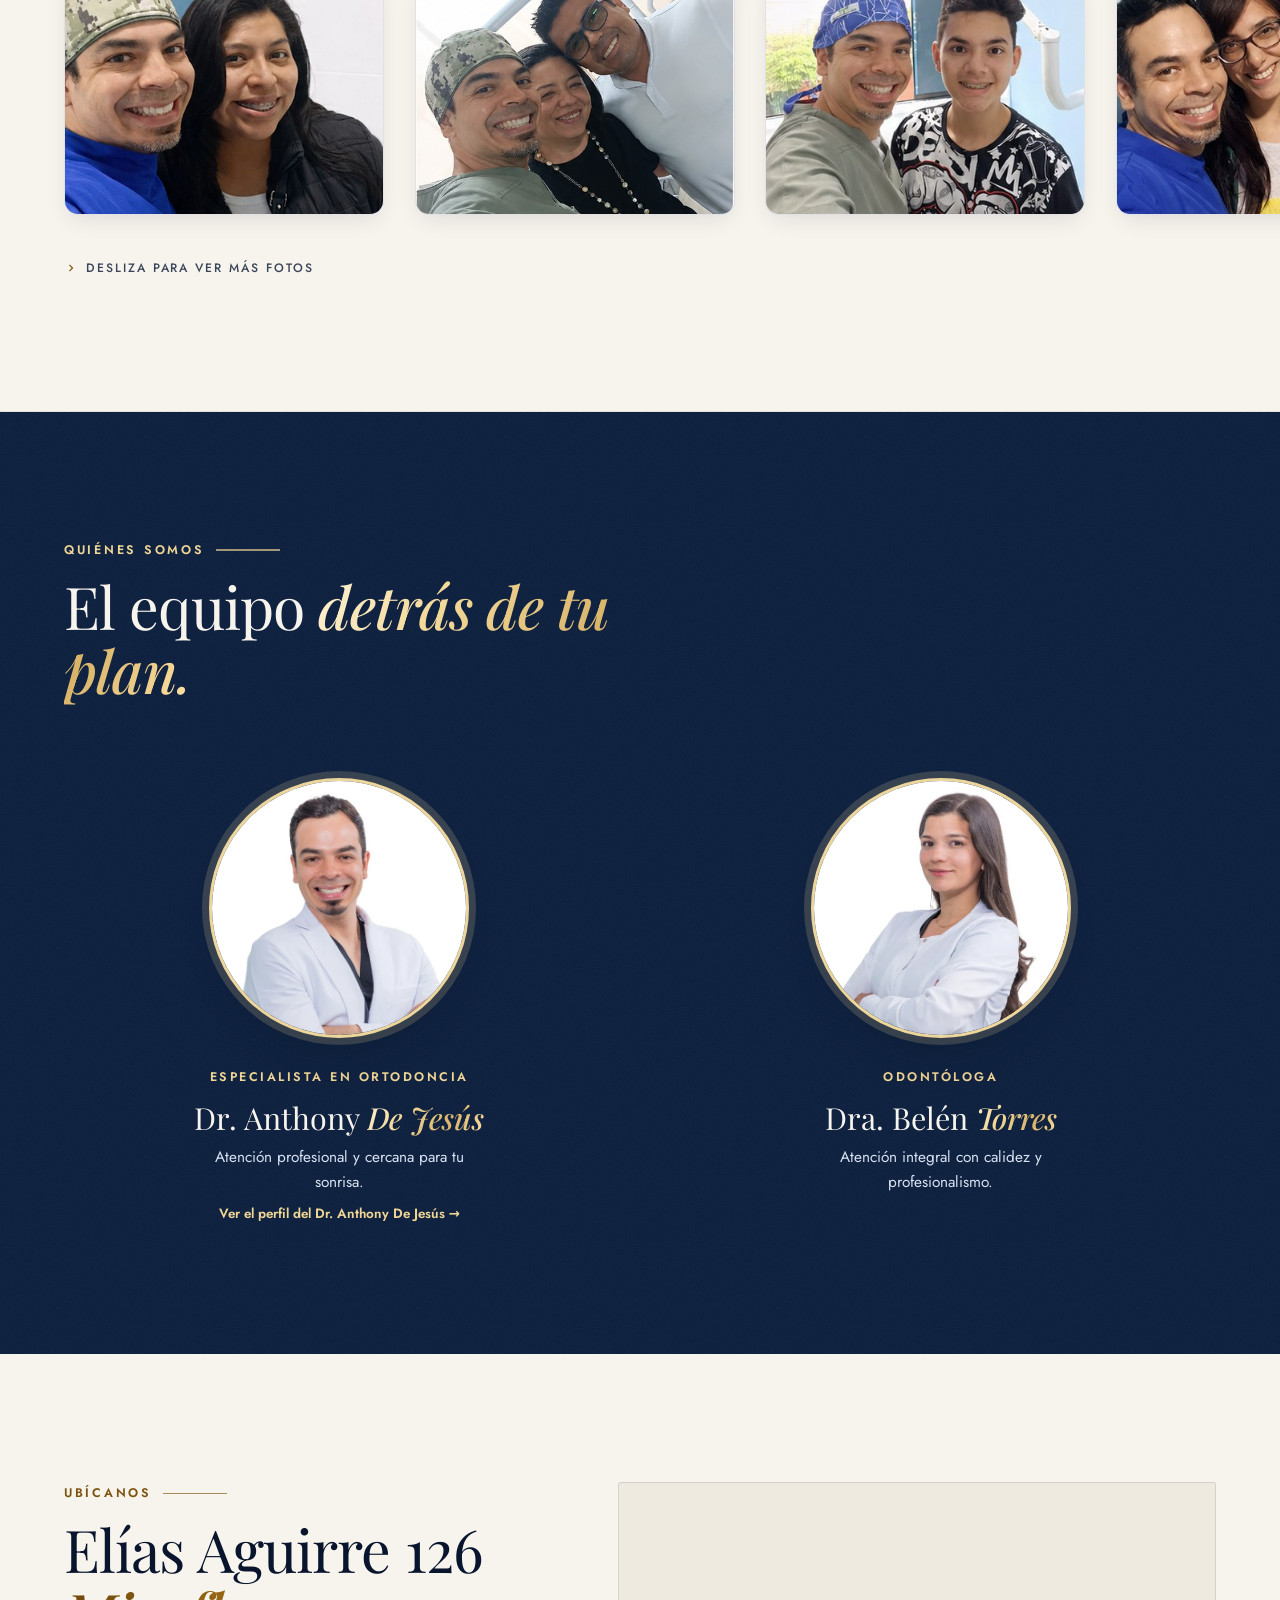
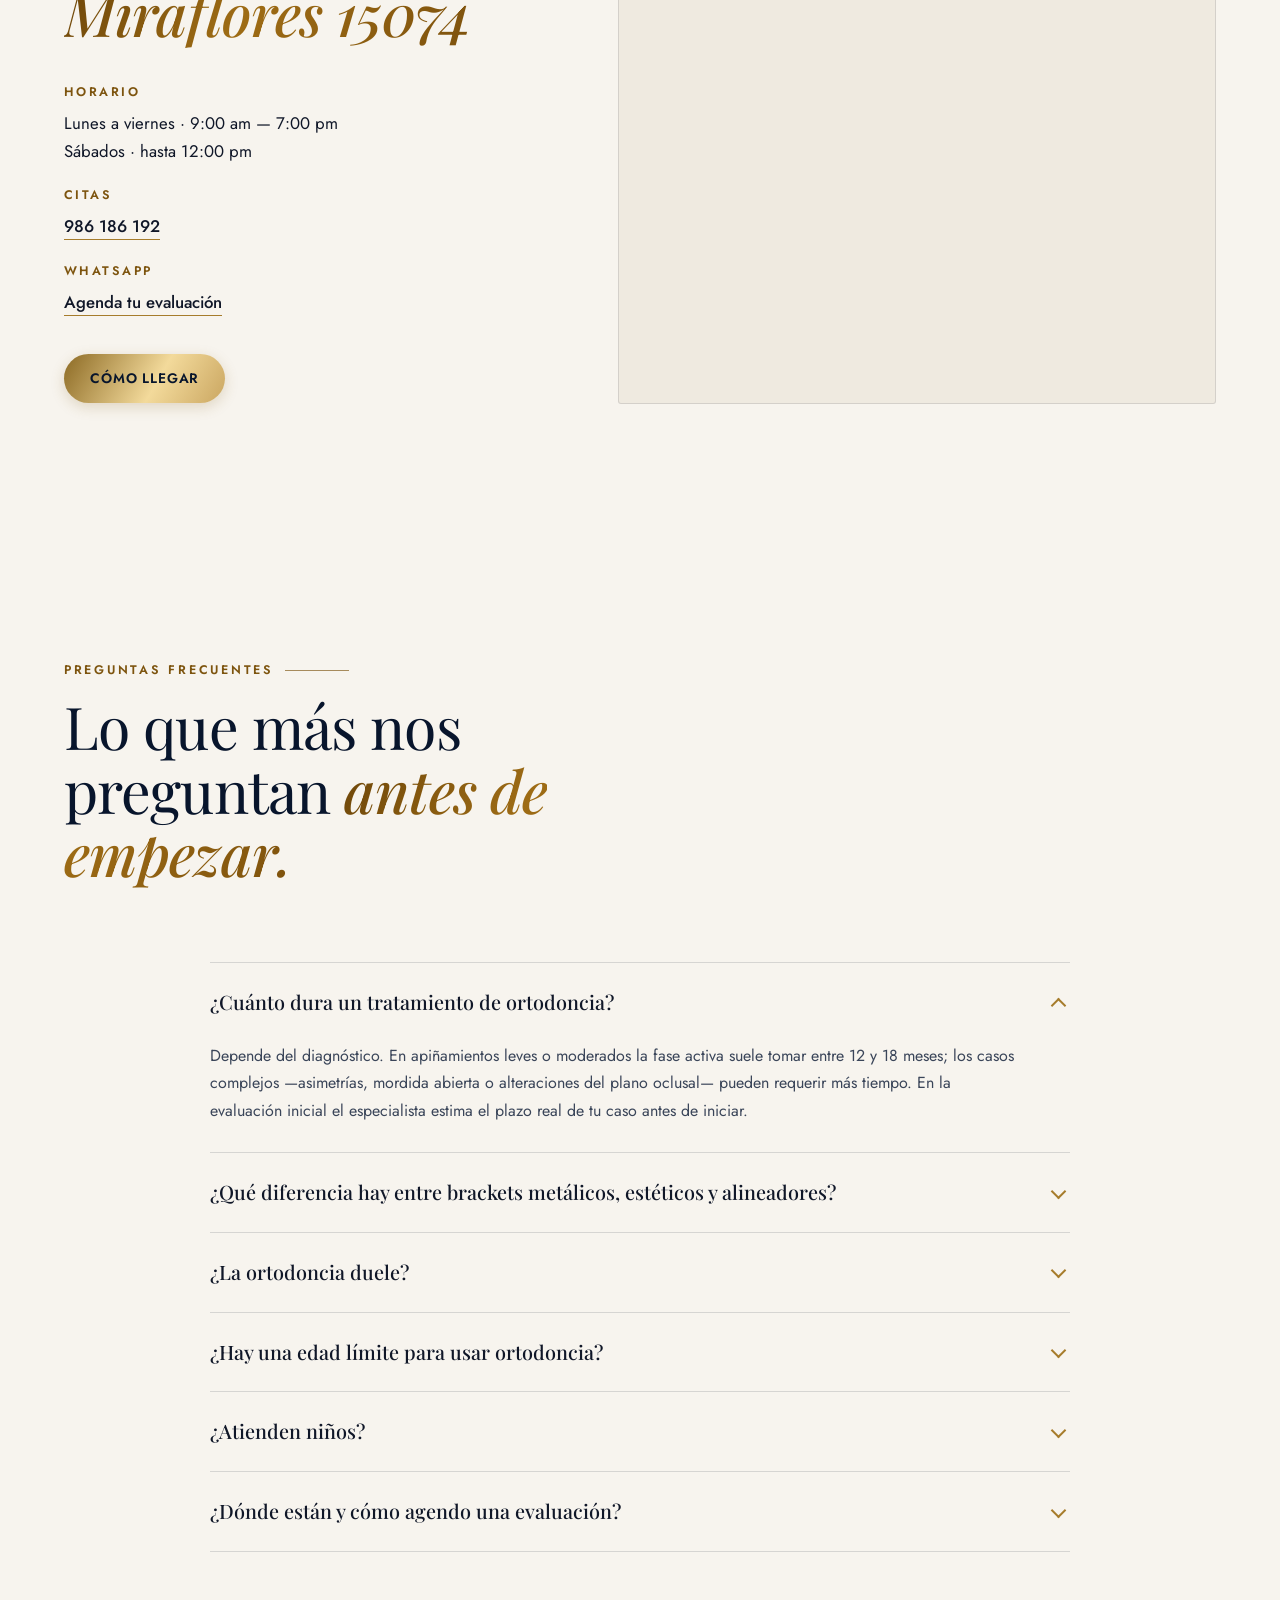
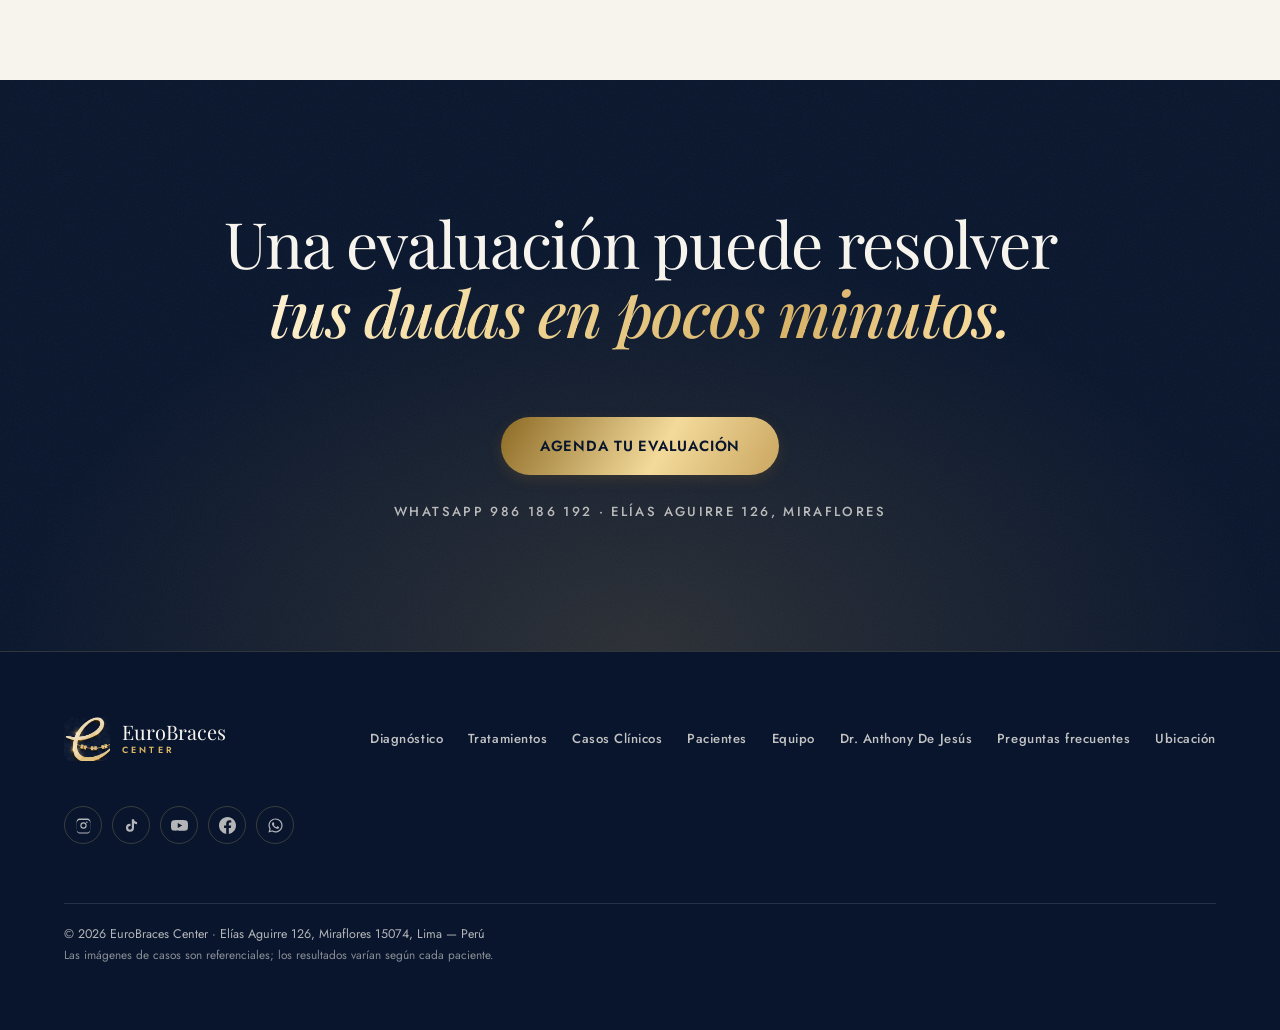
==== commit 75ecba7e: "fix(equipo): restaurar las fotos circulares del equipo Las fotos del equipo se veian como ovalos ver" ====
--- a/site/index.html
+++ b/site/index.html
@@ -51,7 +51,7 @@
 <link rel="preload" as="image" href="img/hero-portada.webp" fetchpriority="high">
 <link rel="preconnect" href="https://fonts.googleapis.com">
 <link rel="preconnect" href="https://fonts.gstatic.com" crossorigin>
-<link rel="stylesheet" href="css/style.css?v=6">
+<link rel="stylesheet" href="css/style.css?v=7">
 <link rel="stylesheet" href="https://fonts.googleapis.com/css2?family=Playfair+Display:ital,wght@0,400;0,500;0,600;1,400;1,500;1,600&family=Jost:ital,wght@0,300;0,400;0,500;0,600;1,400&display=swap" media="print" onload="this.media='all'">
 <noscript><link rel="stylesheet" href="https://fonts.googleapis.com/css2?family=Playfair+Display:ital,wght@0,400;0,500;0,600;1,400;1,500;1,600&family=Jost:ital,wght@0,300;0,400;0,500;0,600;1,400&display=swap"></noscript>
 <script>document.documentElement.classList.add('js');</script>
@@ -217,7 +217,7 @@
 <!-- ══════════ NAV ══════════ -->
 <header class="nav" id="nav">
   <a class="nav__brand" href="#top" aria-label="EuroBraces Center — inicio">
-    <img src="img/logo-navy.png" alt="" class="nav__mark" width="170" height="163">
+    <img src="img/logo-navy.png" alt="" class="nav__mark">
     <span class="nav__word">EuroBraces<em>Center</em></span>
   </a>
   <nav class="nav__links" id="navLinks">
@@ -327,8 +327,8 @@
 
     <figure class="diag__stage reveal">
       <div class="compare" id="compare">
-        <img class="compare__after"  id="cmpAfter"  src="img/ba-apinados-despues.jpg" alt="Después del tratamiento" width="960" height="720">
-        <img class="compare__before" id="cmpBefore" src="img/ba-apinados-antes.jpg" alt="Antes del tratamiento" width="960" height="720">
+        <img class="compare__after"  id="cmpAfter"  src="img/ba-apinados-despues.jpg" alt="Después del tratamiento">
+        <img class="compare__before" id="cmpBefore" src="img/ba-apinados-antes.jpg" alt="Antes del tratamiento">
         <span class="compare__tag compare__tag--a">Antes</span>
         <span class="compare__tag compare__tag--b">Después</span>
         <div class="compare__handle" id="cmpHandle" role="slider" tabindex="0"
@@ -395,11 +395,11 @@
             <div class="case-carousel" style="display:flex; flex-direction:row; flex-wrap:nowrap; aspect-ratio:16/9; background:var(--navy-900); border-radius:12px; overflow-x:auto; overflow-y:hidden; scroll-snap-type: x mandatory; width:100%;">
               <div class="case-carousel__item" style="flex: 0 0 100%; width: 100%; height: 100%; position: relative; scroll-snap-align: center;">
                 <span class="case-carousel__tag">Antes</span>
-                <img src="img/caso1-inicio.jpg" alt="Caso 1 al inicio del tratamiento" loading="lazy" decoding="async" width="329" height="190">
+                <img src="img/caso1-inicio.jpg" alt="Caso 1 al inicio del tratamiento" loading="lazy" decoding="async">
               </div>
               <div class="case-carousel__item" style="flex: 0 0 100%; width: 100%; height: 100%; position: relative; scroll-snap-align: center;">
                 <span class="case-carousel__tag">Después</span>
-                <img src="img/caso1-progreso.jpg" alt="Caso 1 en fase de alineación y progreso" loading="lazy" decoding="async" width="329" height="190">
+                <img src="img/caso1-progreso.jpg" alt="Caso 1 en fase de alineación y progreso" loading="lazy" decoding="async">
               </div>
             </div>
             <button class="carousel-btn carousel-btn--next" onclick="this.parentElement.querySelector('.case-carousel').scrollBy({left: 300, behavior: 'smooth'}); event.stopPropagation();" aria-label="Siguiente">
@@ -428,11 +428,11 @@
             <div class="case-carousel" style="display:flex; flex-direction:row; flex-wrap:nowrap; aspect-ratio:16/9; background:var(--navy-900); border-radius:12px; overflow-x:auto; overflow-y:hidden; scroll-snap-type: x mandatory; width:100%;">
               <div class="case-carousel__item" style="flex: 0 0 100%; width: 100%; height: 100%; position: relative; scroll-snap-align: center;">
                 <span class="case-carousel__tag">Antes</span>
-                <img src="img/caso2-inicio.jpg" alt="Caso 2 al inicio del tratamiento" loading="lazy" decoding="async" width="329" height="190">
+                <img src="img/caso2-inicio.jpg" alt="Caso 2 al inicio del tratamiento" loading="lazy" decoding="async">
               </div>
               <div class="case-carousel__item" style="flex: 0 0 100%; width: 100%; height: 100%; position: relative; scroll-snap-align: center;">
                 <span class="case-carousel__tag">Después</span>
-                <img src="img/caso2-progreso.jpg" alt="Caso 2 en fase de alineación y progreso" loading="lazy" decoding="async" width="329" height="190">
+                <img src="img/caso2-progreso.jpg" alt="Caso 2 en fase de alineación y progreso" loading="lazy" decoding="async">
               </div>
             </div>
             <button class="carousel-btn carousel-btn--next" onclick="this.parentElement.querySelector('.case-carousel').scrollBy({left: 300, behavior: 'smooth'}); event.stopPropagation();" aria-label="Siguiente">
@@ -479,19 +479,19 @@
   <div class="rail-container">
     <div class="rail rail--patients" id="rail-pacientes" tabindex="0" role="region" aria-label="Galería fotográfica de pacientes">
       <figure class="pac-card reveal">
-        <img src="img/pac-3.jpg" alt="Paciente atendido en EuroBraces Center" loading="lazy" decoding="async" width="640" height="800">
+        <img src="img/pac-3.jpg" alt="Paciente atendido en EuroBraces Center" loading="lazy" decoding="async">
       </figure>
       <figure class="pac-card reveal">
-        <img src="img/pac-1.jpg" alt="Pacientes de EuroBraces Center" loading="lazy" decoding="async" width="640" height="800">
+        <img src="img/pac-1.jpg" alt="Pacientes de EuroBraces Center" loading="lazy" decoding="async">
       </figure>
       <figure class="pac-card reveal">
-        <img src="img/pac-4.jpg" alt="Paciente de EuroBraces Center" loading="lazy" decoding="async" width="640" height="800">
+        <img src="img/pac-4.jpg" alt="Paciente de EuroBraces Center" loading="lazy" decoding="async">
       </figure>
       <figure class="pac-card reveal">
-        <img src="img/pac-5.jpg" alt="Paciente en consulta EuroBraces" loading="lazy" decoding="async" width="640" height="800">
+        <img src="img/pac-5.jpg" alt="Paciente en consulta EuroBraces" loading="lazy" decoding="async">
       </figure>
       <figure class="pac-card reveal">
-        <img src="img/pac-2.jpg" alt="Paciente de EuroBraces Center" loading="lazy" decoding="async" width="640" height="800">
+        <img src="img/pac-2.jpg" alt="Paciente de EuroBraces Center" loading="lazy" decoding="async">
       </figure>
     </div>
   </div>
@@ -511,7 +511,7 @@
     </header>
     <div class="team__grid">
       <a href="dr-anthony-de-jesus.html" class="member reveal member--link" style="text-decoration:none;cursor:pointer" aria-label="Ver perfil completo del Dr. Anthony De Jesús">
-        <img src="img/dr-anthony.jpg?v=3" alt="Dr. Anthony De Jesús, especialista en ortodoncia" width="560" height="560">
+        <img src="img/dr-anthony.jpg?v=3" alt="Dr. Anthony De Jesús, especialista en ortodoncia">
         <figcaption><span class="member__role">Especialista en Ortodoncia</span>
           <h3>Dr. Anthony <i>De Jesús</i></h3>
           <p>Atención profesional y cercana para tu sonrisa.</p>
@@ -519,7 +519,7 @@
         </figcaption>
       </a>
       <figure class="member reveal">
-        <img src="img/dra-belen.jpg?v=3" alt="Dra. Belén Torres, odontóloga" width="560" height="560">
+        <img src="img/dra-belen.jpg?v=3" alt="Dra. Belén Torres, odontóloga">
         <figcaption><span class="member__role">Odontóloga</span>
           <h3>Dra. Belén <i>Torres</i></h3>
           <p>Atención integral con calidez y profesionalismo.</p></figcaption>
@@ -699,7 +699,7 @@
 <footer class="foot">
   <div class="wrap foot__grid">
     <a class="foot__logo" href="#top" aria-label="EuroBraces Center — inicio">
-      <img src="img/logo-navy.png" alt="" width="170" height="163">
+      <img src="img/logo-navy.png" alt="">
       <span>EuroBraces<em>Center</em></span>
     </a>
     <nav class="foot__nav">
--- a/site/css/style.css
+++ b/site/css/style.css
@@ -484,7 +484,10 @@
 .team__grid{display:grid;grid-template-columns:1fr 1fr;gap:clamp(28px,4vw,60px)}
 .member{margin:0;text-align:center}
 .member img{
-  width:clamp(180px,22vw,260px);aspect-ratio:1/1;object-fit:cover;
+  /* height:auto es deliberado: sin el, un atributo height="" en el HTML
+     se aplica como presentational hint y anula el aspect-ratio, deformando
+     el circulo en un ovalo. */
+  width:clamp(180px,22vw,260px);height:auto;aspect-ratio:1/1;object-fit:cover;
   border-radius:50%;display:block;margin:0 auto;background:#fff;
   border:3px solid var(--gold-300);
   box-shadow:0 0 0 7px rgba(240,214,149,.18),0 24px 46px -18px rgba(8,21,44,.55);
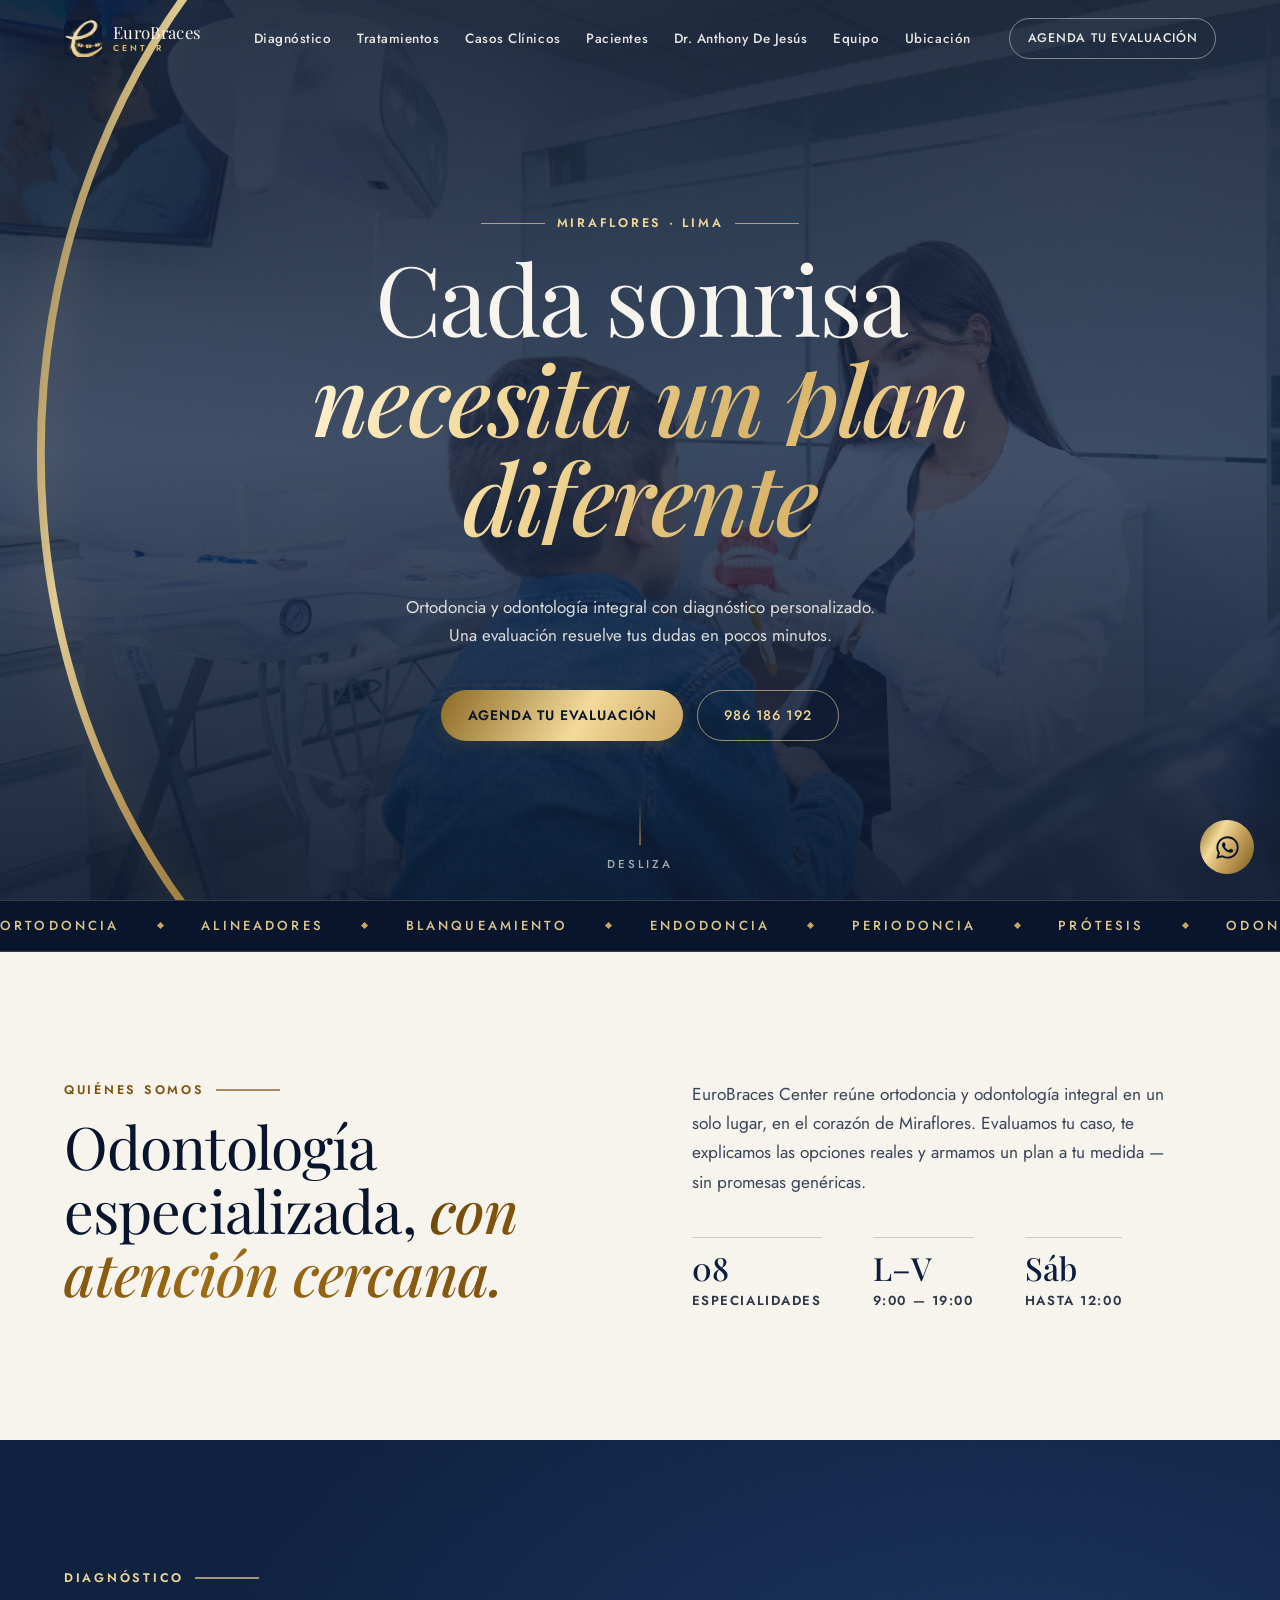
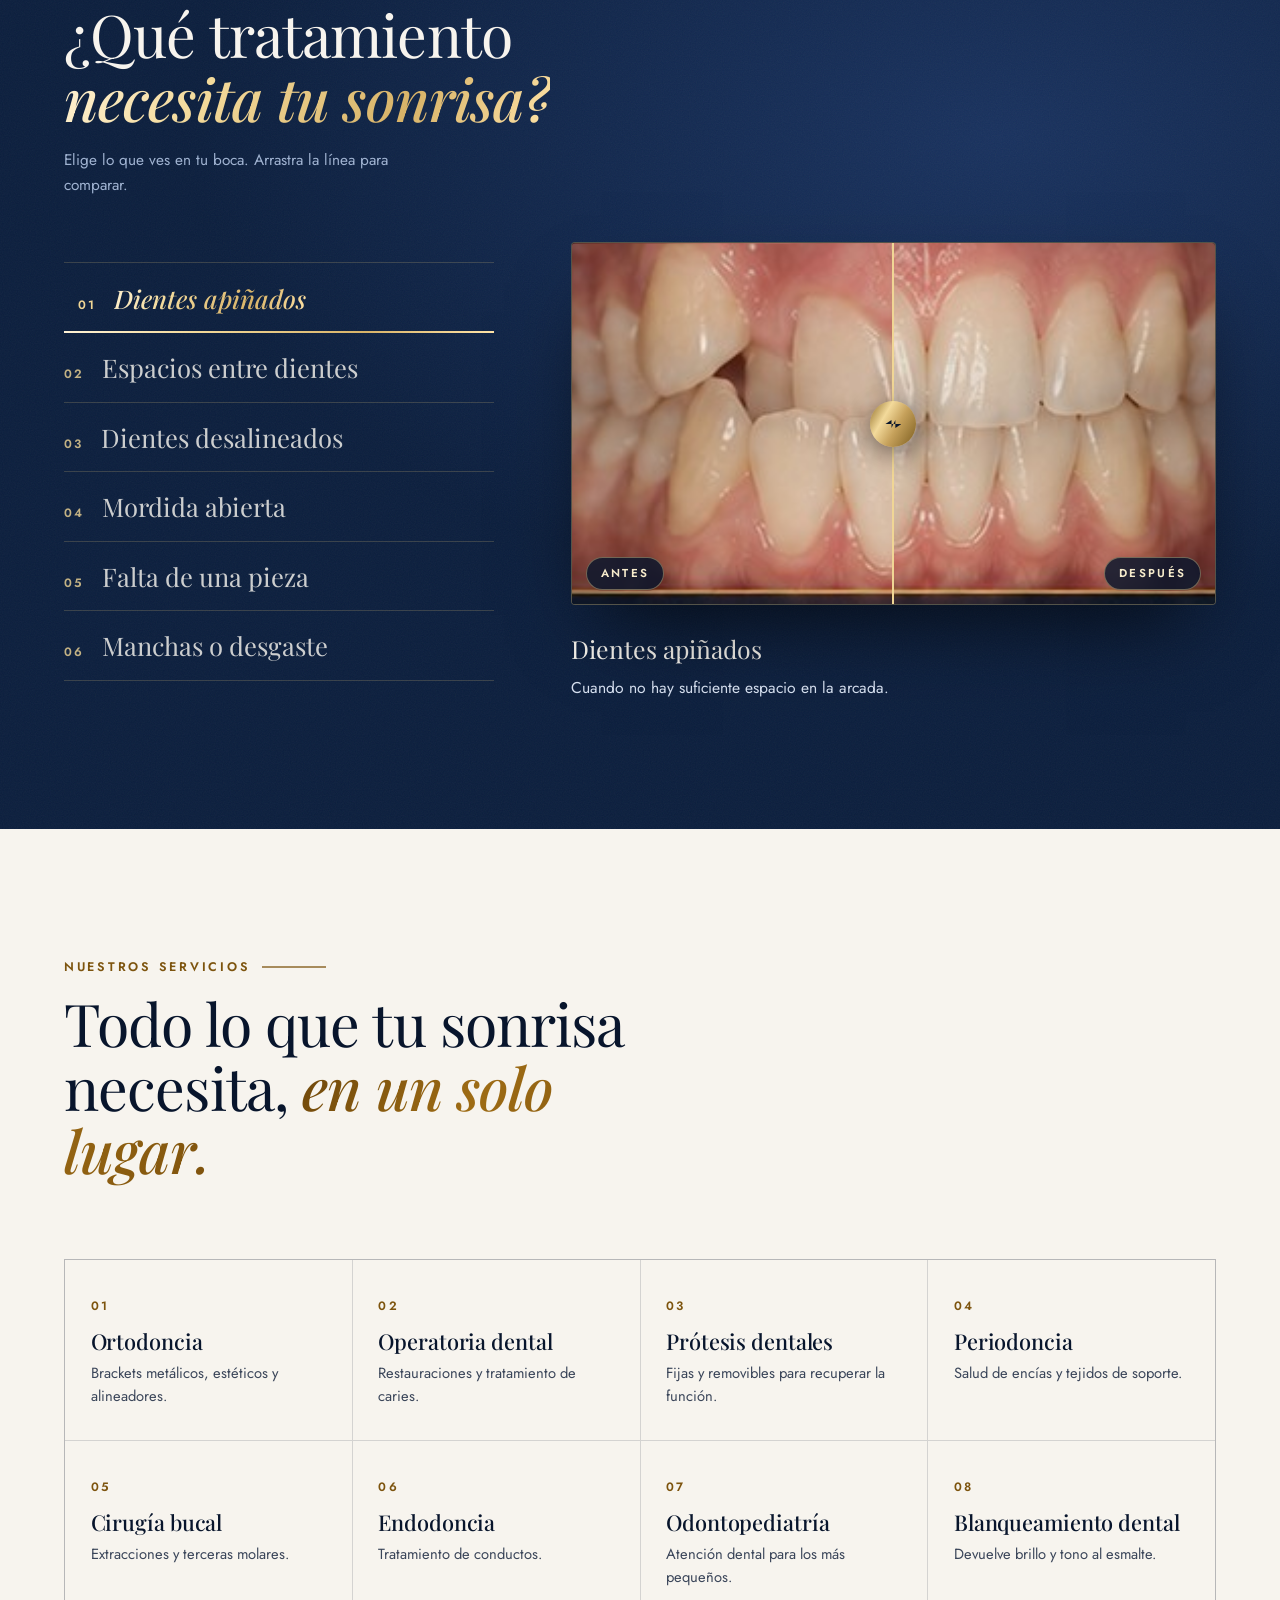
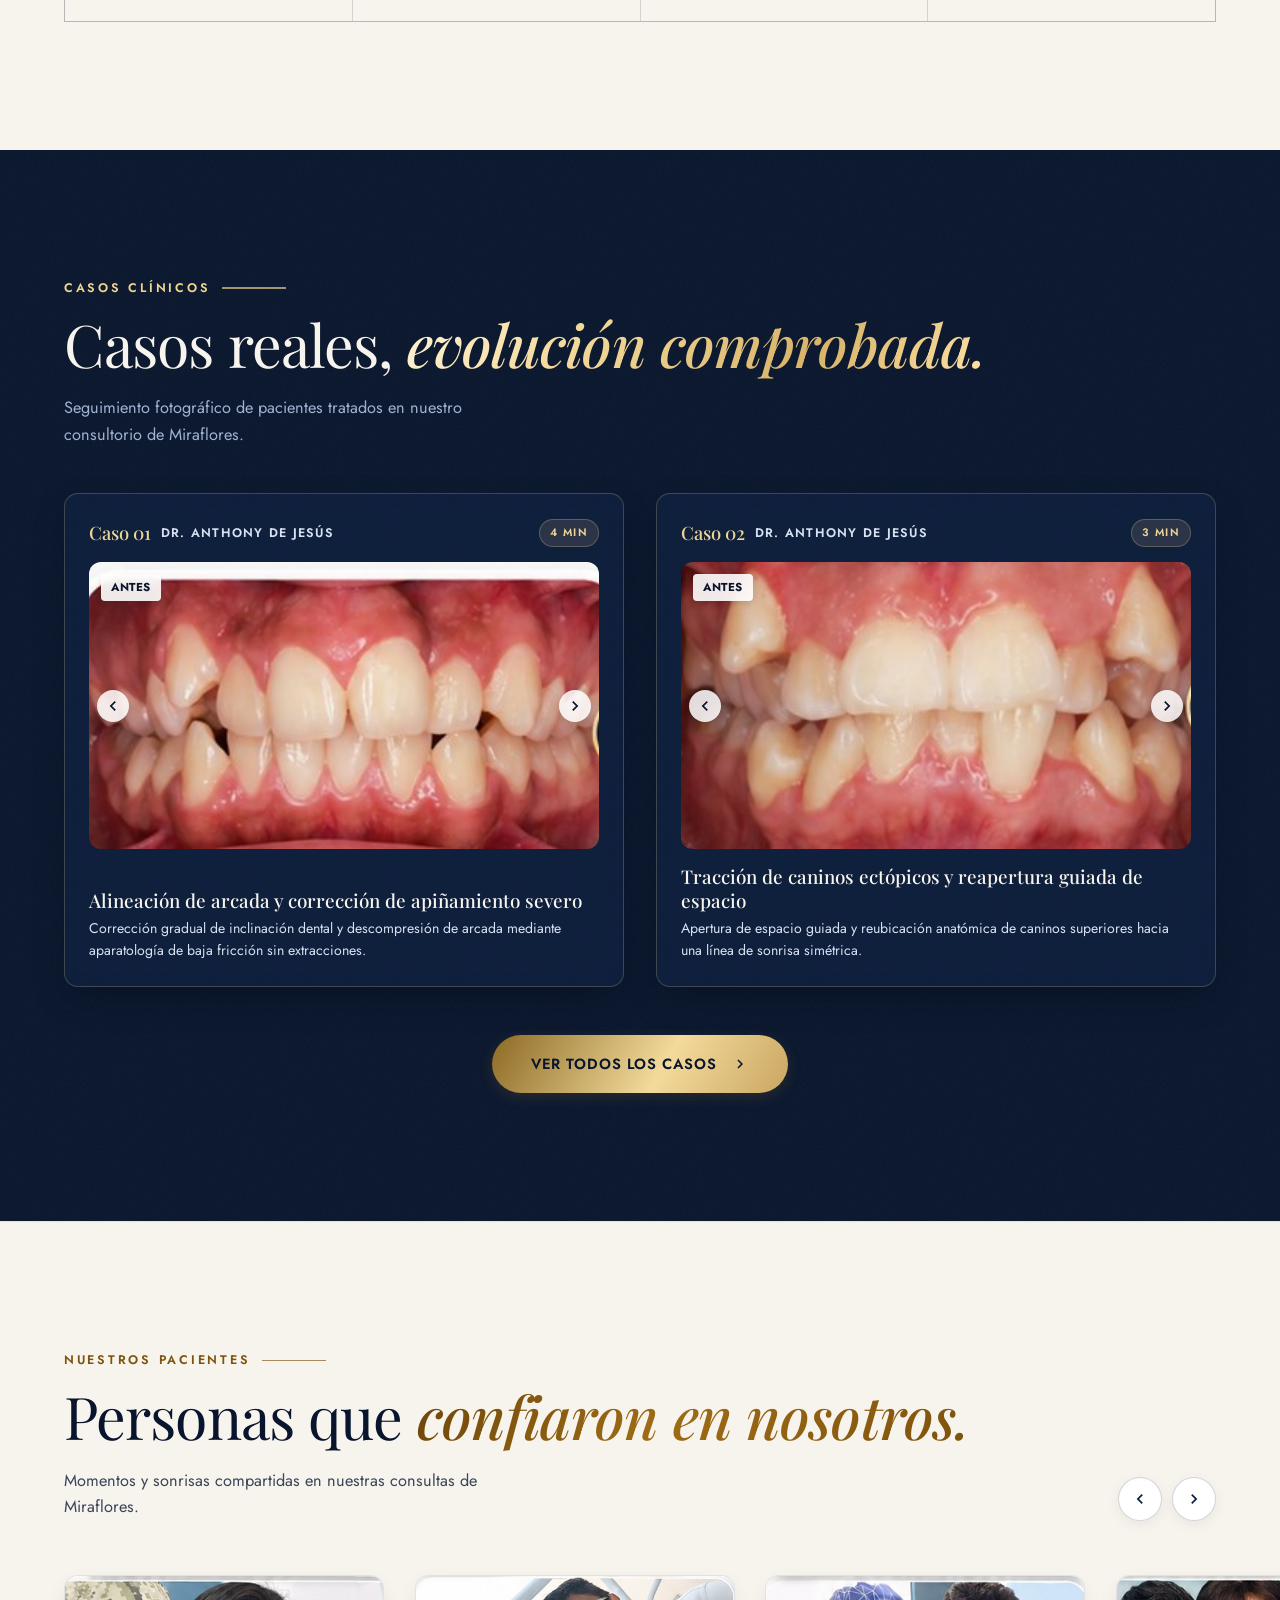
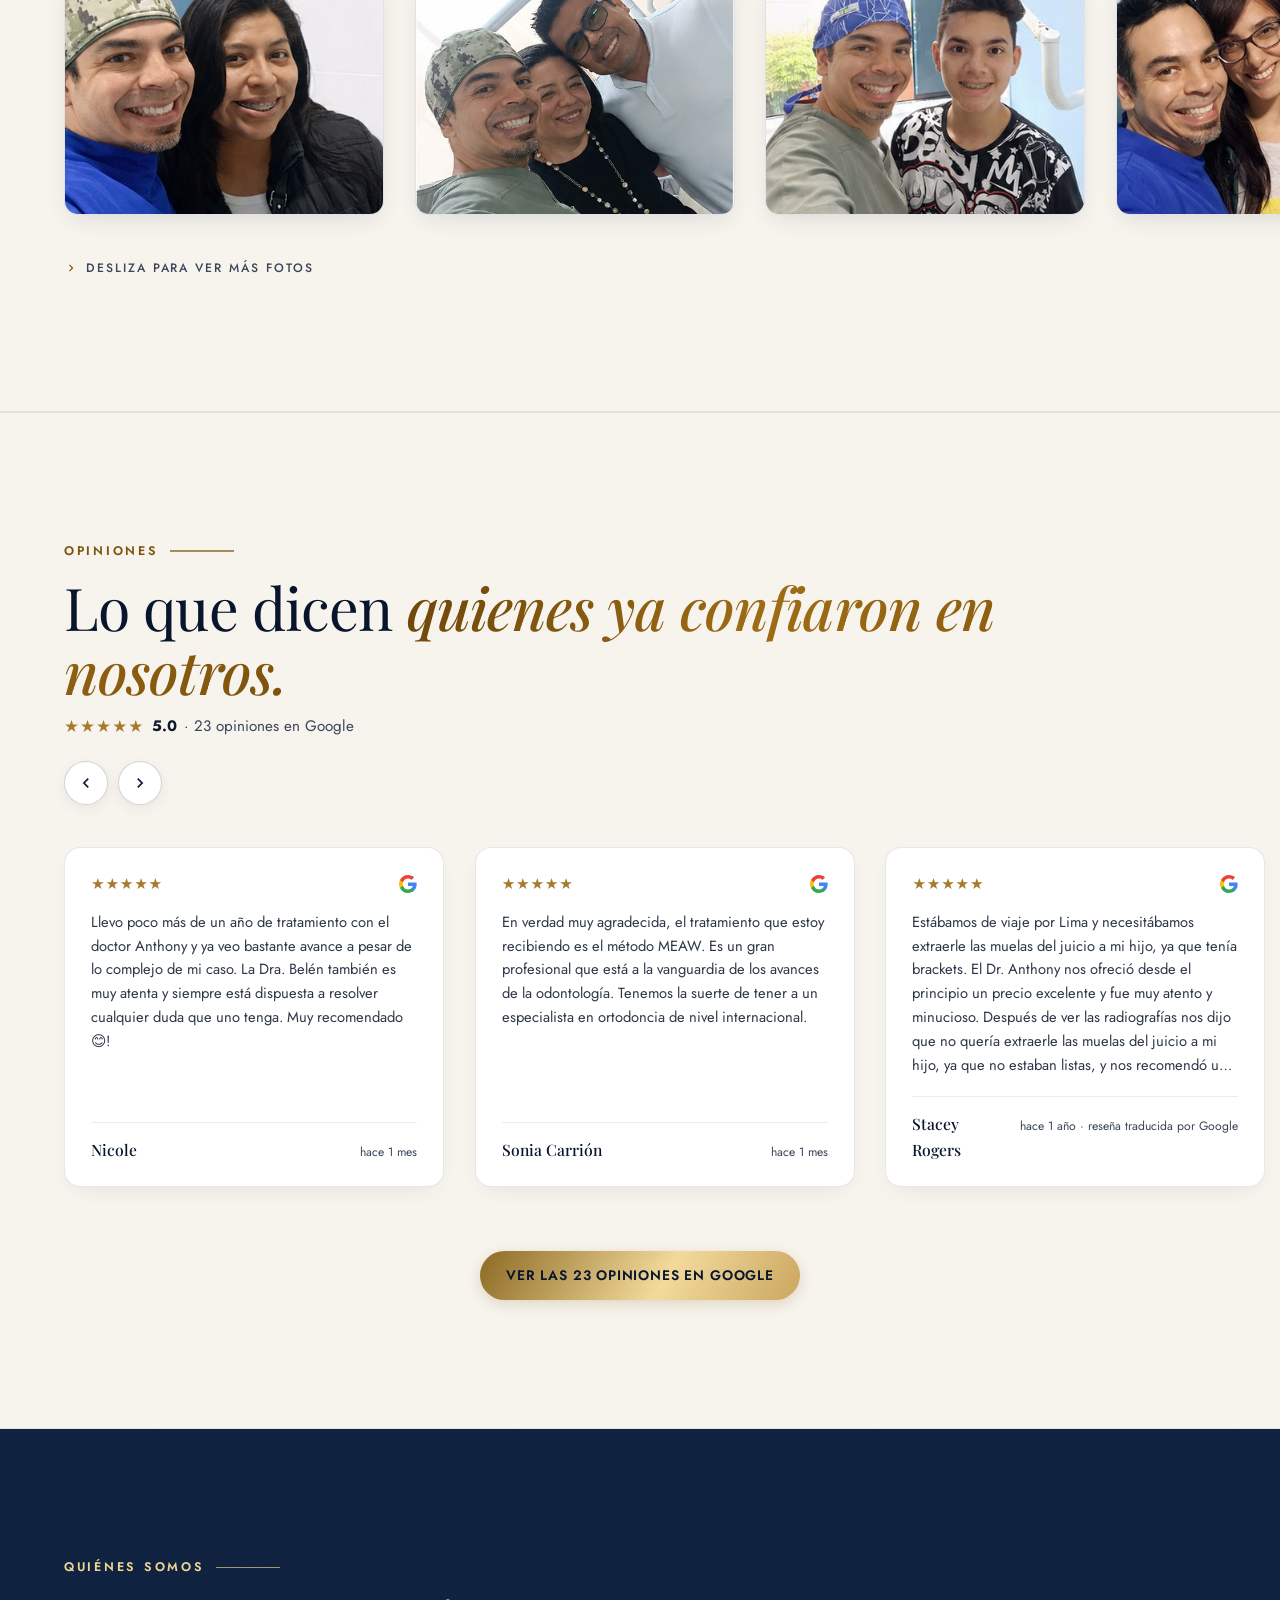
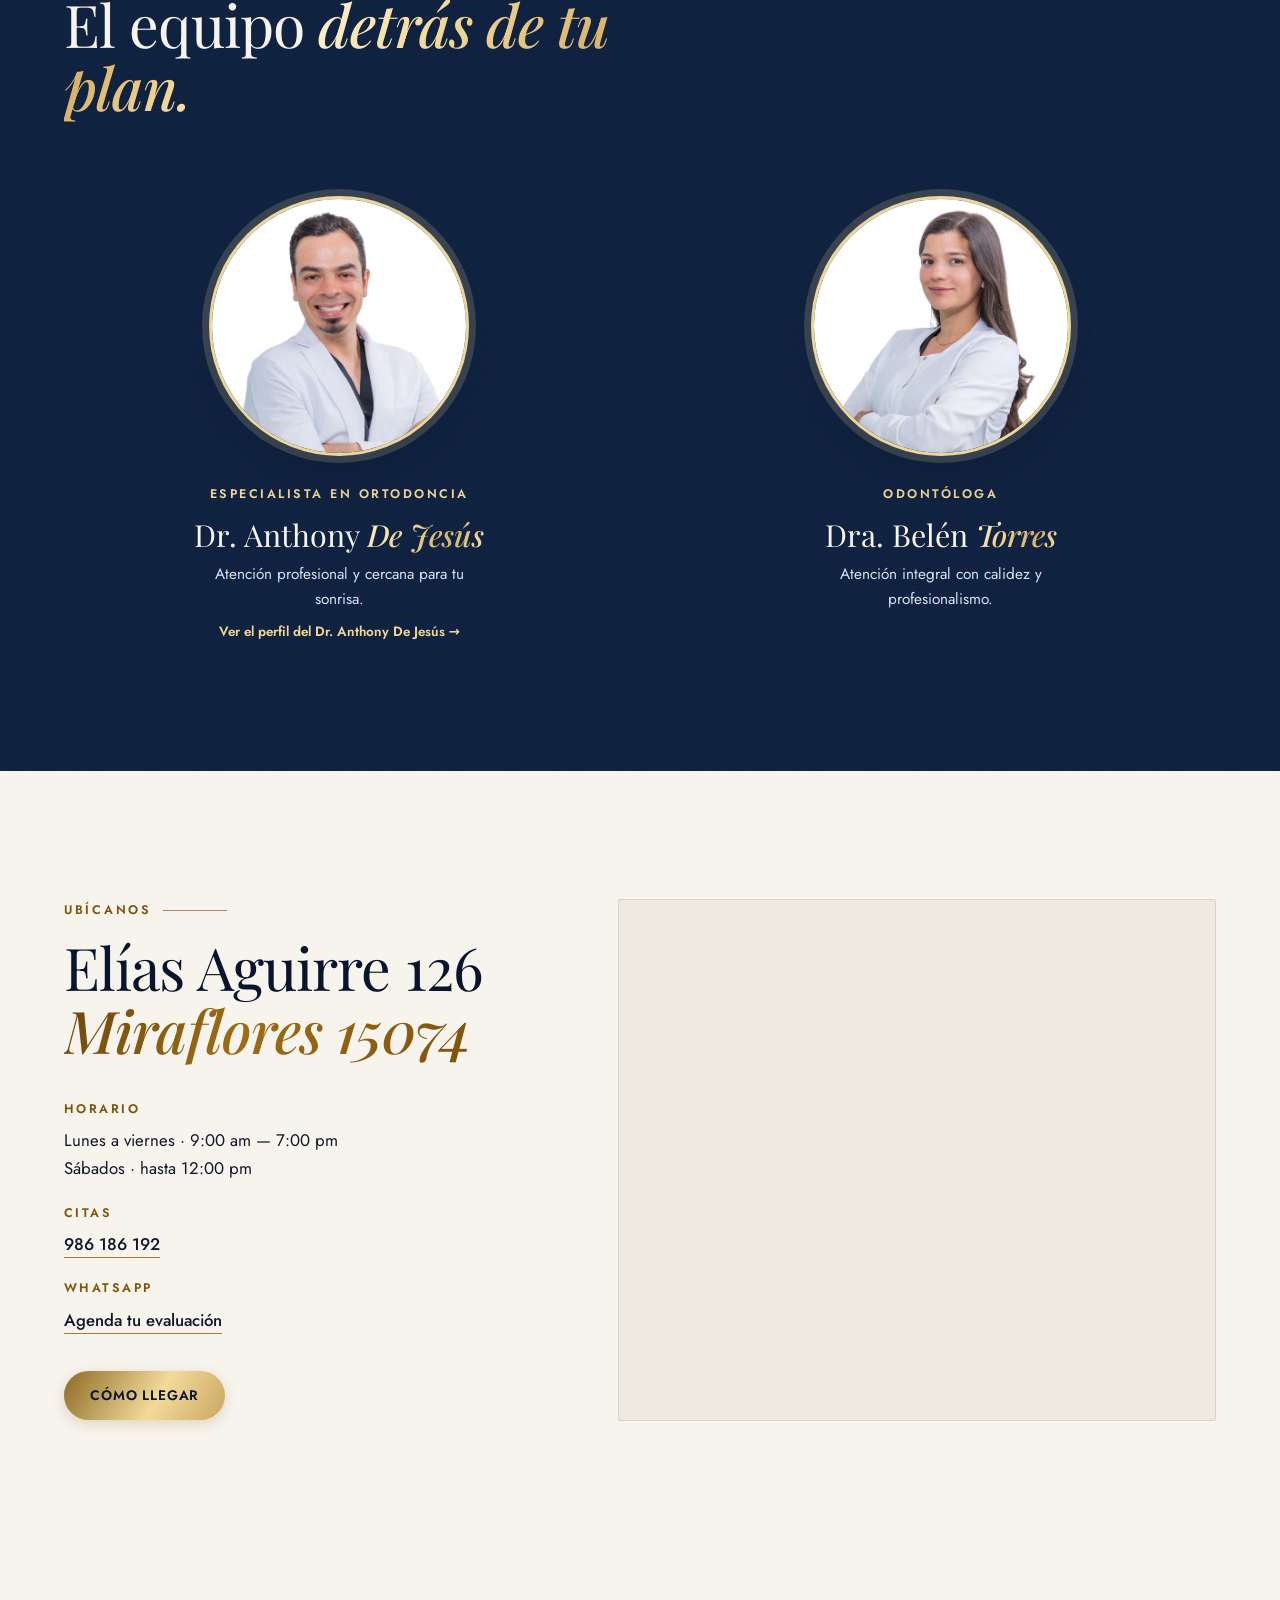
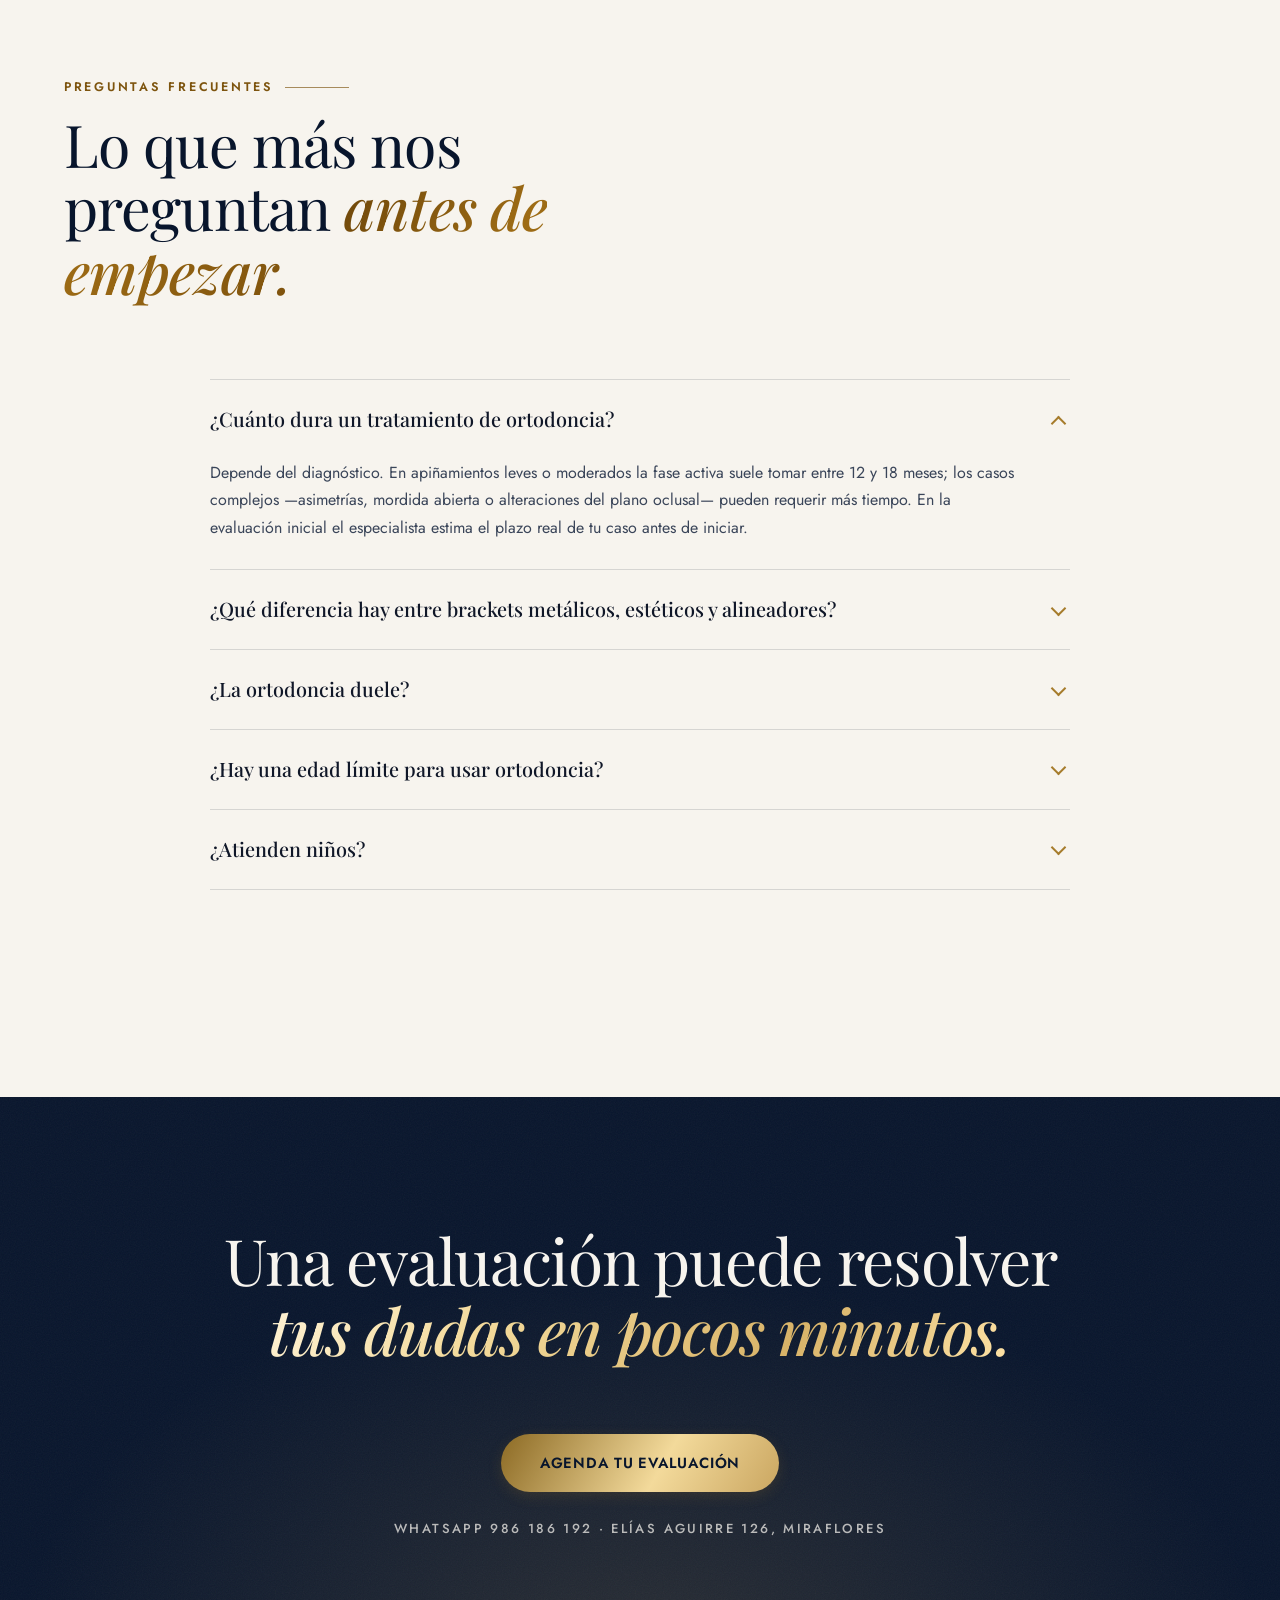
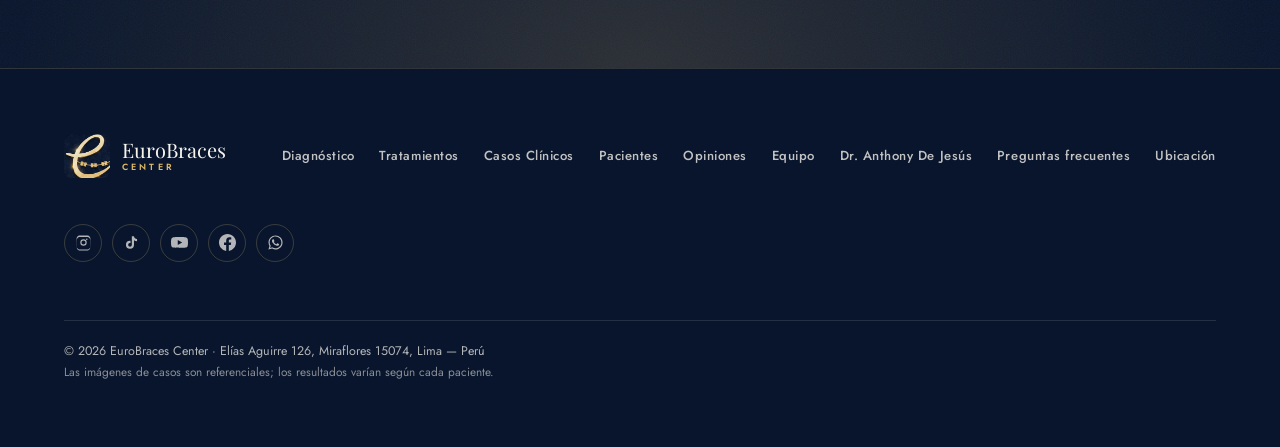
==== commit 61623988: "feat(opiniones): seccion de opiniones de Google en la home La ficha de Google tiene 23 opiniones de " ====
--- a/site/index.html
+++ b/site/index.html
@@ -51,7 +51,7 @@
 <link rel="preload" as="image" href="img/hero-portada.webp" fetchpriority="high">
 <link rel="preconnect" href="https://fonts.googleapis.com">
 <link rel="preconnect" href="https://fonts.gstatic.com" crossorigin>
-<link rel="stylesheet" href="css/style.css?v=7">
+<link rel="stylesheet" href="css/style.css?v=8">
 <link rel="stylesheet" href="https://fonts.googleapis.com/css2?family=Playfair+Display:ital,wght@0,400;0,500;0,600;1,400;1,500;1,600&family=Jost:ital,wght@0,300;0,400;0,500;0,600;1,400&display=swap" media="print" onload="this.media='all'">
 <noscript><link rel="stylesheet" href="https://fonts.googleapis.com/css2?family=Playfair+Display:ital,wght@0,400;0,500;0,600;1,400;1,500;1,600&family=Jost:ital,wght@0,300;0,400;0,500;0,600;1,400&display=swap"></noscript>
 <script>document.documentElement.classList.add('js');</script>
@@ -501,6 +501,191 @@
   </div>
 </section>
 
+<!-- ══════════ OPINIONES (Google) ══════════
+     Sin datos estructurados Review/AggregateRating a propósito: Google declaró
+     inelegibles para el rich result de estrellas las reseñas que un negocio
+     publica sobre sí mismo en su propio sitio (aunque sean reales y verificables).
+     Las estrellas ya se muestran de forma legítima en la ficha de Google Business
+     Profile; esta sección es para conversión en la web, no para posicionamiento. -->
+<section class="revs" id="opiniones">
+  <div class="wrap">
+    <div class="revs__header-row reveal">
+      <div>
+        <p class="eyebrow">Opiniones</p>
+        <h2 class="h2">Lo que dicen <i>quienes ya confiaron en nosotros.</i></h2>
+        <div class="revs__rating">
+          <span class="revs__stars" aria-hidden="true">★★★★★</span>
+          <strong>5.0</strong>
+          <span>· 23 opiniones en Google</span>
+        </div>
+      </div>
+      <div class="revs__controls" aria-label="Navegación de opiniones">
+        <button class="pacs__nav-btn pacs__nav-btn--prev" data-target="rail-resenas" aria-label="Ver opinión anterior">
+          <svg viewBox="0 0 24 24" aria-hidden="true"><path fill="currentColor" d="M15.41 7.41L14 6l-6 6 6 6 1.41-1.41L10.83 12z"/></svg>
+        </button>
+        <button class="pacs__nav-btn pacs__nav-btn--next" data-target="rail-resenas" aria-label="Ver opinión siguiente">
+          <svg viewBox="0 0 24 24" aria-hidden="true"><path fill="currentColor" d="M10 6L8.59 7.41 13.17 12l-4.58 4.59L10 18l6-6z"/></svg>
+        </button>
+      </div>
+    </div>
+  </div>
+
+  <div class="rail-container">
+    <div class="rail rail--reviews" id="rail-resenas" tabindex="0" role="region" aria-label="Opiniones de pacientes en Google">
+      <!-- Contenido base rastreable (mejora progresiva): JavaScript lo reemplaza con
+           las opiniones vigentes de BlogStore/Supabase; si el script o la API fallan,
+           Googlebot y los usuarios sin JS siguen viendo estas 12 opiniones reales. -->
+      <a class="review-card reveal" href="https://share.google/ssI9ONH6ydCvuKSHY" target="_blank" rel="noopener" aria-label="Leer la opinión original de Nicole en Google">
+        <div class="review-card__head">
+          <span class="review-card__stars" aria-hidden="true">★★★★★</span>
+          <svg class="review-card__g" viewBox="0 0 24 24" aria-hidden="true"><path fill="#4285F4" d="M23.49 12.27c0-.79-.07-1.54-.19-2.27H12v4.51h6.47a5.54 5.54 0 0 1-2.4 3.63v3.02h3.88c2.27-2.09 3.58-5.17 3.58-8.89z"/><path fill="#34A853" d="M12 24c3.24 0 5.95-1.08 7.93-2.91l-3.88-3.02c-1.08.72-2.45 1.15-4.05 1.15-3.11 0-5.75-2.1-6.69-4.92H1.32v3.09A12 12 0 0 0 12 24z"/><path fill="#FBBC05" d="M5.31 14.3A7.2 7.2 0 0 1 4.93 12c0-.8.14-1.57.38-2.3V6.61H1.32A12 12 0 0 0 0 12c0 1.94.46 3.77 1.32 5.39l3.99-3.09z"/><path fill="#EA4335" d="M12 4.75c1.77 0 3.35.61 4.6 1.8l3.44-3.44C17.95 1.19 15.24 0 12 0 7.31 0 3.26 2.69 1.32 6.61l3.99 3.09C6.25 6.86 8.89 4.75 12 4.75z"/></svg>
+        </div>
+        <blockquote class="review-card__text">Llevo poco más de un año de tratamiento con el doctor Anthony y ya veo bastante avance a pesar de lo complejo de mi caso. La Dra. Belén también es muy atenta y siempre está dispuesta a resolver cualquier duda que uno tenga. Muy recomendado 😊!</blockquote>
+        <footer class="review-card__foot">
+          <span class="review-card__author">Nicole</span>
+          <span class="review-card__date">hace 1 mes</span>
+        </footer>
+      </a>
+
+      <a class="review-card reveal" href="https://share.google/obrSynRaWENhN2HiB" target="_blank" rel="noopener" aria-label="Leer la opinión original de Sonia Carrión en Google">
+        <div class="review-card__head">
+          <span class="review-card__stars" aria-hidden="true">★★★★★</span>
+          <svg class="review-card__g" viewBox="0 0 24 24" aria-hidden="true"><path fill="#4285F4" d="M23.49 12.27c0-.79-.07-1.54-.19-2.27H12v4.51h6.47a5.54 5.54 0 0 1-2.4 3.63v3.02h3.88c2.27-2.09 3.58-5.17 3.58-8.89z"/><path fill="#34A853" d="M12 24c3.24 0 5.95-1.08 7.93-2.91l-3.88-3.02c-1.08.72-2.45 1.15-4.05 1.15-3.11 0-5.75-2.1-6.69-4.92H1.32v3.09A12 12 0 0 0 12 24z"/><path fill="#FBBC05" d="M5.31 14.3A7.2 7.2 0 0 1 4.93 12c0-.8.14-1.57.38-2.3V6.61H1.32A12 12 0 0 0 0 12c0 1.94.46 3.77 1.32 5.39l3.99-3.09z"/><path fill="#EA4335" d="M12 4.75c1.77 0 3.35.61 4.6 1.8l3.44-3.44C17.95 1.19 15.24 0 12 0 7.31 0 3.26 2.69 1.32 6.61l3.99 3.09C6.25 6.86 8.89 4.75 12 4.75z"/></svg>
+        </div>
+        <blockquote class="review-card__text">En verdad muy agradecida, el tratamiento que estoy recibiendo es el método MEAW. Es un gran profesional que está a la vanguardia de los avances de la odontología. Tenemos la suerte de tener a un especialista en ortodoncia de nivel internacional.</blockquote>
+        <footer class="review-card__foot">
+          <span class="review-card__author">Sonia Carrión</span>
+          <span class="review-card__date">hace 1 mes</span>
+        </footer>
+      </a>
+
+      <a class="review-card reveal" href="https://share.google/yIoIWQtunQdknKBHL" target="_blank" rel="noopener" aria-label="Leer la opinión original de Stacey Rogers en Google">
+        <div class="review-card__head">
+          <span class="review-card__stars" aria-hidden="true">★★★★★</span>
+          <svg class="review-card__g" viewBox="0 0 24 24" aria-hidden="true"><path fill="#4285F4" d="M23.49 12.27c0-.79-.07-1.54-.19-2.27H12v4.51h6.47a5.54 5.54 0 0 1-2.4 3.63v3.02h3.88c2.27-2.09 3.58-5.17 3.58-8.89z"/><path fill="#34A853" d="M12 24c3.24 0 5.95-1.08 7.93-2.91l-3.88-3.02c-1.08.72-2.45 1.15-4.05 1.15-3.11 0-5.75-2.1-6.69-4.92H1.32v3.09A12 12 0 0 0 12 24z"/><path fill="#FBBC05" d="M5.31 14.3A7.2 7.2 0 0 1 4.93 12c0-.8.14-1.57.38-2.3V6.61H1.32A12 12 0 0 0 0 12c0 1.94.46 3.77 1.32 5.39l3.99-3.09z"/><path fill="#EA4335" d="M12 4.75c1.77 0 3.35.61 4.6 1.8l3.44-3.44C17.95 1.19 15.24 0 12 0 7.31 0 3.26 2.69 1.32 6.61l3.99 3.09C6.25 6.86 8.89 4.75 12 4.75z"/></svg>
+        </div>
+        <blockquote class="review-card__text">Estábamos de viaje por Lima y necesitábamos extraerle las muelas del juicio a mi hijo, ya que tenía brackets. El Dr. Anthony nos ofreció desde el principio un precio excelente y fue muy atento y minucioso. Después de ver las radiografías nos dijo que no quería extraerle las muelas del juicio a mi hijo, ya que no estaban listas, y nos recomendó una nueva tecnología que ayudó enormemente con la sobremordida de mi hijo. Es muy minucioso, calculador y considerado en su enfoque, y muy amable. Recomiendo ampliamente su servicio.</blockquote>
+        <footer class="review-card__foot">
+          <span class="review-card__author">Stacey Rogers</span>
+          <span class="review-card__date">hace 1 año · reseña traducida por Google</span>
+        </footer>
+      </a>
+
+      <a class="review-card reveal" href="https://share.google/4ObxY7ikl6aoWHn99" target="_blank" rel="noopener" aria-label="Leer la opinión original de Jair Escalante en Google">
+        <div class="review-card__head">
+          <span class="review-card__stars" aria-hidden="true">★★★★★</span>
+          <svg class="review-card__g" viewBox="0 0 24 24" aria-hidden="true"><path fill="#4285F4" d="M23.49 12.27c0-.79-.07-1.54-.19-2.27H12v4.51h6.47a5.54 5.54 0 0 1-2.4 3.63v3.02h3.88c2.27-2.09 3.58-5.17 3.58-8.89z"/><path fill="#34A853" d="M12 24c3.24 0 5.95-1.08 7.93-2.91l-3.88-3.02c-1.08.72-2.45 1.15-4.05 1.15-3.11 0-5.75-2.1-6.69-4.92H1.32v3.09A12 12 0 0 0 12 24z"/><path fill="#FBBC05" d="M5.31 14.3A7.2 7.2 0 0 1 4.93 12c0-.8.14-1.57.38-2.3V6.61H1.32A12 12 0 0 0 0 12c0 1.94.46 3.77 1.32 5.39l3.99-3.09z"/><path fill="#EA4335" d="M12 4.75c1.77 0 3.35.61 4.6 1.8l3.44-3.44C17.95 1.19 15.24 0 12 0 7.31 0 3.26 2.69 1.32 6.61l3.99 3.09C6.25 6.86 8.89 4.75 12 4.75z"/></svg>
+        </div>
+        <blockquote class="review-card__text">El Dr. Anthony es un excelente dentista. Explica todo de manera súper clara, lo que hace que uno se sienta tranquilo y bien atendido. Se nota que realmente se preocupa por sus pacientes y siempre está dispuesto a ayudar. Lo recomiendo al 100%!!</blockquote>
+        <footer class="review-card__foot">
+          <span class="review-card__author">Jair Escalante</span>
+          <span class="review-card__date">hace 1 año</span>
+        </footer>
+      </a>
+
+      <a class="review-card reveal" href="https://share.google/Py5hJVeIJYYGHwmvs" target="_blank" rel="noopener" aria-label="Leer la opinión original de Astrit De Jesús en Google">
+        <div class="review-card__head">
+          <span class="review-card__stars" aria-hidden="true">★★★★★</span>
+          <svg class="review-card__g" viewBox="0 0 24 24" aria-hidden="true"><path fill="#4285F4" d="M23.49 12.27c0-.79-.07-1.54-.19-2.27H12v4.51h6.47a5.54 5.54 0 0 1-2.4 3.63v3.02h3.88c2.27-2.09 3.58-5.17 3.58-8.89z"/><path fill="#34A853" d="M12 24c3.24 0 5.95-1.08 7.93-2.91l-3.88-3.02c-1.08.72-2.45 1.15-4.05 1.15-3.11 0-5.75-2.1-6.69-4.92H1.32v3.09A12 12 0 0 0 12 24z"/><path fill="#FBBC05" d="M5.31 14.3A7.2 7.2 0 0 1 4.93 12c0-.8.14-1.57.38-2.3V6.61H1.32A12 12 0 0 0 0 12c0 1.94.46 3.77 1.32 5.39l3.99-3.09z"/><path fill="#EA4335" d="M12 4.75c1.77 0 3.35.61 4.6 1.8l3.44-3.44C17.95 1.19 15.24 0 12 0 7.31 0 3.26 2.69 1.32 6.61l3.99 3.09C6.25 6.86 8.89 4.75 12 4.75z"/></svg>
+        </div>
+        <blockquote class="review-card__text">Doctor Anthony De Jesús, excelente odontólogo, me he atendido con él durante años y su trabajo es 100% profesional, además cuenta con novedosas técnicas en cuanto a la ortodoncia. Lo recomendaría a todos mis conocidos. Si quieres conocer a un doctor que se tome el tiempo y la dedicación con cada uno de sus pacientes, el Dr. Anthony es el indicado.</blockquote>
+        <footer class="review-card__foot">
+          <span class="review-card__author">Astrit De Jesús</span>
+          <span class="review-card__date">hace 2 años</span>
+        </footer>
+      </a>
+
+      <a class="review-card reveal" href="https://share.google/BzREL1dCmtZuXp8tR" target="_blank" rel="noopener" aria-label="Leer la opinión original de Mely HC en Google">
+        <div class="review-card__head">
+          <span class="review-card__stars" aria-hidden="true">★★★★★</span>
+          <svg class="review-card__g" viewBox="0 0 24 24" aria-hidden="true"><path fill="#4285F4" d="M23.49 12.27c0-.79-.07-1.54-.19-2.27H12v4.51h6.47a5.54 5.54 0 0 1-2.4 3.63v3.02h3.88c2.27-2.09 3.58-5.17 3.58-8.89z"/><path fill="#34A853" d="M12 24c3.24 0 5.95-1.08 7.93-2.91l-3.88-3.02c-1.08.72-2.45 1.15-4.05 1.15-3.11 0-5.75-2.1-6.69-4.92H1.32v3.09A12 12 0 0 0 12 24z"/><path fill="#FBBC05" d="M5.31 14.3A7.2 7.2 0 0 1 4.93 12c0-.8.14-1.57.38-2.3V6.61H1.32A12 12 0 0 0 0 12c0 1.94.46 3.77 1.32 5.39l3.99-3.09z"/><path fill="#EA4335" d="M12 4.75c1.77 0 3.35.61 4.6 1.8l3.44-3.44C17.95 1.19 15.24 0 12 0 7.31 0 3.26 2.69 1.32 6.61l3.99 3.09C6.25 6.86 8.89 4.75 12 4.75z"/></svg>
+        </div>
+        <blockquote class="review-card__text">El Dr. Anthony es muy buen profesional, su trato es amable y agradable. Llevo 1 año atendiéndome con él y he visto cambios gigantescos con mi sonrisa, lo recomiendo al 100%.</blockquote>
+        <footer class="review-card__foot">
+          <span class="review-card__author">Mely HC</span>
+          <span class="review-card__date">hace 2 años</span>
+        </footer>
+      </a>
+
+      <a class="review-card reveal" href="https://share.google/PLZJWiCFH6Vhjewfv" target="_blank" rel="noopener" aria-label="Leer la opinión original de Eduardo Chávez Jiménez en Google">
+        <div class="review-card__head">
+          <span class="review-card__stars" aria-hidden="true">★★★★★</span>
+          <svg class="review-card__g" viewBox="0 0 24 24" aria-hidden="true"><path fill="#4285F4" d="M23.49 12.27c0-.79-.07-1.54-.19-2.27H12v4.51h6.47a5.54 5.54 0 0 1-2.4 3.63v3.02h3.88c2.27-2.09 3.58-5.17 3.58-8.89z"/><path fill="#34A853" d="M12 24c3.24 0 5.95-1.08 7.93-2.91l-3.88-3.02c-1.08.72-2.45 1.15-4.05 1.15-3.11 0-5.75-2.1-6.69-4.92H1.32v3.09A12 12 0 0 0 12 24z"/><path fill="#FBBC05" d="M5.31 14.3A7.2 7.2 0 0 1 4.93 12c0-.8.14-1.57.38-2.3V6.61H1.32A12 12 0 0 0 0 12c0 1.94.46 3.77 1.32 5.39l3.99-3.09z"/><path fill="#EA4335" d="M12 4.75c1.77 0 3.35.61 4.6 1.8l3.44-3.44C17.95 1.19 15.24 0 12 0 7.31 0 3.26 2.69 1.32 6.61l3.99 3.09C6.25 6.86 8.89 4.75 12 4.75z"/></svg>
+        </div>
+        <blockquote class="review-card__text">Doctor Anthony, muy buen profesional y sobre todo excelente persona. Durante el periodo de tu tratamiento no te sentirás solo, ya que el doctor siempre está para responder tus dudas. Su atención es de calidad, recomendadísimo.</blockquote>
+        <footer class="review-card__foot">
+          <span class="review-card__author">Eduardo Chávez Jiménez</span>
+          <span class="review-card__date">hace 2 años</span>
+        </footer>
+      </a>
+
+      <a class="review-card reveal" href="https://share.google/u6cn4yINUh34QaKTd" target="_blank" rel="noopener" aria-label="Leer la opinión original de Judi Arévalo en Google">
+        <div class="review-card__head">
+          <span class="review-card__stars" aria-hidden="true">★★★★★</span>
+          <svg class="review-card__g" viewBox="0 0 24 24" aria-hidden="true"><path fill="#4285F4" d="M23.49 12.27c0-.79-.07-1.54-.19-2.27H12v4.51h6.47a5.54 5.54 0 0 1-2.4 3.63v3.02h3.88c2.27-2.09 3.58-5.17 3.58-8.89z"/><path fill="#34A853" d="M12 24c3.24 0 5.95-1.08 7.93-2.91l-3.88-3.02c-1.08.72-2.45 1.15-4.05 1.15-3.11 0-5.75-2.1-6.69-4.92H1.32v3.09A12 12 0 0 0 12 24z"/><path fill="#FBBC05" d="M5.31 14.3A7.2 7.2 0 0 1 4.93 12c0-.8.14-1.57.38-2.3V6.61H1.32A12 12 0 0 0 0 12c0 1.94.46 3.77 1.32 5.39l3.99-3.09z"/><path fill="#EA4335" d="M12 4.75c1.77 0 3.35.61 4.6 1.8l3.44-3.44C17.95 1.19 15.24 0 12 0 7.31 0 3.26 2.69 1.32 6.61l3.99 3.09C6.25 6.86 8.89 4.75 12 4.75z"/></svg>
+        </div>
+        <blockquote class="review-card__text">Excelente trabajo! Mi sonrisa se ve mucho mejor que antes y conozco al doctor desde hace más de dos años. Cada vez que voy puedo hacerle todas las preguntas que tengo y las explicaciones son claras.</blockquote>
+        <footer class="review-card__foot">
+          <span class="review-card__author">Judi Arévalo</span>
+          <span class="review-card__date">hace 2 años</span>
+        </footer>
+      </a>
+
+      <a class="review-card reveal" href="https://share.google/RAOjOK35MXD8c0sMg" target="_blank" rel="noopener" aria-label="Leer la opinión original de Yelita García en Google">
+        <div class="review-card__head">
+          <span class="review-card__stars" aria-hidden="true">★★★★★</span>
+          <svg class="review-card__g" viewBox="0 0 24 24" aria-hidden="true"><path fill="#4285F4" d="M23.49 12.27c0-.79-.07-1.54-.19-2.27H12v4.51h6.47a5.54 5.54 0 0 1-2.4 3.63v3.02h3.88c2.27-2.09 3.58-5.17 3.58-8.89z"/><path fill="#34A853" d="M12 24c3.24 0 5.95-1.08 7.93-2.91l-3.88-3.02c-1.08.72-2.45 1.15-4.05 1.15-3.11 0-5.75-2.1-6.69-4.92H1.32v3.09A12 12 0 0 0 12 24z"/><path fill="#FBBC05" d="M5.31 14.3A7.2 7.2 0 0 1 4.93 12c0-.8.14-1.57.38-2.3V6.61H1.32A12 12 0 0 0 0 12c0 1.94.46 3.77 1.32 5.39l3.99-3.09z"/><path fill="#EA4335" d="M12 4.75c1.77 0 3.35.61 4.6 1.8l3.44-3.44C17.95 1.19 15.24 0 12 0 7.31 0 3.26 2.69 1.32 6.61l3.99 3.09C6.25 6.86 8.89 4.75 12 4.75z"/></svg>
+        </div>
+        <blockquote class="review-card__text">5 estrellas para el mejor odontólogo! Un profesional excelente. Recomendado al 100%, un doctor muy profesional, empático y amigable. Lo mejor, de lo mejor!!!</blockquote>
+        <footer class="review-card__foot">
+          <span class="review-card__author">Yelita García</span>
+          <span class="review-card__date">hace 2 años</span>
+        </footer>
+      </a>
+
+      <a class="review-card reveal" href="https://share.google/ZPGcF2Smjly3BHNwc" target="_blank" rel="noopener" aria-label="Leer la opinión original de Andrea Montalván en Google">
+        <div class="review-card__head">
+          <span class="review-card__stars" aria-hidden="true">★★★★★</span>
+          <svg class="review-card__g" viewBox="0 0 24 24" aria-hidden="true"><path fill="#4285F4" d="M23.49 12.27c0-.79-.07-1.54-.19-2.27H12v4.51h6.47a5.54 5.54 0 0 1-2.4 3.63v3.02h3.88c2.27-2.09 3.58-5.17 3.58-8.89z"/><path fill="#34A853" d="M12 24c3.24 0 5.95-1.08 7.93-2.91l-3.88-3.02c-1.08.72-2.45 1.15-4.05 1.15-3.11 0-5.75-2.1-6.69-4.92H1.32v3.09A12 12 0 0 0 12 24z"/><path fill="#FBBC05" d="M5.31 14.3A7.2 7.2 0 0 1 4.93 12c0-.8.14-1.57.38-2.3V6.61H1.32A12 12 0 0 0 0 12c0 1.94.46 3.77 1.32 5.39l3.99-3.09z"/><path fill="#EA4335" d="M12 4.75c1.77 0 3.35.61 4.6 1.8l3.44-3.44C17.95 1.19 15.24 0 12 0 7.31 0 3.26 2.69 1.32 6.61l3.99 3.09C6.25 6.86 8.89 4.75 12 4.75z"/></svg>
+        </div>
+        <blockquote class="review-card__text">Excelente Dr! Encantada con los resultados que he obtenido en poco tiempo en cuanto a ortodoncia 😍.</blockquote>
+        <footer class="review-card__foot">
+          <span class="review-card__author">Andrea Montalván</span>
+          <span class="review-card__date">hace 1 año</span>
+        </footer>
+      </a>
+
+      <a class="review-card reveal" href="https://share.google/Jq7Oan9SFkGWy51op" target="_blank" rel="noopener" aria-label="Leer la opinión original de San Sadanori en Google">
+        <div class="review-card__head">
+          <span class="review-card__stars" aria-hidden="true">★★★★★</span>
+          <svg class="review-card__g" viewBox="0 0 24 24" aria-hidden="true"><path fill="#4285F4" d="M23.49 12.27c0-.79-.07-1.54-.19-2.27H12v4.51h6.47a5.54 5.54 0 0 1-2.4 3.63v3.02h3.88c2.27-2.09 3.58-5.17 3.58-8.89z"/><path fill="#34A853" d="M12 24c3.24 0 5.95-1.08 7.93-2.91l-3.88-3.02c-1.08.72-2.45 1.15-4.05 1.15-3.11 0-5.75-2.1-6.69-4.92H1.32v3.09A12 12 0 0 0 12 24z"/><path fill="#FBBC05" d="M5.31 14.3A7.2 7.2 0 0 1 4.93 12c0-.8.14-1.57.38-2.3V6.61H1.32A12 12 0 0 0 0 12c0 1.94.46 3.77 1.32 5.39l3.99-3.09z"/><path fill="#EA4335" d="M12 4.75c1.77 0 3.35.61 4.6 1.8l3.44-3.44C17.95 1.19 15.24 0 12 0 7.31 0 3.26 2.69 1.32 6.61l3.99 3.09C6.25 6.86 8.89 4.75 12 4.75z"/></svg>
+        </div>
+        <blockquote class="review-card__text">Súper, archi-recomiendo al Dr. Anthony. Desde la primera consulta te das cuenta, en la forma de explicar las cosas, que realmente le apasiona su trabajo. Es un excelente profesional, amable y siempre atento a resolver dudas y dar recomendaciones. Gracias, doc!</blockquote>
+        <footer class="review-card__foot">
+          <span class="review-card__author">San Sadanori</span>
+          <span class="review-card__date">hace 2 años</span>
+        </footer>
+      </a>
+
+      <a class="review-card reveal" href="https://share.google/9Iy14dgHIpO4Kp4El" target="_blank" rel="noopener" aria-label="Leer la opinión original de Antonio García en Google">
+        <div class="review-card__head">
+          <span class="review-card__stars" aria-hidden="true">★★★★★</span>
+          <svg class="review-card__g" viewBox="0 0 24 24" aria-hidden="true"><path fill="#4285F4" d="M23.49 12.27c0-.79-.07-1.54-.19-2.27H12v4.51h6.47a5.54 5.54 0 0 1-2.4 3.63v3.02h3.88c2.27-2.09 3.58-5.17 3.58-8.89z"/><path fill="#34A853" d="M12 24c3.24 0 5.95-1.08 7.93-2.91l-3.88-3.02c-1.08.72-2.45 1.15-4.05 1.15-3.11 0-5.75-2.1-6.69-4.92H1.32v3.09A12 12 0 0 0 12 24z"/><path fill="#FBBC05" d="M5.31 14.3A7.2 7.2 0 0 1 4.93 12c0-.8.14-1.57.38-2.3V6.61H1.32A12 12 0 0 0 0 12c0 1.94.46 3.77 1.32 5.39l3.99-3.09z"/><path fill="#EA4335" d="M12 4.75c1.77 0 3.35.61 4.6 1.8l3.44-3.44C17.95 1.19 15.24 0 12 0 7.31 0 3.26 2.69 1.32 6.61l3.99 3.09C6.25 6.86 8.89 4.75 12 4.75z"/></svg>
+        </div>
+        <blockquote class="review-card__text">Atención estupenda, profesional y cordial.</blockquote>
+        <footer class="review-card__foot">
+          <span class="review-card__author">Antonio García</span>
+          <span class="review-card__date">hace 1 mes</span>
+        </footer>
+      </a>
+    </div>
+  </div>
+
+  <div class="wrap revs__footer">
+    <a class="btn btn--gold" href="https://maps.google.com/?cid=4967172387234962248" target="_blank" rel="noopener">Ver las 23 opiniones en Google</a>
+  </div>
+</section>
+
 <!-- ══════════ EQUIPO ══════════ -->
 <section class="team" id="equipo">
   <div class="grain" aria-hidden="true"></div>
@@ -704,7 +889,7 @@
     </a>
     <nav class="foot__nav">
       <a href="#diagnostico">Diagnóstico</a><a href="#tratamientos">Tratamientos</a>
-      <a href="casos-clinicos.html">Casos Clínicos</a><a href="#pacientes">Pacientes</a>
+      <a href="casos-clinicos.html">Casos Clínicos</a><a href="#pacientes">Pacientes</a><a href="#opiniones">Opiniones</a>
       <a href="#equipo">Equipo</a><a href="dr-anthony-de-jesus.html">Dr. Anthony De Jesús</a><a href="#preguntas-frecuentes">Preguntas frecuentes</a><a href="#ubicacion">Ubicación</a>
     </nav>
     <!-- Perfiles oficiales: enlaces reales que confirman el "sameAs" de los datos
--- a/site/css/style.css
+++ b/site/css/style.css
@@ -477,7 +477,64 @@
 }
 .pacs__scroll-indicator svg{color:var(--gold-700)}
 
+/* ═══════════ OPINIONES (Google) ═══════════ */
+.revs{
+  position:relative;background:var(--bone);color:var(--ink);
+  padding:var(--sec) 0;border-block:1px solid rgba(16,23,40,.08);overflow:hidden;
+}
+.revs .wrap,.revs .rail-container,.revs__header-row,.revs__footer{position:relative;z-index:2}
+.revs .eyebrow{color:var(--gold-700)}
+.revs__header-row{
+  display:flex;align-items:flex-end;justify-content:space-between;
+  gap:20px;margin-bottom:clamp(20px,3vw,32px);flex-wrap:wrap;
+}
+.revs__rating{
+  display:flex;align-items:center;gap:.5em;margin-top:.7em;
+  font-family:var(--ff-sans);font-size:.95rem;color:var(--ink-60);
+}
+.revs__stars{color:var(--gold-600);letter-spacing:.06em;font-size:1.05rem}
+.revs__rating strong{color:var(--ink);font-weight:700}
+.revs__controls{display:flex;align-items:center;gap:10px}
+
+/* Tarjetas de opinión */
+.review-card{
+  flex:0 0 clamp(280px,32vw,380px);
+  scroll-snap-align:start;
+  display:flex;flex-direction:column;
+  background:#FFFFFF;border:1px solid rgba(16,23,40,.1);border-radius:16px;
+  padding:24px 26px;text-decoration:none;color:inherit;
+  box-shadow:0 8px 24px -10px rgba(16,23,40,.1);
+  transition:transform .4s var(--ease),box-shadow .4s var(--ease),border-color .4s;
+}
+.review-card:hover,.review-card:focus-visible{
+  transform:translateY(-5px);
+  border-color:var(--gold-500);
+  box-shadow:0 18px 40px -14px rgba(16,23,40,.18);
+}
+.review-card:focus-visible{outline:2px solid var(--gold-600);outline-offset:3px}
+.review-card__head{display:flex;align-items:center;justify-content:space-between;margin-bottom:14px}
+.review-card__stars{color:var(--gold-600);letter-spacing:.05em;font-size:.95rem}
+.review-card__g{width:18px;height:18px;flex-shrink:0}
+.review-card__text{
+  margin:0 0 18px;font-family:var(--ff-sans);font-size:.92rem;line-height:1.62;
+  color:var(--ink-75);font-style:normal;
+  display:-webkit-box;-webkit-box-orient:vertical;-webkit-line-clamp:7;overflow:hidden;
+}
+.review-card__foot{
+  margin-top:auto;display:flex;align-items:baseline;justify-content:space-between;gap:10px;
+  padding-top:14px;border-top:1px solid rgba(16,23,40,.08);
+}
+.review-card__author{font-family:var(--ff-display);font-weight:500;font-size:.98rem;color:var(--navy-900)}
+.review-card__date{font-family:var(--ff-sans);font-size:.76rem;color:var(--ink-60);white-space:nowrap}
+
+.revs__footer{margin-top:clamp(24px,3.4vw,36px);text-align:center}
+
+@media (max-width:640px){
+  .review-card{flex:0 0 clamp(240px,78vw,320px)}
+}
+
 /* ═══════════ EQUIPO ═══════════ */
+
 .team{position:relative;background:var(--navy-800);color:var(--bone);padding:var(--sec) 0;overflow:hidden}
 .team .wrap{position:relative;z-index:2}
 .team .eyebrow{color:var(--gold-300)}
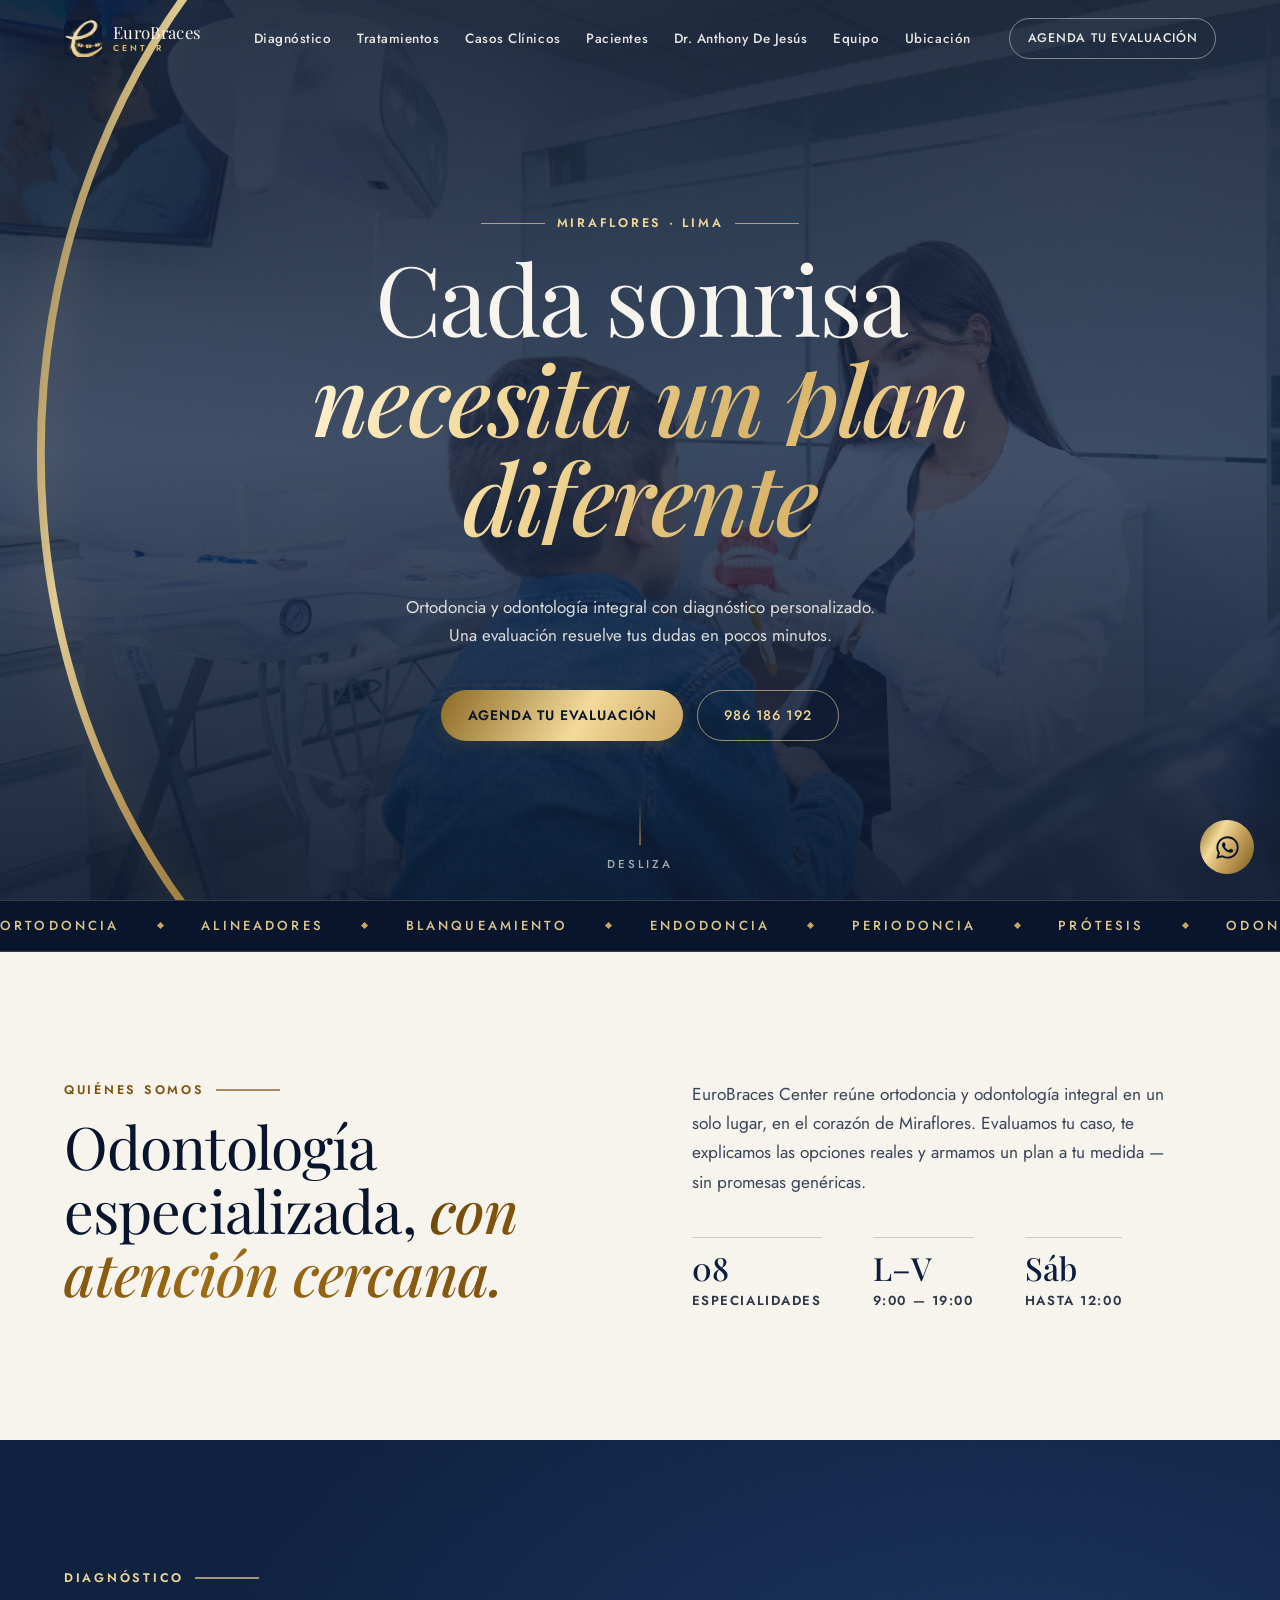
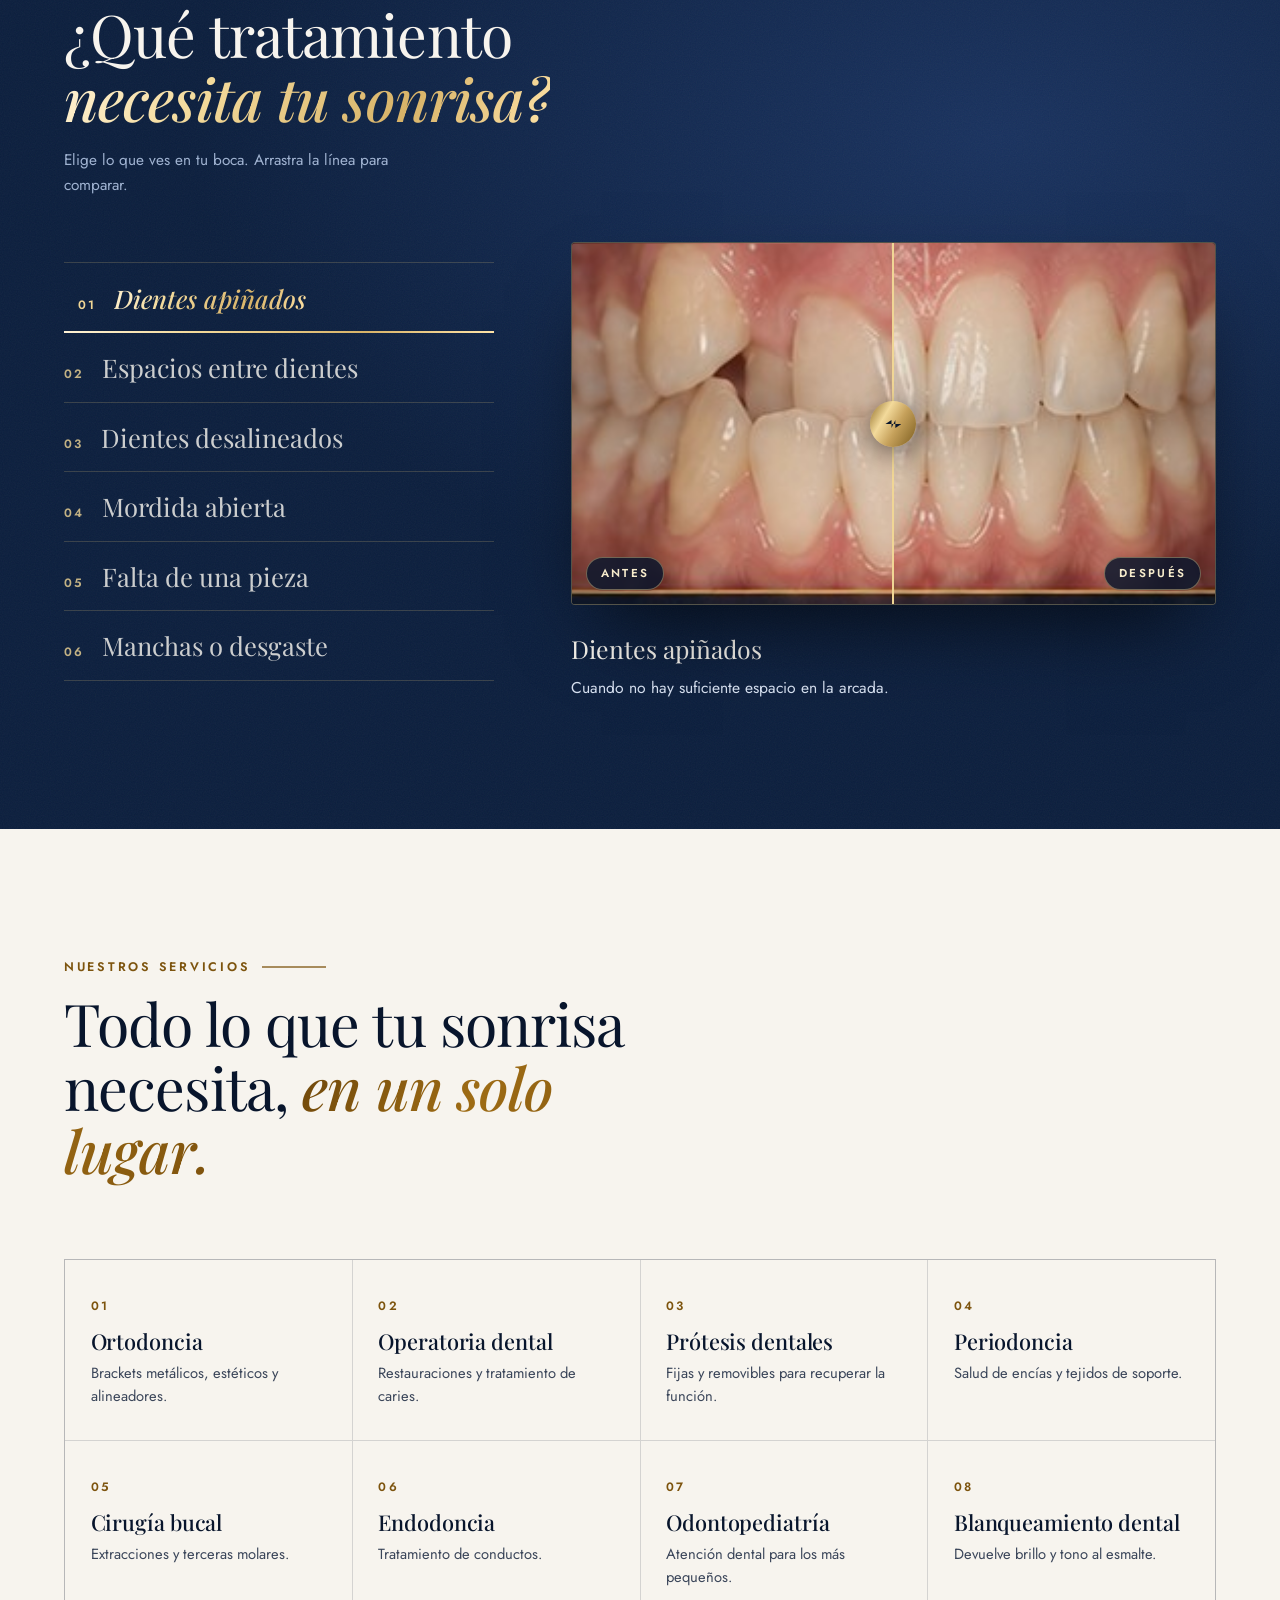
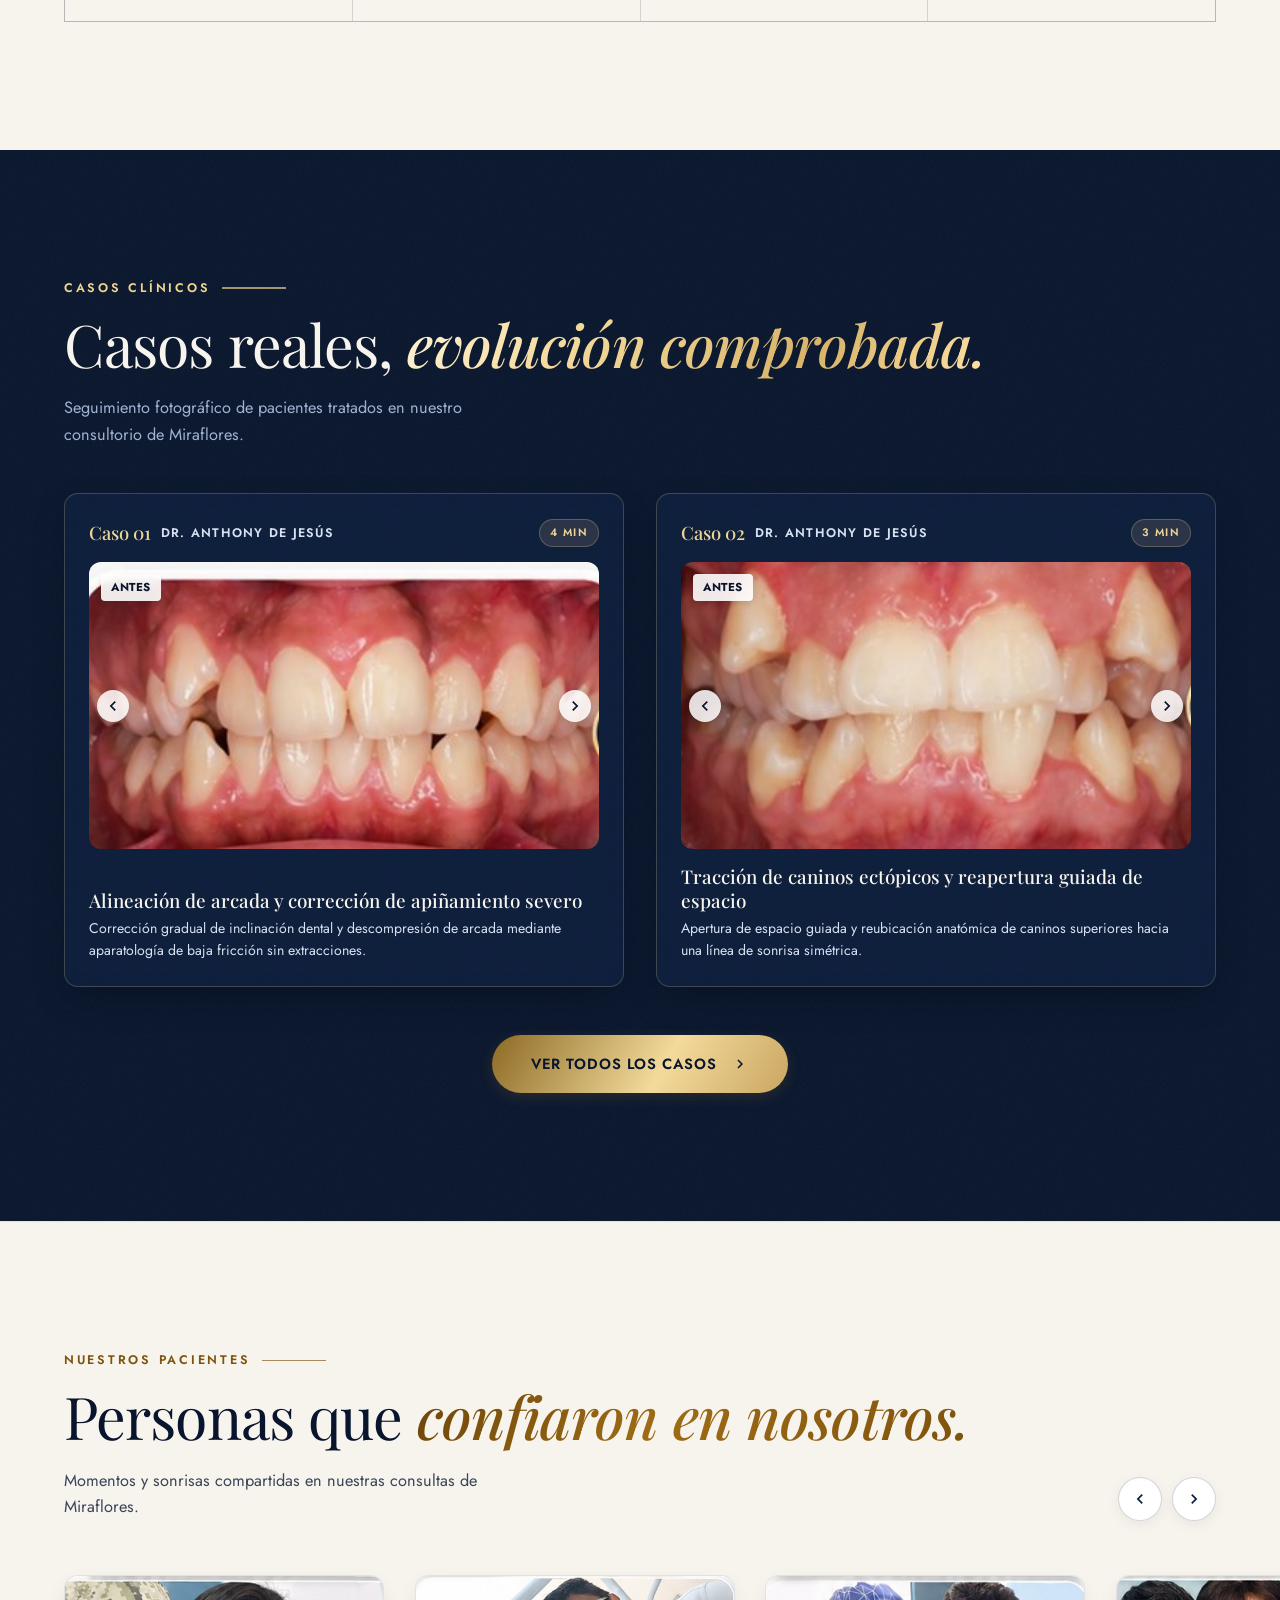
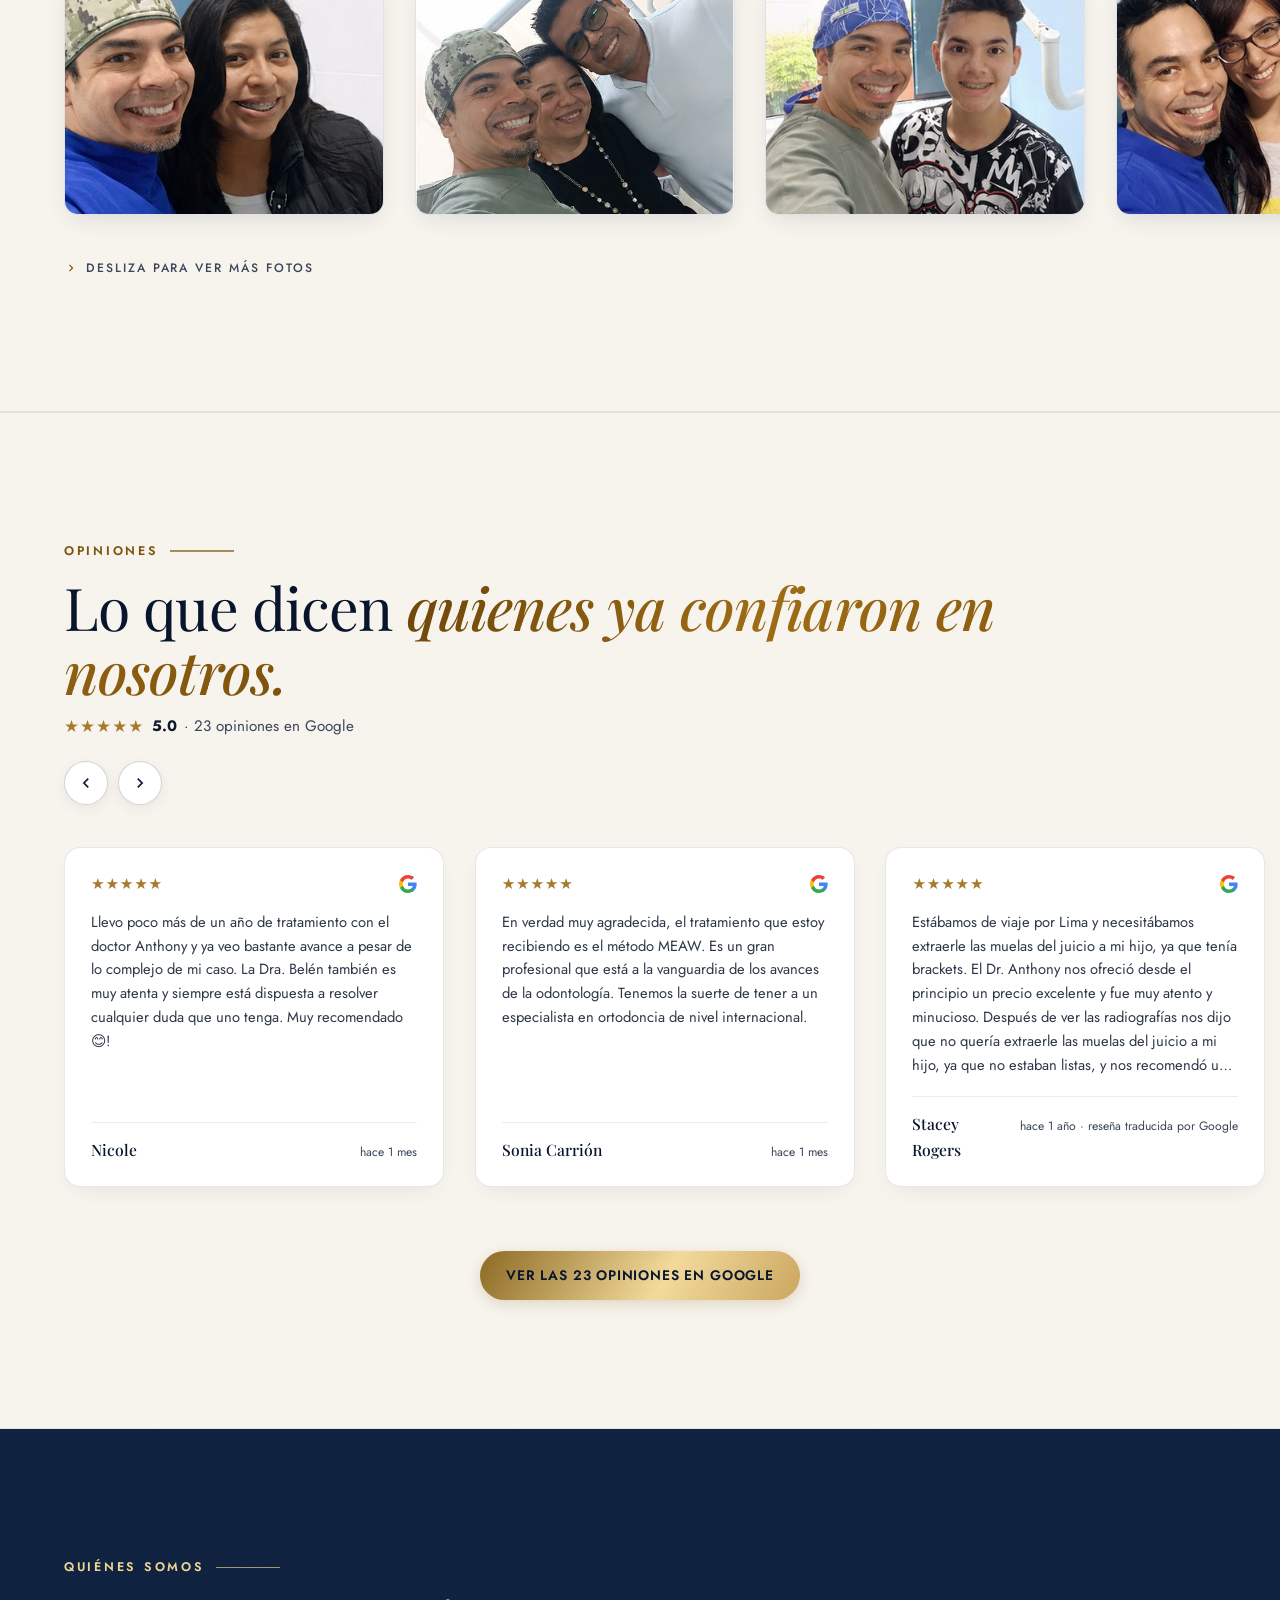
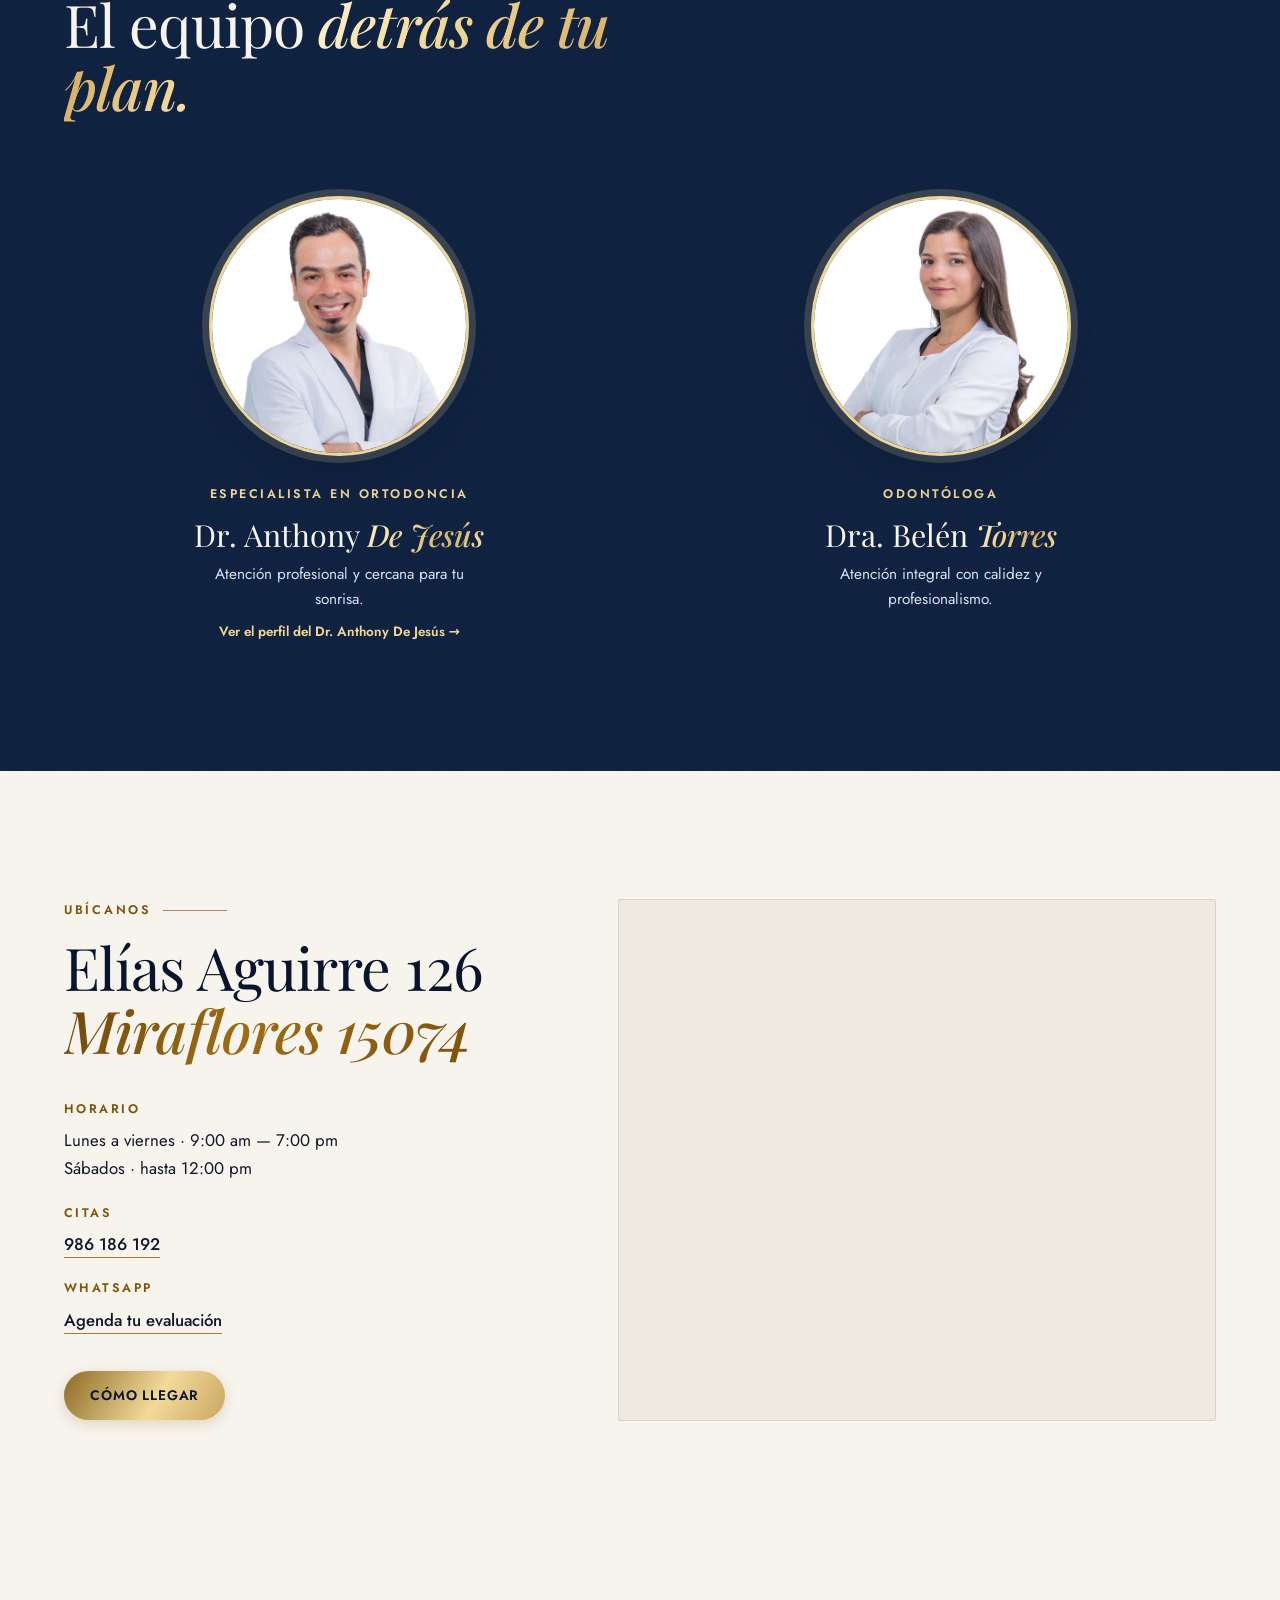
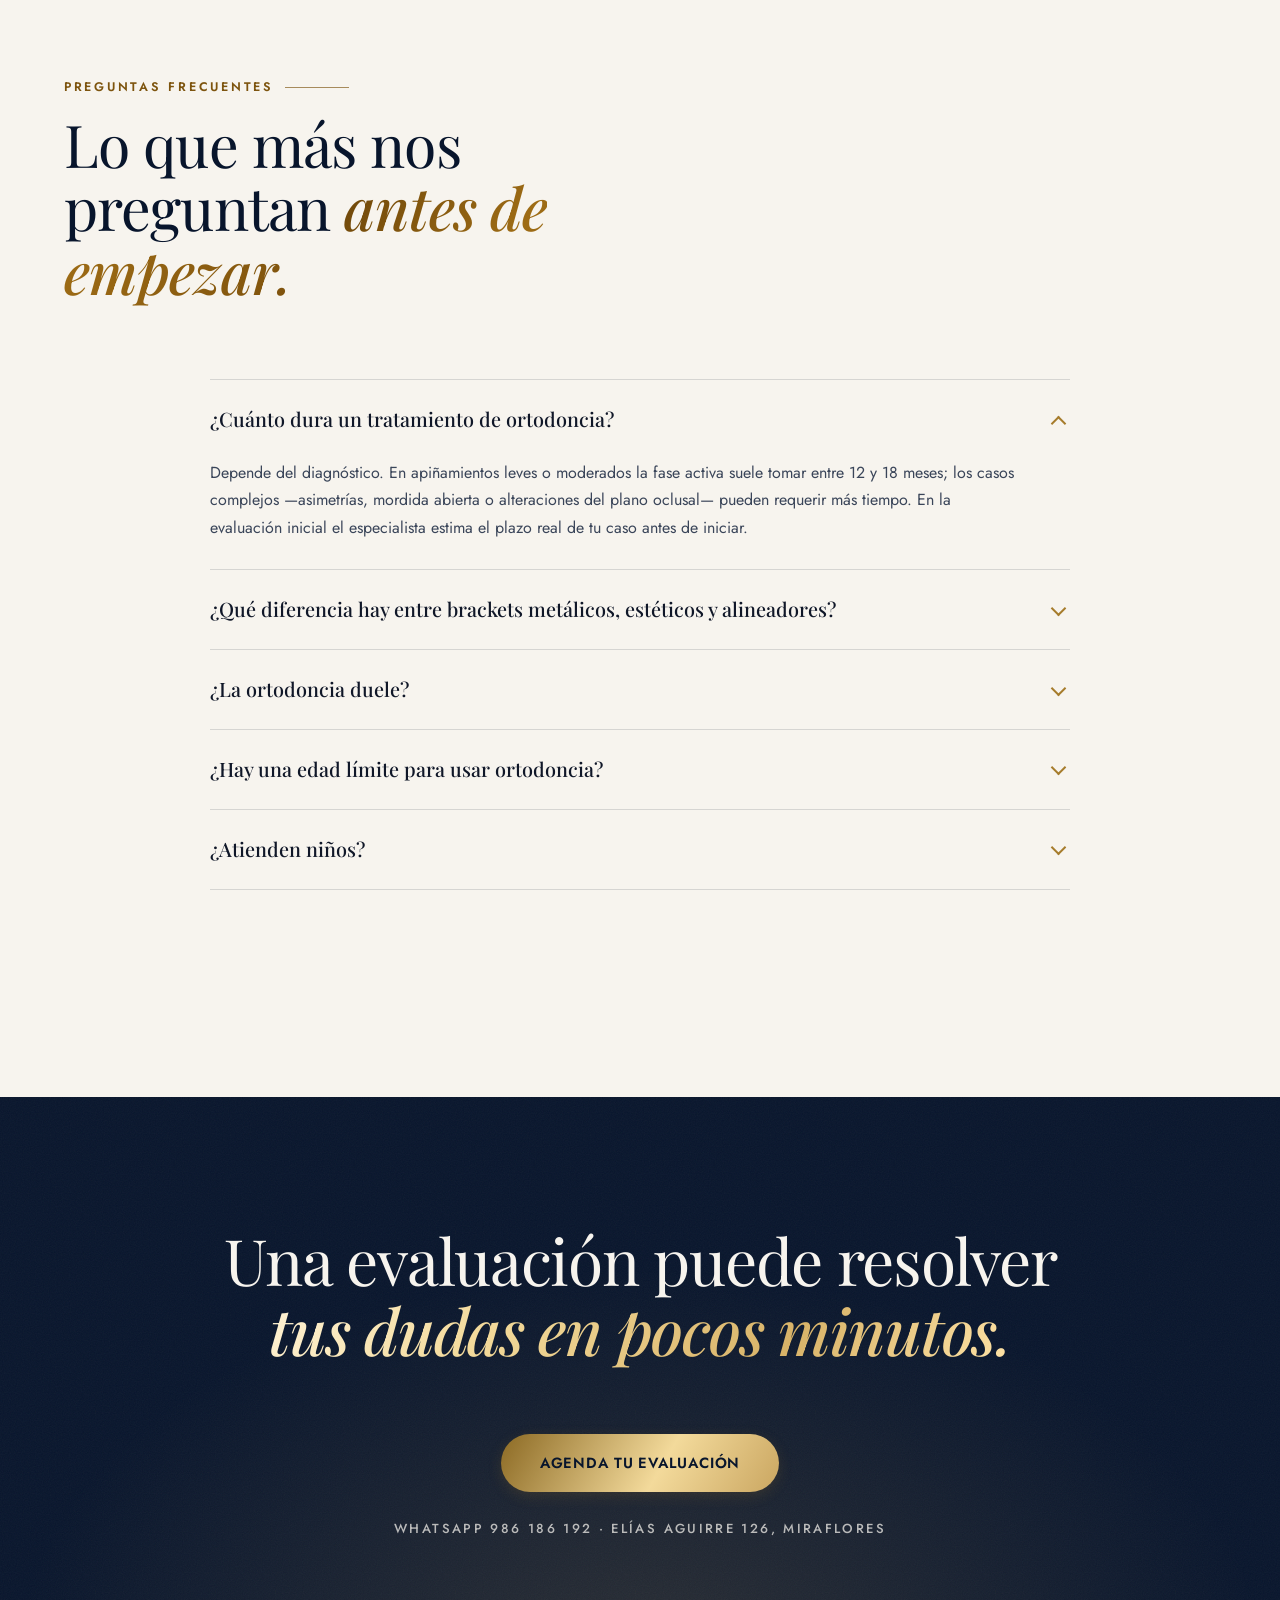
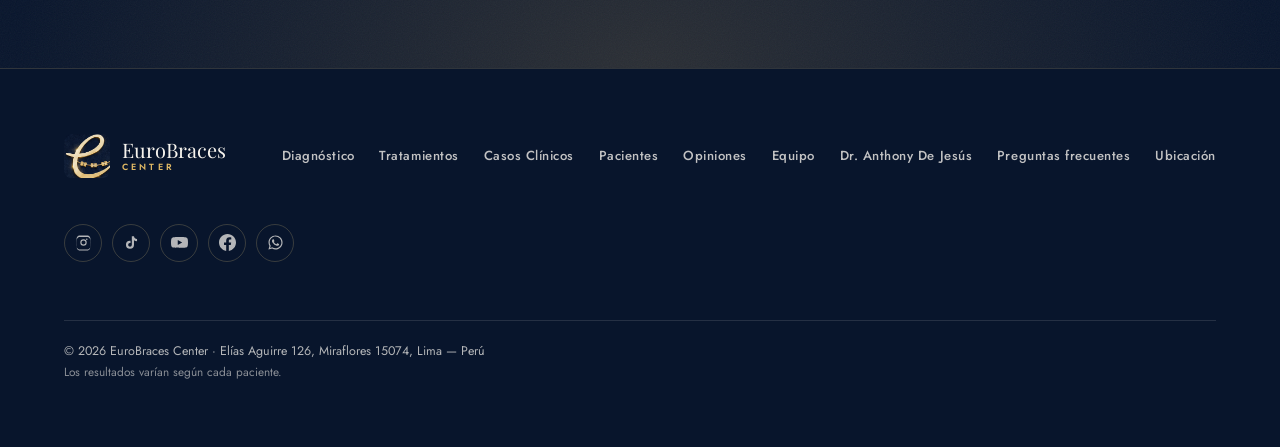
==== commit 1cfef884: "fix(footer): quitar aviso de imagenes referenciales Las imagenes de casos ya son reales; se conserva" ====
--- a/site/index.html
+++ b/site/index.html
@@ -1,6 +1,16 @@
 <!DOCTYPE html>
 <html lang="es-PE">
 <head>
+<!-- Google tag (gtag.js) -->
+<script async src="https://www.googletagmanager.com/gtag/js?id=G-Q484C5FLTL"></script>
+<script>
+  window.dataLayer = window.dataLayer || [];
+  function gtag(){dataLayer.push(arguments);}
+  gtag('js', new Date());
+
+  gtag('config', 'G-Q484C5FLTL');
+</script>
+
 <meta charset="utf-8">
 <meta name="viewport" content="width=device-width, initial-scale=1, viewport-fit=cover">
 
@@ -913,7 +923,7 @@
     </nav>
     <p class="foot__legal">
       © <span id="year"></span> EuroBraces Center · Elías Aguirre 126, Miraflores 15074, Lima — Perú<br>
-      <small>Las imágenes de casos son referenciales; los resultados varían según cada paciente.</small>
+      <small>Los resultados varían según cada paciente.</small>
     </p>
   </div>
 </footer>
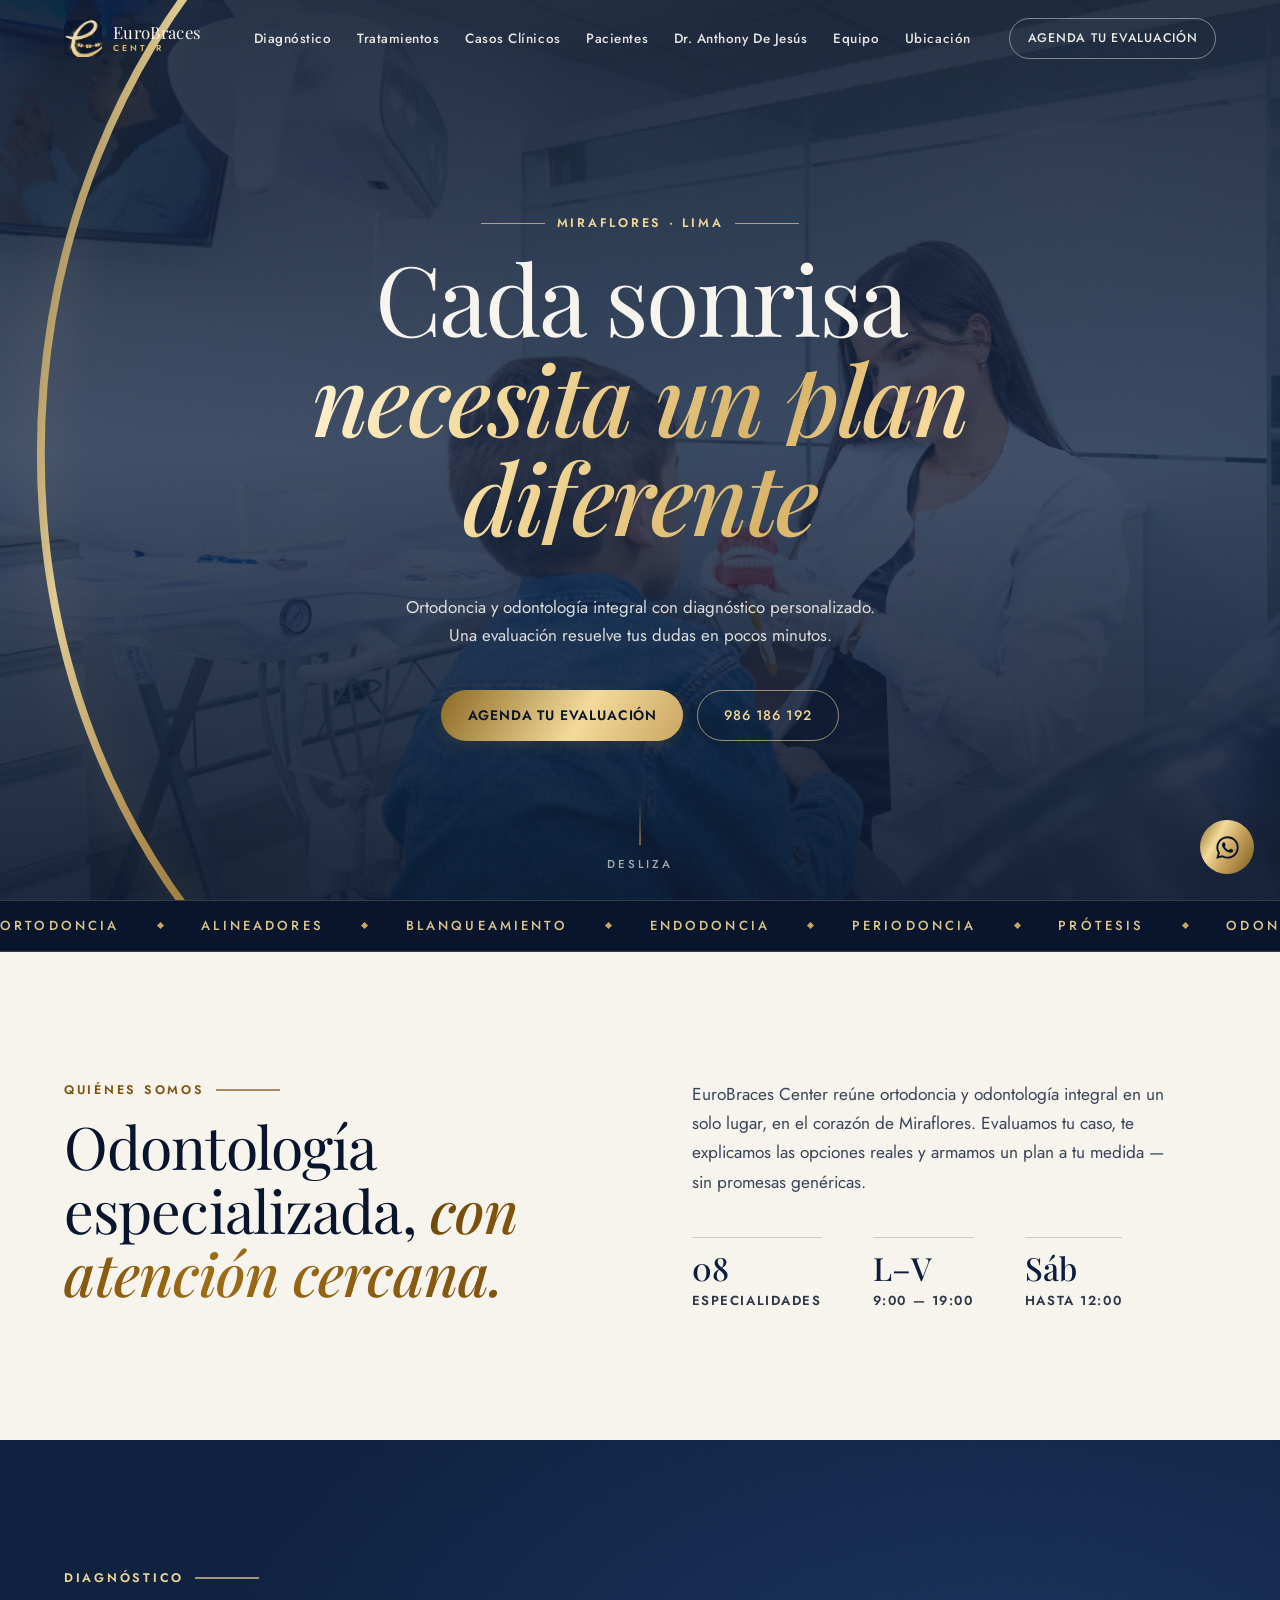
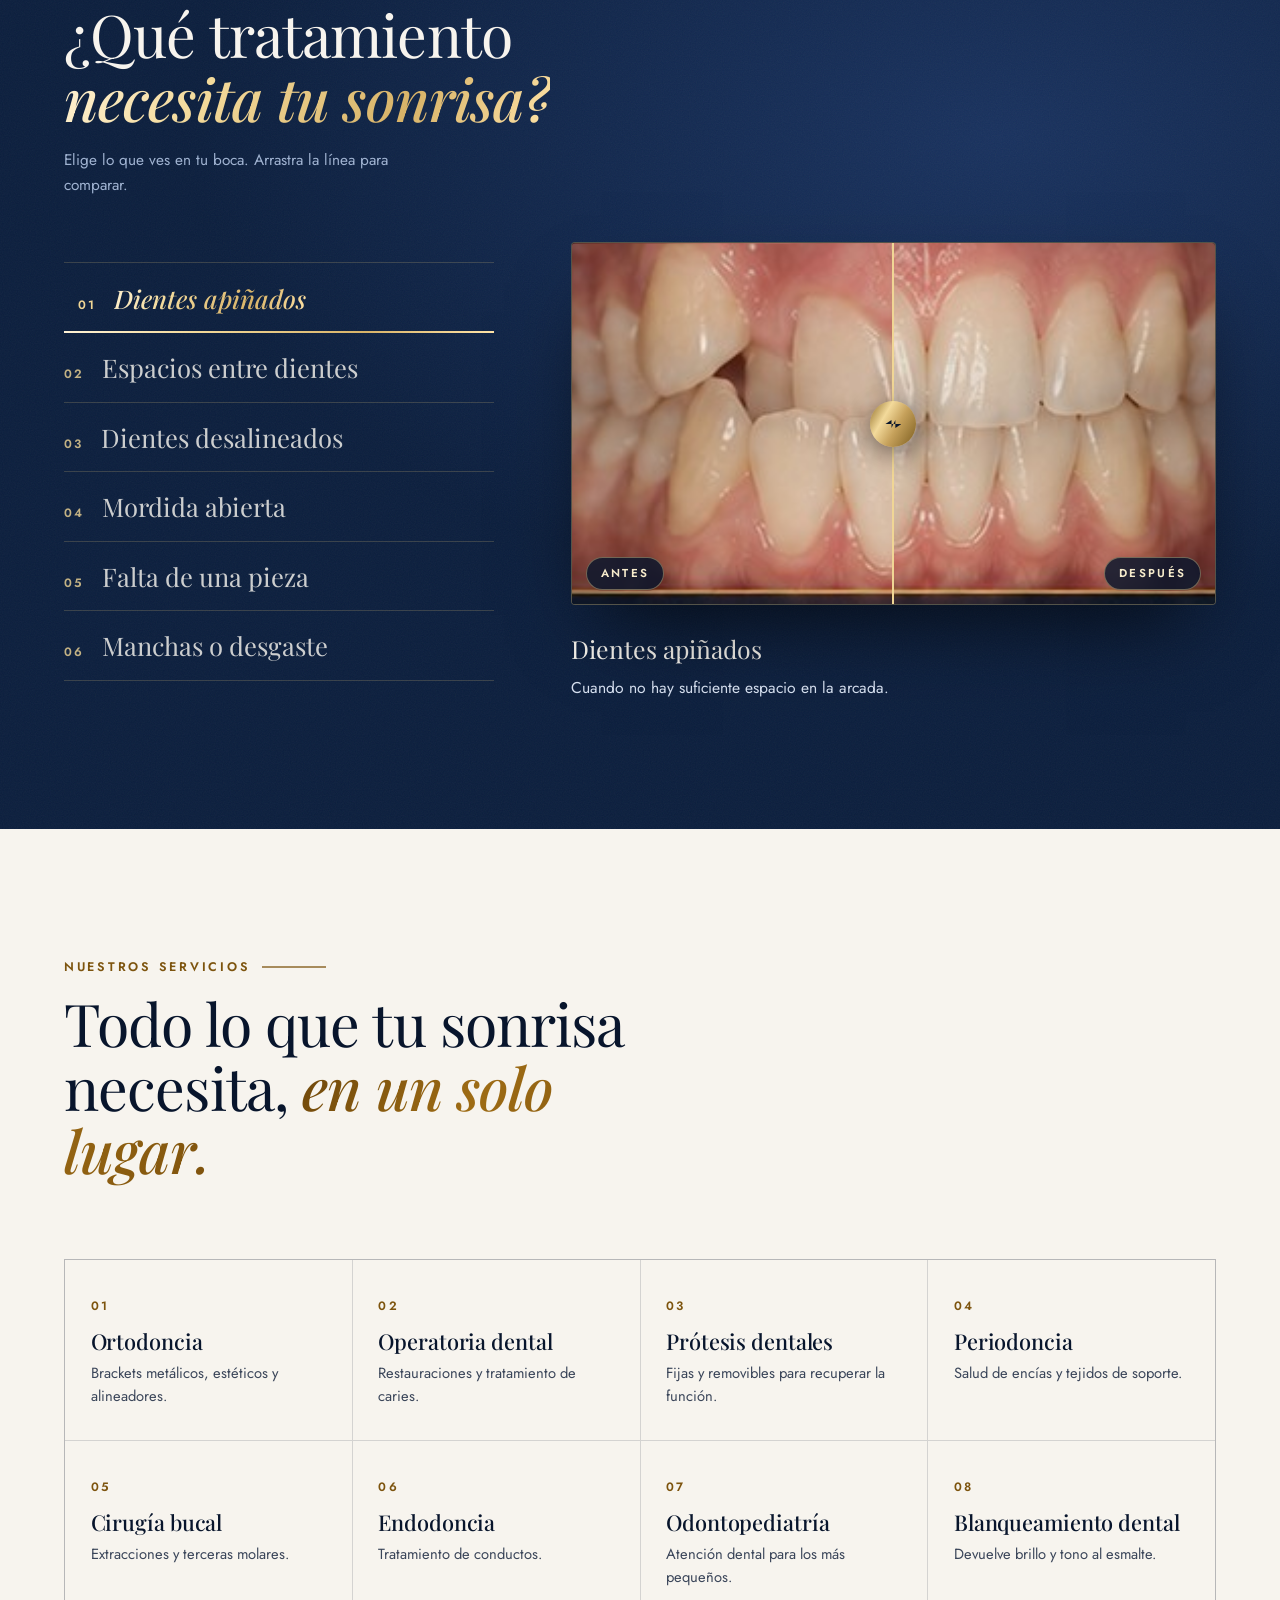
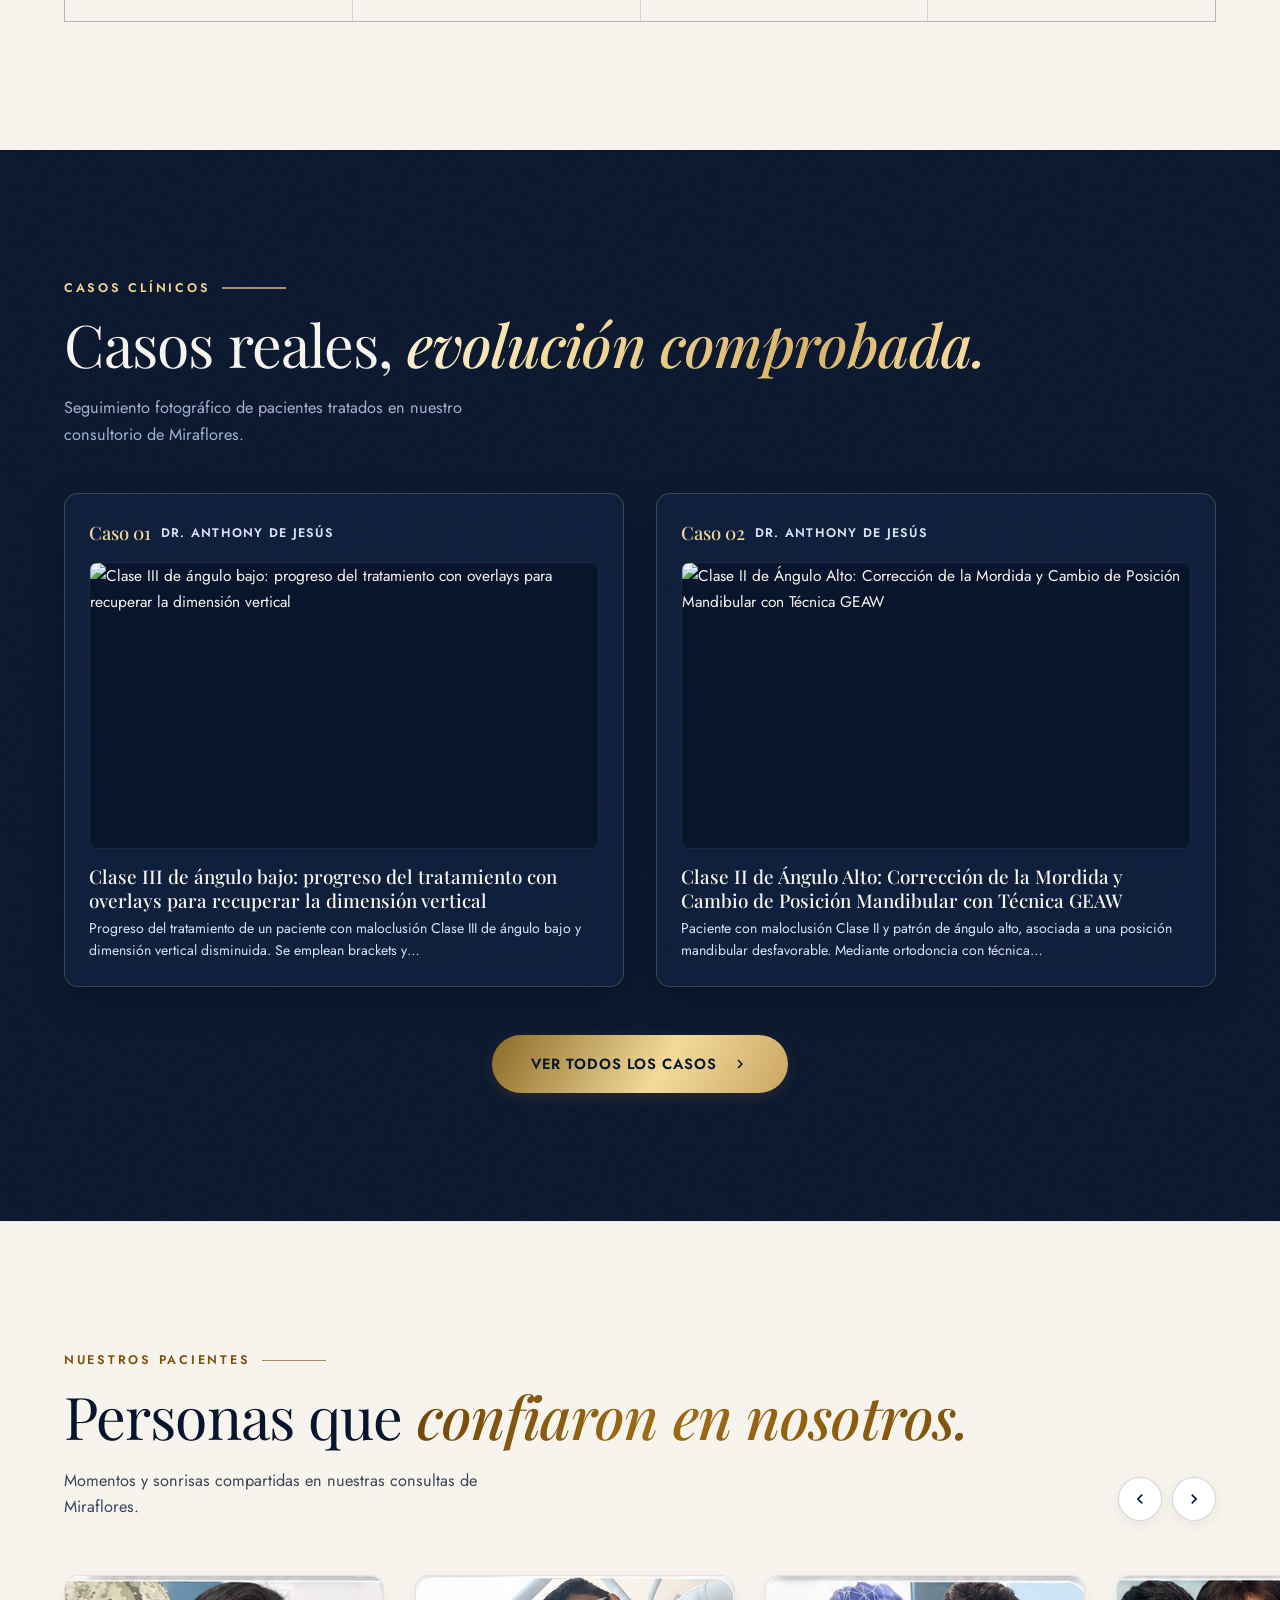
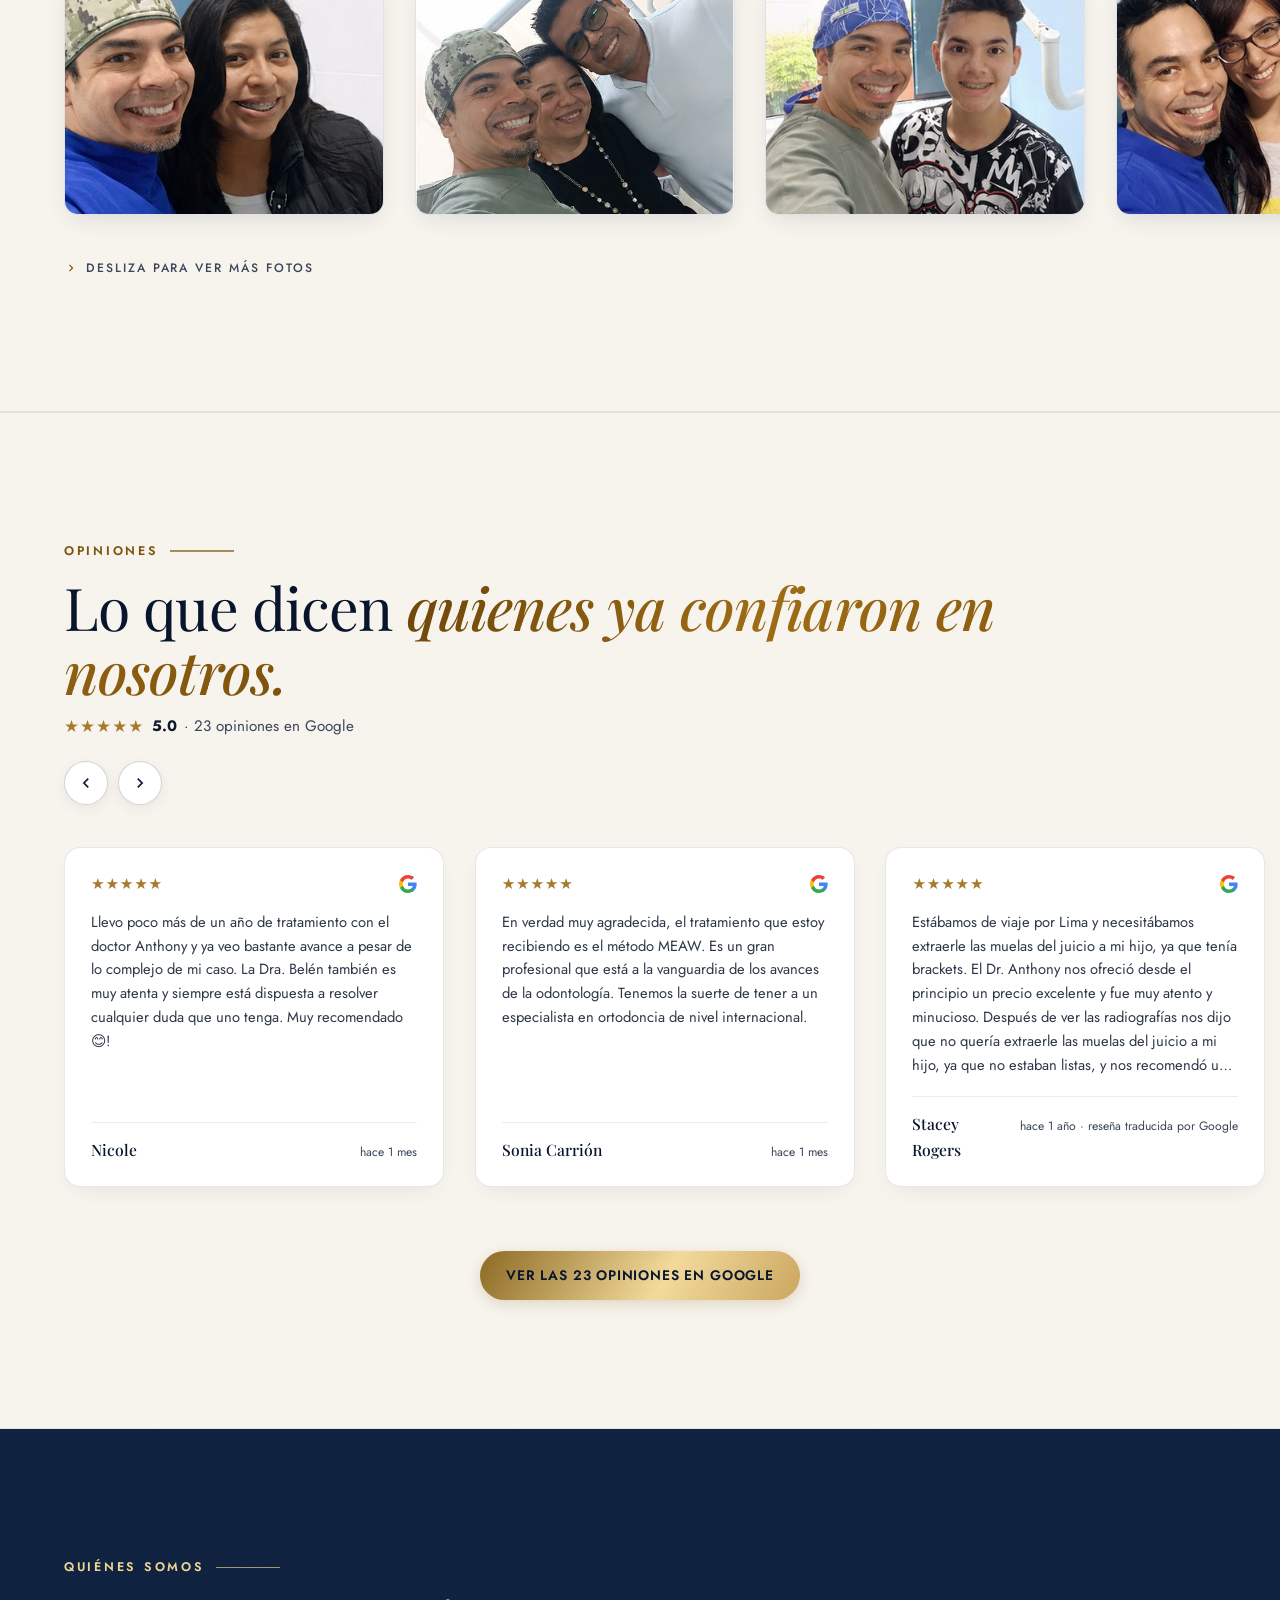
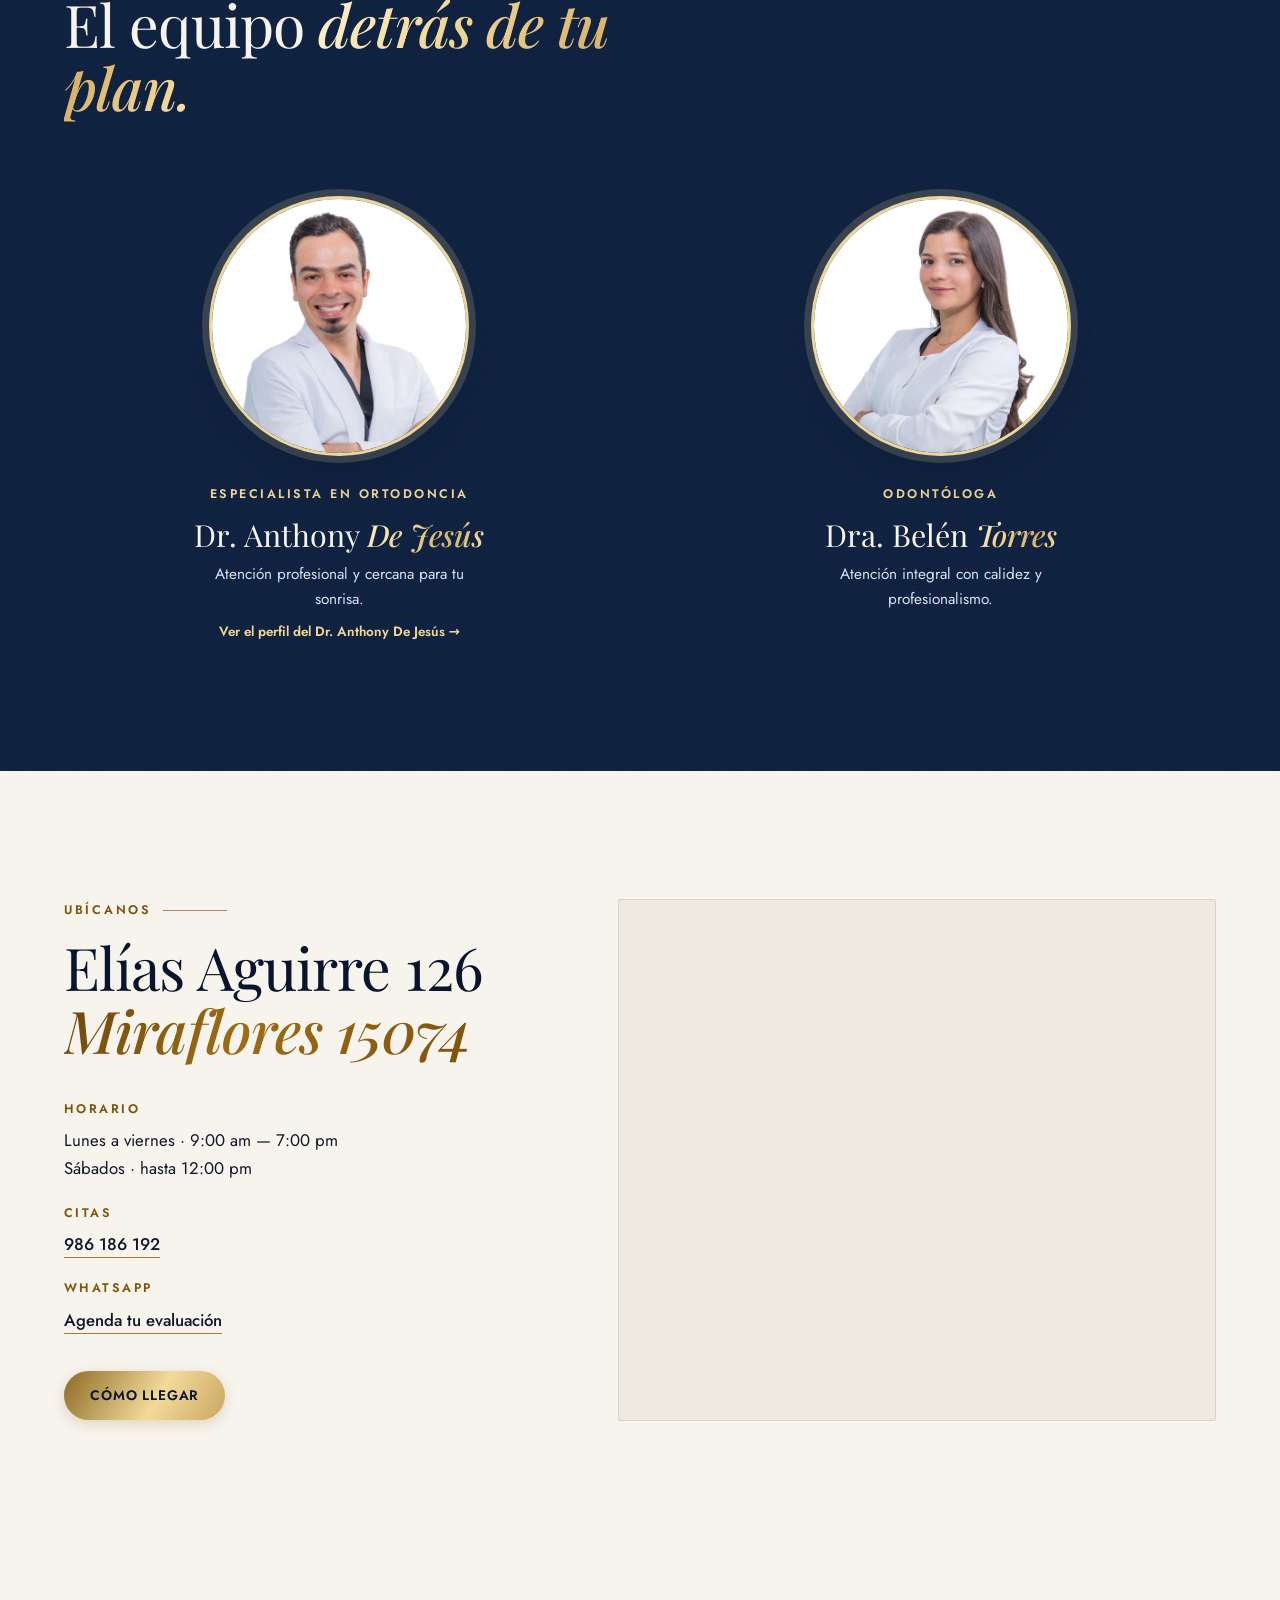
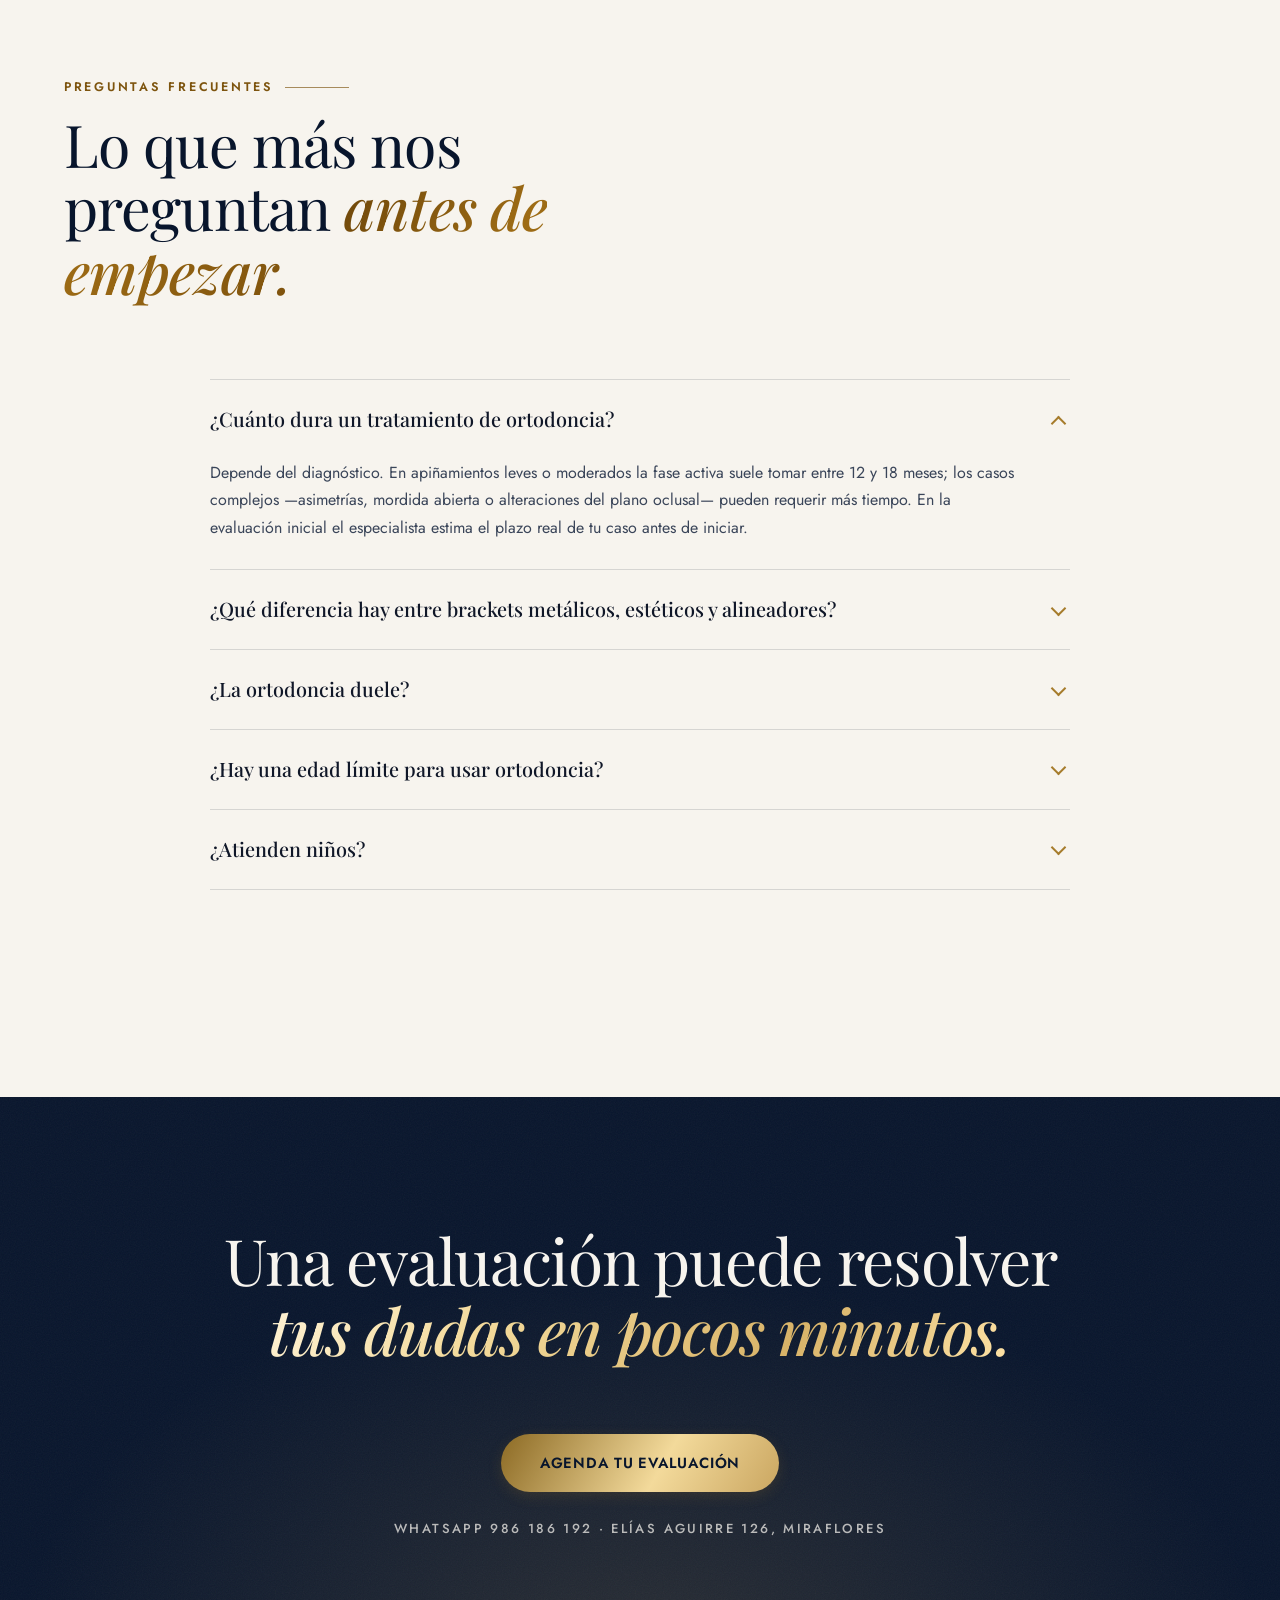
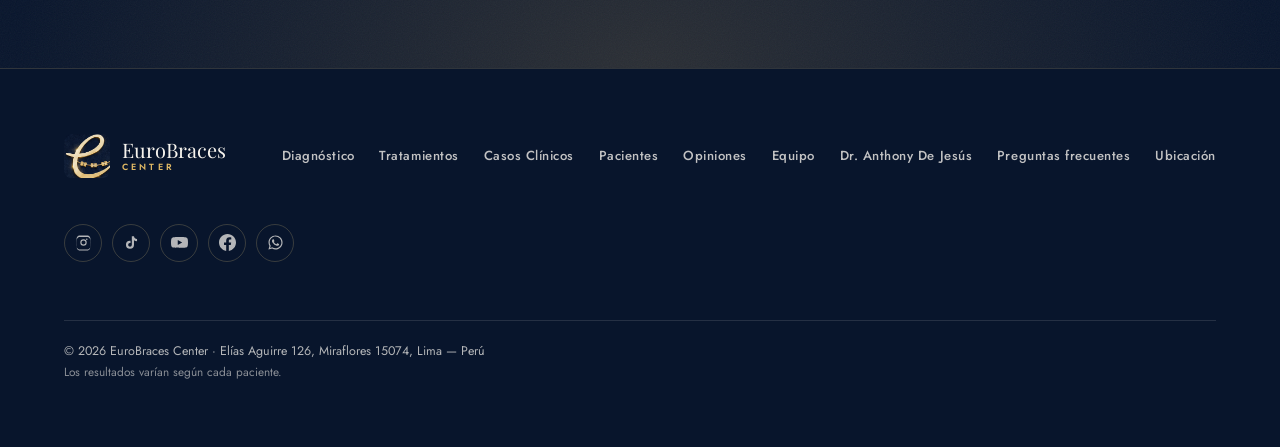
==== commit 6bb9ed1c: "feat(casos): enlazar y redirigir a las paginas propias de cada caso Las tarjetas del listado y de la" ====
--- a/site/index.html
+++ b/site/index.html
@@ -390,69 +390,35 @@
     </div>
 
     <div class="cases-grid-2" id="homeCasesGrid">
-      <!-- Caso 01 -->
-      <article class="case-card reveal" onclick="window.location.href='casos-clinicos.html?caso=caso-01'" style="cursor:pointer" tabindex="0" role="link" aria-label="Ver caso clínico: Alineación de arcada y apiñamiento severo">
+      <article class="case-card reveal" onclick="window.location.href='/casos/clase-iii-de-angulo-bajo-progreso-del-tratamiento-con-overlays-para-recuperar-la-dimension-vertical'" style="cursor:pointer" tabindex="0" role="link" aria-label="Ver caso clínico: Clase III de ángulo bajo: progreso del tratamiento con overlays para recuperar la dimensión vertical">
         <header class="case-card__head">
           <span class="case-card__num">Caso 01</span>
           <span class="case-card__type">Dr. Anthony De Jesús</span>
-          <span class="case-card__status">4 min</span>
         </header>
-        <div class="case-card__single-media" style="margin-bottom:16px;">
-          <div class="case-carousel-wrap">
-            <button class="carousel-btn carousel-btn--prev" onclick="this.parentElement.querySelector('.case-carousel').scrollBy({left: -300, behavior: 'smooth'}); event.stopPropagation();" aria-label="Anterior">
-              <svg width="20" height="20" viewBox="0 0 24 24"><path fill="currentColor" d="M15.41 7.41L14 6l-6 6 6 6 1.41-1.41L10.83 12z"/></svg>
-            </button>
-            <div class="case-carousel" style="display:flex; flex-direction:row; flex-wrap:nowrap; aspect-ratio:16/9; background:var(--navy-900); border-radius:12px; overflow-x:auto; overflow-y:hidden; scroll-snap-type: x mandatory; width:100%;">
-              <div class="case-carousel__item" style="flex: 0 0 100%; width: 100%; height: 100%; position: relative; scroll-snap-align: center;">
-                <span class="case-carousel__tag">Antes</span>
-                <img src="img/caso1-inicio.jpg" alt="Caso 1 al inicio del tratamiento" loading="lazy" decoding="async">
-              </div>
-              <div class="case-carousel__item" style="flex: 0 0 100%; width: 100%; height: 100%; position: relative; scroll-snap-align: center;">
-                <span class="case-carousel__tag">Después</span>
-                <img src="img/caso1-progreso.jpg" alt="Caso 1 en fase de alineación y progreso" loading="lazy" decoding="async">
-              </div>
-            </div>
-            <button class="carousel-btn carousel-btn--next" onclick="this.parentElement.querySelector('.case-carousel').scrollBy({left: 300, behavior: 'smooth'}); event.stopPropagation();" aria-label="Siguiente">
-              <svg width="20" height="20" viewBox="0 0 24 24"><path fill="currentColor" d="M10 6L8.59 7.41 13.17 12l-4.58 4.59L10 18l6-6z"/></svg>
-            </button>
-          </div>
+        <div class="case-card__single-media">
+          <figure class="case-card__fig" style="aspect-ratio:16/9">
+            <img src="https://ufgfsethtoefnzmlwdhv.supabase.co/storage/v1/object/public/casos/after-mvvqmbwcqmw1y.jpg" alt="Clase III de ángulo bajo: progreso del tratamiento con overlays para recuperar la dimensión vertical" loading="lazy" decoding="async">
+          </figure>
         </div>
         <footer class="case-card__foot">
-          <h4>Alineación de arcada y apiñamiento severo</h4>
-          <p>Corrección gradual de inclinación dental y descompresión de arcada mediante aparatología de baja fricción.</p>
+          <h4><a href="/casos/clase-iii-de-angulo-bajo-progreso-del-tratamiento-con-overlays-para-recuperar-la-dimension-vertical">Clase III de ángulo bajo: progreso del tratamiento con overlays para recuperar la dimensión vertical</a></h4>
+          <p>Progreso del tratamiento de un paciente con maloclusión Clase III de ángulo bajo y dimensión vertical disminuida. Se emplean brackets y…</p>
         </footer>
       </article>
 
-      <!-- Caso 02 -->
-      <article class="case-card reveal" onclick="window.location.href='casos-clinicos.html?caso=caso-02'" style="cursor:pointer" tabindex="0" role="link" aria-label="Ver caso clínico: Caninos ectópicos y espacio de arcada">
+      <article class="case-card reveal" onclick="window.location.href='/casos/clase-ii-de-angulo-alto-correccion-de-la-mordida-y-cambio-de-posicion-mandibular-con-tecnica-geaw'" style="cursor:pointer" tabindex="0" role="link" aria-label="Ver caso clínico: Clase II de Ángulo Alto: Corrección de la Mordida y Cambio de Posición Mandibular con Técnica GEAW">
         <header class="case-card__head">
           <span class="case-card__num">Caso 02</span>
           <span class="case-card__type">Dr. Anthony De Jesús</span>
-          <span class="case-card__status">3 min</span>
         </header>
-        <div class="case-card__single-media" style="margin-bottom:16px;">
-          <div class="case-carousel-wrap">
-            <button class="carousel-btn carousel-btn--prev" onclick="this.parentElement.querySelector('.case-carousel').scrollBy({left: -300, behavior: 'smooth'}); event.stopPropagation();" aria-label="Anterior">
-              <svg width="20" height="20" viewBox="0 0 24 24"><path fill="currentColor" d="M15.41 7.41L14 6l-6 6 6 6 1.41-1.41L10.83 12z"/></svg>
-            </button>
-            <div class="case-carousel" style="display:flex; flex-direction:row; flex-wrap:nowrap; aspect-ratio:16/9; background:var(--navy-900); border-radius:12px; overflow-x:auto; overflow-y:hidden; scroll-snap-type: x mandatory; width:100%;">
-              <div class="case-carousel__item" style="flex: 0 0 100%; width: 100%; height: 100%; position: relative; scroll-snap-align: center;">
-                <span class="case-carousel__tag">Antes</span>
-                <img src="img/caso2-inicio.jpg" alt="Caso 2 al inicio del tratamiento" loading="lazy" decoding="async">
-              </div>
-              <div class="case-carousel__item" style="flex: 0 0 100%; width: 100%; height: 100%; position: relative; scroll-snap-align: center;">
-                <span class="case-carousel__tag">Después</span>
-                <img src="img/caso2-progreso.jpg" alt="Caso 2 en fase de alineación y progreso" loading="lazy" decoding="async">
-              </div>
-            </div>
-            <button class="carousel-btn carousel-btn--next" onclick="this.parentElement.querySelector('.case-carousel').scrollBy({left: 300, behavior: 'smooth'}); event.stopPropagation();" aria-label="Siguiente">
-              <svg width="20" height="20" viewBox="0 0 24 24"><path fill="currentColor" d="M10 6L8.59 7.41 13.17 12l-4.58 4.59L10 18l6-6z"/></svg>
-            </button>
-          </div>
+        <div class="case-card__single-media">
+          <figure class="case-card__fig" style="aspect-ratio:16/9">
+            <img src="https://ufgfsethtoefnzmlwdhv.supabase.co/storage/v1/object/public/casos/after-mtd7ogjuuf2bh.jpg" alt="Clase II de Ángulo Alto: Corrección de la Mordida y Cambio de Posición Mandibular con Técnica GEAW" loading="lazy" decoding="async">
+          </figure>
         </div>
         <footer class="case-card__foot">
-          <h4>Caninos ectópicos y espacio de arcada</h4>
-          <p>Apertura de espacio guiada y reubicación anatómica de caninos superiores hacia una línea de sonrisa armónica.</p>
+          <h4><a href="/casos/clase-ii-de-angulo-alto-correccion-de-la-mordida-y-cambio-de-posicion-mandibular-con-tecnica-geaw">Clase II de Ángulo Alto: Corrección de la Mordida y Cambio de Posición Mandibular con Técnica GEAW</a></h4>
+          <p>Paciente con maloclusión Clase II y patrón de ángulo alto, asociada a una posición mandibular desfavorable. Mediante ortodoncia con técnica…</p>
         </footer>
       </article>
     </div>
@@ -934,5 +900,6 @@
 
 <script src="js/blog-store.js"></script>
 <script src="js/main.js"></script>
+<script defer src="js/track-contacto.js"></script>
 </body>
 </html>
